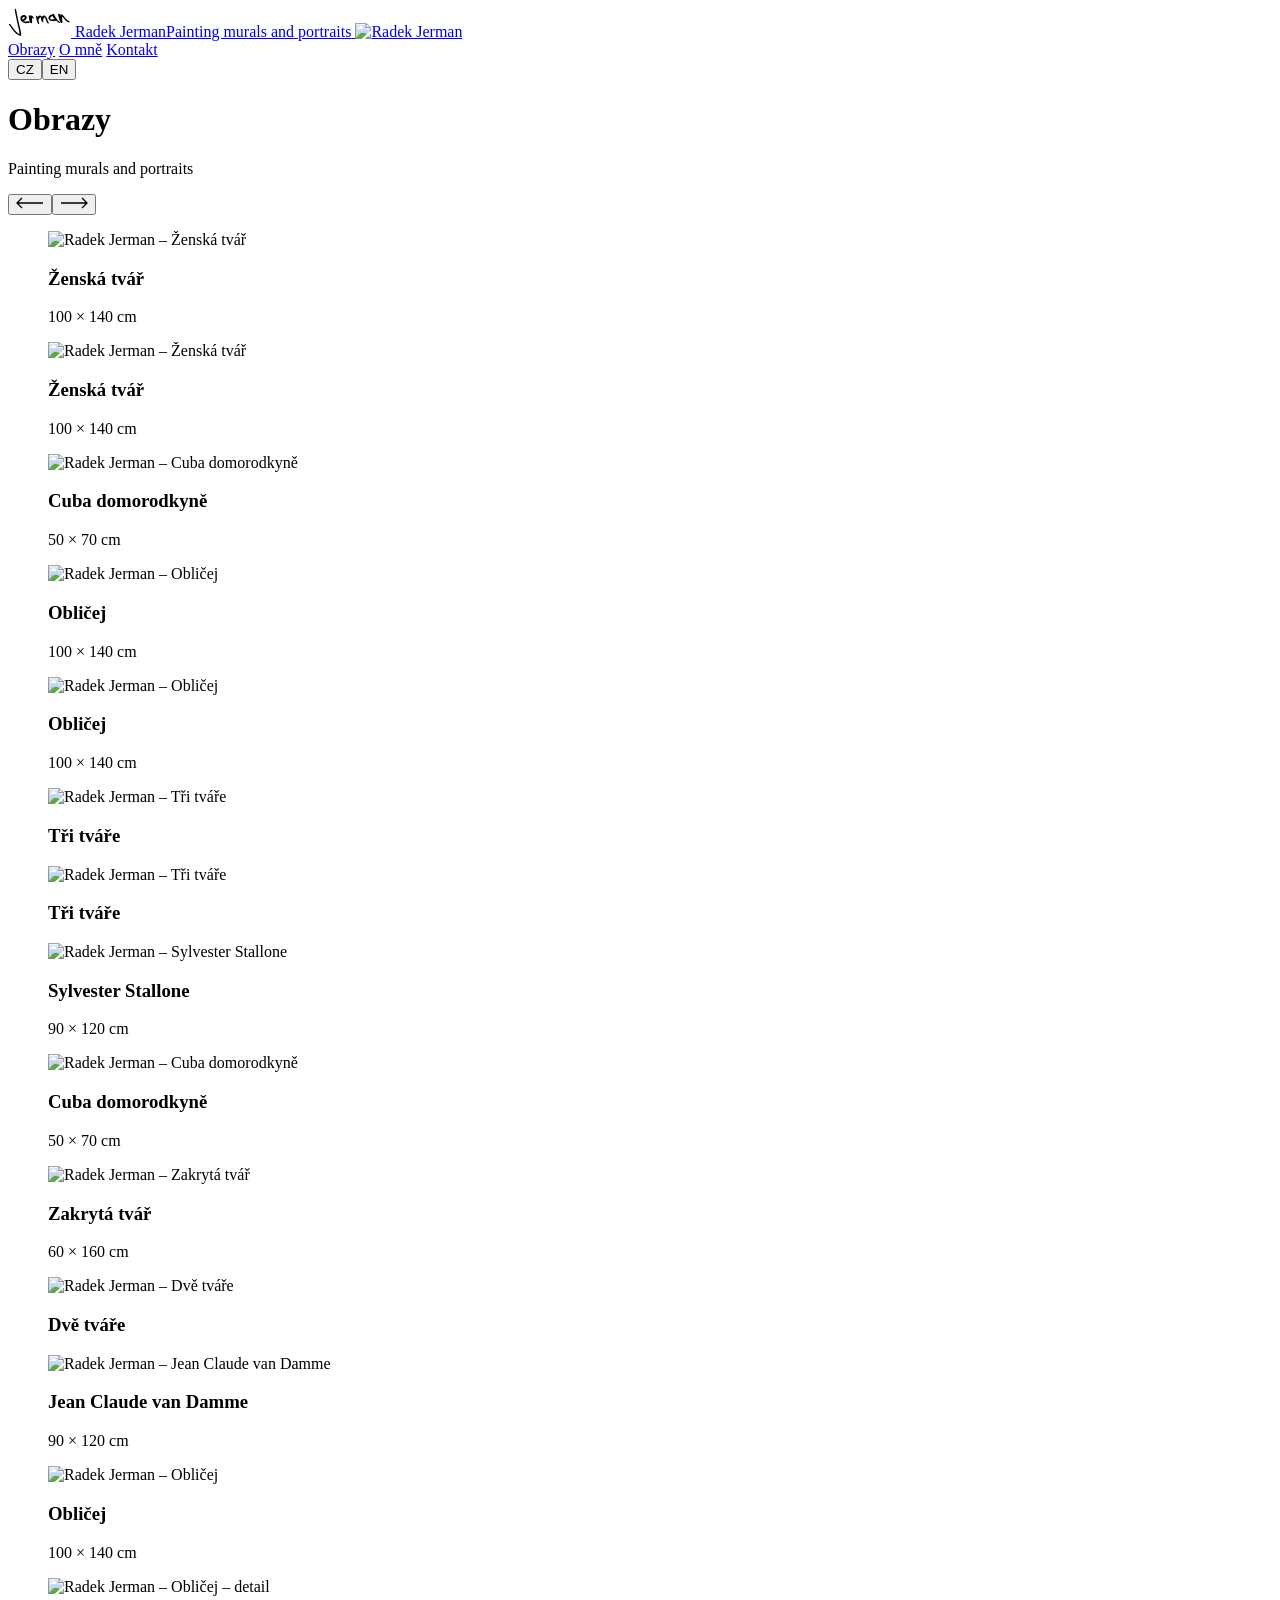
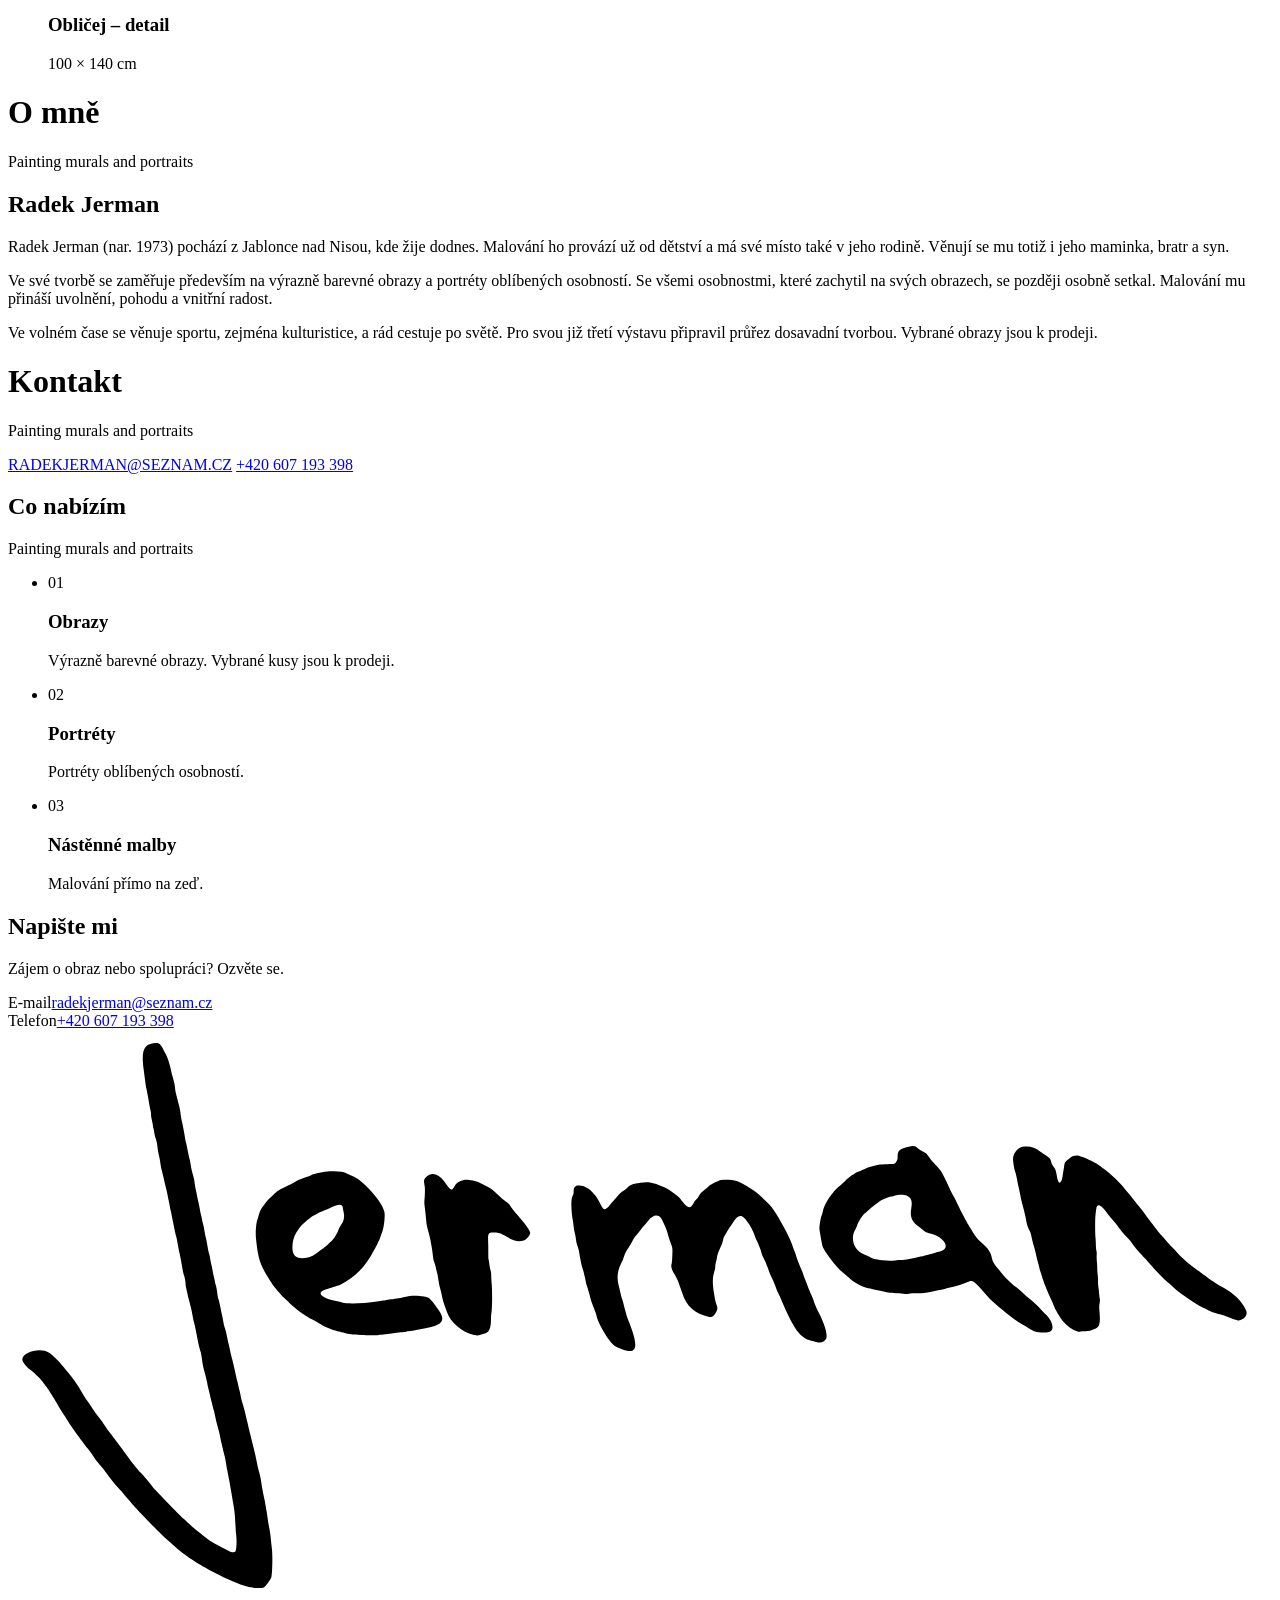
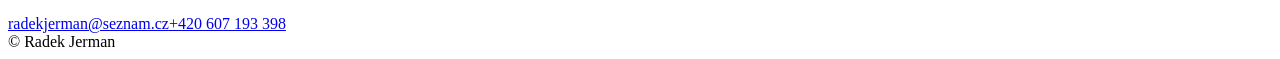
==== index.html @ e4e7495c "Tata web" ====
<!DOCTYPE html>
<html lang="cs">
<head>
<meta charset="utf-8">
<meta name="viewport" content="width=device-width, initial-scale=1">
<title>Radek Jerman – Obrazy</title>
<meta name="description" content="Radek Jerman – malíř z Jablonce nad Nisou. Painting murals and portraits.">
<link rel="icon" type="image/png" href="images/favicon.png">
<link rel="apple-touch-icon" href="images/apple-touch-icon.png">
<meta name="theme-color" content="#ffffff">
<meta property="og:type" content="website">
<meta property="og:title" content="Radek Jerman – Obrazy">
<meta property="og:description" content="Radek Jerman – malíř z Jablonce nad Nisou. Painting murals and portraits.">
<link rel="preconnect" href="https://fonts.googleapis.com">
<link rel="preconnect" href="https://fonts.gstatic.com" crossorigin>
<link href="https://fonts.googleapis.com/css2?family=Montserrat:wght@400;500;600;700&display=swap" rel="stylesheet">
<link rel="stylesheet" href="css/style.css">
</head>
<body>
<header>
 <a class="logo" href="#obrazy" aria-label="Radek Jerman"><span class="sig"><svg role="img" aria-label="Radek Jerman" width="63" height="29" viewBox="0 0 63 29" fill="none" xmlns="http://www.w3.org/2000/svg">
<g clip-path="url(#clipRJ)">
<path d="M12.2835 27.8062C12.0563 27.7852 11.6171 27.6621 11.372 27.5511C11.2731 27.5066 11.1026 27.4339 10.9922 27.3879C10.7599 27.2944 10.028 26.9249 9.86203 26.8175C9.79908 26.7777 9.65166 26.6908 9.53283 26.6244C9.11051 26.3869 8.63164 26.0401 8.27493 25.7118C8.19502 25.6386 8.03092 25.4891 7.90961 25.3806C7.60706 25.108 6.42812 23.909 6.24458 23.6839C6.16205 23.5831 6.05244 23.4544 5.99972 23.3988C5.94699 23.3432 5.85446 23.235 5.79329 23.159C5.7321 23.0844 5.59112 22.925 5.47996 22.8079C5.36882 22.6894 5.20373 22.4921 5.11278 22.3679C4.82573 21.9779 4.70914 21.826 4.60803 21.7119C4.46421 21.5481 4.40025 21.4634 4.23701 21.2211C4.15468 21.0999 4.03674 20.9393 3.97269 20.8633C3.90864 20.7872 3.78354 20.6222 3.6926 20.498C3.60165 20.3739 3.4411 20.1533 3.33595 20.0088C3.23081 19.8642 3.07184 19.6277 2.98253 19.4833C2.89466 19.3389 2.77267 19.1492 2.71162 19.0601C2.60511 18.9083 2.55832 18.8324 2.38985 18.5349C2.3488 18.462 2.26233 18.322 2.19851 18.2213C2.13613 18.1206 2.0624 18.0025 2.03547 17.9587C2.00853 17.9149 1.94463 17.8229 1.89345 17.7557C1.84227 17.6885 1.77122 17.5921 1.73428 17.541C1.61068 17.3702 1.25406 17.0318 1.04246 16.8833C0.890911 16.776 0.710465 16.5277 0.711417 16.4262C0.71494 16.0506 1.60948 15.8095 2.02725 16.073C2.21896 16.1938 2.56977 16.5379 2.7802 16.8111C2.79868 16.8359 2.91821 16.9807 3.04342 17.1341C3.34365 17.4996 3.46149 17.6718 3.74326 18.1647C3.78291 18.2333 3.87088 18.3675 3.93906 18.4639C4.00725 18.5588 4.10661 18.7062 4.16194 18.7909C4.29954 19.0039 4.47715 19.2478 4.5754 19.3604C4.62096 19.4131 4.73317 19.5708 4.82252 19.7109C4.91188 19.8509 5.03546 20.0247 5.09522 20.0978C5.15641 20.1709 5.26447 20.3111 5.33693 20.4119C5.41082 20.5127 5.51456 20.6529 5.57002 20.7245C5.62547 20.7961 5.71928 20.9217 5.77752 21.0035C6.09998 21.4547 6.42282 21.8653 6.61662 22.0702C6.7976 22.2619 7.08087 22.5952 7.19312 22.7486C7.27269 22.8581 8.56406 24.1916 8.75388 24.3616C8.82097 24.4203 8.94938 24.539 9.03926 24.6225C9.26325 24.832 9.40035 24.945 9.86757 25.3062C10.0819 25.4735 10.1963 25.5442 10.5329 25.72C10.7062 25.8101 10.9081 25.9164 10.9826 25.9563C11.1444 26.0433 11.2709 26.0576 11.3319 25.9972C11.3871 25.9426 11.412 25.4338 11.3714 25.1607C11.3607 25.0808 11.3466 24.895 11.3408 24.747C11.3267 24.406 11.2971 24.033 11.2711 23.8834C11.2588 23.8194 11.2343 23.6655 11.2153 23.542C11.1949 23.4185 11.1677 23.2514 11.1526 23.1715C11.1375 23.0916 11.1034 22.8984 11.0775 22.7429C11.0516 22.5875 11.0242 22.4364 11.0173 22.4073C11.0089 22.3782 10.9884 22.2678 10.9692 22.1603C10.9501 22.0528 10.9281 21.9452 10.9211 21.922C10.9127 21.8972 10.8923 21.7665 10.8735 21.6314C10.8532 21.4906 10.8175 21.3089 10.7882 21.21C10.7617 21.114 10.7243 20.9614 10.7065 20.8713C10.6886 20.7812 10.6581 20.6533 10.64 20.5878C10.6205 20.5224 10.5957 20.4032 10.5835 20.3233C10.5727 20.2434 10.5256 20.0472 10.4811 19.8872C10.4018 19.6007 10.3436 19.3609 10.3121 19.1894C10.3039 19.1415 10.2734 19.0179 10.2441 18.9132C10.2149 18.8085 10.1871 18.7009 10.1816 18.6733C10.1761 18.6457 10.1539 18.557 10.1317 18.477C10.1094 18.397 10.0762 18.256 10.0583 18.1645C10.039 18.0729 10.0086 17.9435 9.98905 17.8766C9.96951 17.8112 9.94196 17.6804 9.92557 17.5859C9.91061 17.493 9.86633 17.304 9.82874 17.1688C9.72575 16.795 9.6927 16.6366 9.66205 16.3752C9.64079 16.1865 9.62287 16.1022 9.57806 15.9698C9.54726 15.8781 9.50565 15.7109 9.48367 15.599C9.37125 15.0033 9.31479 14.7315 9.27856 14.605C9.25482 14.5279 9.22031 14.3709 9.20125 14.2547C9.15352 13.9729 9.12177 13.829 9.04102 13.5396C9.00341 13.4058 8.96042 13.2328 8.94676 13.1543C8.93167 13.0759 8.90403 12.9538 8.88455 12.8825C8.86227 12.8025 8.84867 12.7183 8.84924 12.6574C8.85028 12.5471 8.8078 12.319 8.76706 12.2128C8.7516 12.1734 8.7198 12.0354 8.69797 11.9075C8.5913 11.3118 8.57072 11.2043 8.54709 11.1156C8.53175 11.0632 8.4988 10.8932 8.47148 10.7378C8.41414 10.4065 8.40584 10.3702 8.36817 10.2437C8.35283 10.1913 8.30316 9.96311 8.25781 9.73496C8.14654 9.16969 8.12451 9.0636 8.09267 8.92841C8.07888 8.86446 8.05271 8.73948 8.0377 8.65231C8.02124 8.56513 8.00339 8.47358 7.9964 8.45176C7.98941 8.42994 7.97016 8.33403 7.9552 8.24106C7.94024 8.14809 7.90572 7.99257 7.88072 7.8966C7.85427 7.80062 7.81965 7.6567 7.80313 7.57677C7.7866 7.49685 7.76171 7.38928 7.74781 7.33693C7.73391 7.28458 7.71869 7.21917 7.71319 7.19156C7.70769 7.16395 7.68549 7.07672 7.66463 6.9982C7.64233 6.92111 7.61753 6.80339 7.60952 6.7366C7.58805 6.57105 7.5443 6.32551 7.52057 6.24696C7.49826 6.16988 7.46832 5.98684 7.4389 5.74724C7.42418 5.62962 7.40206 5.53223 7.37118 5.44926C7.34449 5.37939 7.31125 5.24129 7.29353 5.13524C7.27723 5.0321 7.25802 4.93184 7.251 4.91292C7.24397 4.89545 7.22615 4.801 7.21124 4.70223C7.19488 4.6049 7.17015 4.47993 7.15485 4.42322C7.14099 4.36652 7.12888 4.27648 7.12943 4.21846C7.12996 4.1619 7.11792 4.06461 7.10125 4.00063C7.07494 3.89015 7.04889 3.75211 6.96564 3.26833C6.94521 3.14485 6.91499 2.99082 6.89832 2.92684C6.88309 2.86288 6.85449 2.69001 6.83573 2.54189C6.81697 2.39377 6.7834 2.13672 6.76052 1.96825C6.6328 1.00831 6.76666 0.699166 7.33557 0.652285C7.51993 0.636608 7.61568 0.708578 7.73427 0.953366C7.77241 1.0306 7.82471 1.13117 7.84877 1.17491C7.94507 1.34116 8.06677 1.71507 8.13556 2.05367C8.14935 2.11762 8.17152 2.20921 8.18402 2.25719C8.2927 2.63823 8.31203 2.72543 8.32354 2.87929C8.33115 2.98815 8.35029 3.09566 8.38233 3.20909C8.40882 3.30072 8.43656 3.41122 8.44479 3.45481C8.45303 3.49695 8.485 3.61763 8.51422 3.72379C8.5449 3.82851 8.57518 3.97674 8.58454 4.05225C8.60311 4.22068 8.64531 4.4778 8.66626 4.54617C8.6844 4.60726 8.75311 4.95311 8.78307 5.1347C8.82936 5.41652 8.8623 5.58653 8.8735 5.62C8.88196 5.63893 8.91233 5.77701 8.94116 5.92523C9.02091 6.32195 9.02369 6.33213 9.05151 6.43537C9.06685 6.48773 9.08743 6.59526 9.09963 6.67515C9.13354 6.89593 9.15421 6.99331 9.22251 7.23037C9.26292 7.37145 9.29182 7.51241 9.30507 7.63437C9.31704 7.73892 9.33747 7.8624 9.34997 7.91038C9.36248 7.95836 9.38315 8.05574 9.39542 8.12837C9.41732 8.24897 9.4504 8.40448 9.50016 8.62251C9.51123 8.67048 9.536 8.7911 9.55521 8.89136C9.57298 8.99161 9.60326 9.13839 9.62266 9.21834C9.64062 9.29829 9.66267 9.40293 9.67085 9.45087C9.67904 9.49881 9.70121 9.5904 9.71932 9.65439C9.74856 9.75909 9.78014 9.92039 9.80315 10.0758C9.80717 10.1078 9.83473 10.2385 9.86375 10.3665C9.89421 10.4944 9.93126 10.6876 9.94608 10.7951C9.96234 10.9026 9.99678 11.0668 10.0218 11.1584C10.0483 11.2501 10.0786 11.3939 10.0922 11.4782C10.1044 11.5624 10.1306 11.6831 10.1487 11.7471C10.1668 11.8111 10.1902 11.9288 10.2024 12.0086C10.2131 12.0885 10.2337 12.1961 10.2491 12.2484C10.263 12.3008 10.2879 12.4083 10.3029 12.4882C10.318 12.5696 10.3429 12.6772 10.3583 12.7281C10.3959 12.859 10.4137 12.9549 10.4363 13.1523C10.4469 13.2554 10.4703 13.3615 10.4914 13.4212C10.5124 13.4765 10.5581 13.6713 10.5938 13.8544C10.6295 14.0375 10.6667 14.209 10.6737 14.2323C10.6821 14.2555 10.7027 14.3616 10.719 14.4648C10.7503 14.6652 10.7641 14.7219 10.8201 14.8907C10.8397 14.9489 10.8647 15.0434 10.8771 15.1015C10.9557 15.4721 10.9722 15.5506 10.9945 15.635C11.0084 15.6873 11.0305 15.7818 11.0429 15.8457C11.0882 16.0724 11.1186 16.2119 11.1673 16.3908C11.2229 16.6016 11.3294 17.0595 11.3609 17.2252C11.3733 17.2877 11.401 17.4054 11.4218 17.4868C11.4441 17.5668 11.469 17.6729 11.4786 17.7209C11.4882 17.7688 11.5131 17.8764 11.5354 17.9607C11.5576 18.0451 11.5852 18.1686 11.5961 18.2369C11.6084 18.3052 11.6556 18.4884 11.7002 18.644C11.7783 18.916 11.8504 19.1995 11.8877 19.3724C11.8973 19.4175 11.9181 19.5018 11.9348 19.5614C11.9501 19.6211 11.9764 19.7344 11.9915 19.8144C12.008 19.8943 12.0384 20.0222 12.0608 20.0978C12.0816 20.1735 12.1039 20.2592 12.1094 20.2869C12.1149 20.3145 12.1398 20.4191 12.1647 20.5194C12.1911 20.6198 12.2244 20.7535 12.2397 20.8175C12.2549 20.8815 12.2812 20.989 12.2979 21.0574C12.3311 21.194 12.3766 21.4106 12.4274 21.6692C12.4452 21.7622 12.4854 21.9265 12.5161 22.0327C12.5718 22.229 12.6131 22.4324 12.6413 22.6488C12.6574 22.7708 12.7273 23.1399 12.7839 23.3971C12.8019 23.4814 12.8238 23.5991 12.8333 23.6587C12.8414 23.7182 12.8659 23.865 12.8878 23.9856C12.9083 24.1061 12.9327 24.2645 12.9406 24.34C12.95 24.4155 12.9771 24.5883 13.0032 24.7249C13.0731 25.1012 13.0893 25.2131 13.1113 25.4744C13.123 25.6065 13.1416 25.7763 13.1524 25.8519C13.1942 26.154 13.1765 27.114 13.1261 27.276C13.089 27.3916 12.8222 27.7547 12.7471 27.7902C12.6849 27.8201 12.492 27.827 12.2835 27.8062ZM30.9019 15.9942C30.7036 15.9663 30.3651 15.8369 30.2293 15.737C29.9406 15.5254 29.4121 14.6401 29.3296 14.2303C29.3214 14.1881 29.2695 14.0368 29.2147 13.8956C29.1599 13.7529 29.1052 13.6074 29.0911 13.571C29.0771 13.5346 29.0492 13.4429 29.0297 13.3673C28.9645 13.11 28.9115 12.9238 28.8611 12.774C28.8346 12.691 28.8039 12.5834 28.7958 12.534C28.7876 12.4846 28.7683 12.3945 28.7544 12.3349C28.7406 12.2753 28.7157 12.1707 28.6991 12.1023C28.6839 12.034 28.6518 11.9235 28.628 11.8551C28.5859 11.7358 28.5158 11.3913 28.4711 11.0936C28.4589 11.0137 28.4242 10.877 28.3948 10.7883C28.3289 10.6005 28.3192 10.5555 28.2979 10.3725C28.29 10.297 28.2653 10.1706 28.243 10.0906C28.2222 10.0121 28.2003 9.89006 28.1966 9.82186C28.1915 9.75364 28.1726 9.61567 28.1549 9.51542C28.0632 9.00545 28.0526 8.44838 28.1318 8.28957C28.1846 8.18419 28.1905 8.16393 28.1915 8.05806C28.1954 7.79992 28.2853 7.72969 28.5656 7.76278C28.9236 7.80529 29.2958 8.1656 29.5525 8.72208C29.695 9.02946 29.7916 9.00571 30.1107 8.59097C30.1573 8.53194 30.2432 8.43121 30.3042 8.36796C30.3638 8.30325 30.4409 8.2184 30.4744 8.1781C30.5093 8.13636 30.5949 8.06754 30.6774 8.0132C30.757 7.96173 30.8469 7.8886 30.8804 7.8483C30.9692 7.7447 31.1094 7.6793 31.3039 7.65211C31.34 7.6481 31.4351 7.63158 31.5173 7.6164C31.8964 7.54888 32.1866 7.60092 32.681 7.82748C32.9332 7.94298 32.9575 7.95916 33.3819 8.28804C33.4219 8.32033 33.4832 8.38327 33.5173 8.42855C33.8711 8.91342 34.0061 8.9466 34.1892 8.59731C34.2039 8.56698 34.2549 8.50219 34.3028 8.45333C34.3494 8.403 34.4018 8.33387 34.4209 8.29778C34.481 8.18086 34.5508 8.10029 34.6915 7.98847C34.7683 7.92682 34.8742 7.83789 34.9279 7.79053C35.0411 7.68861 35.4041 7.5049 35.5367 7.48149C35.776 7.43877 36.1212 7.46086 36.3177 7.53088C36.6289 7.64403 37.2228 8.00786 37.4538 8.22904C37.5294 8.29938 37.6521 8.41366 37.7278 8.47964C38.0604 8.7743 38.2606 9.05902 38.6594 9.80974C38.9097 10.2791 39.0297 10.5326 39.0869 10.7203C39.1107 10.7959 39.1584 10.924 39.1922 11.0041C39.226 11.0842 39.2681 11.1992 39.2848 11.2588C39.3141 11.3592 39.3871 11.5499 39.5461 11.943C39.5813 12.0274 39.6262 12.1482 39.6486 12.2123C39.671 12.2763 39.7187 12.4073 39.7553 12.5034C39.7932 12.5994 39.8452 12.7363 39.8733 12.8091C39.9014 12.8818 39.9718 13.0508 40.0309 13.1876C40.0915 13.3246 40.1506 13.4716 40.1646 13.5153C40.2065 13.6491 40.3234 13.92 40.4181 14.1051C40.7304 14.7186 40.8723 15.2378 40.77 15.4022C40.6736 15.5594 40.5177 15.6058 40.2823 15.5455C40.2148 15.529 40.1028 15.5018 40.0324 15.4866C39.4939 15.3626 39.1656 14.9172 38.5517 13.4726C38.4855 13.3182 38.4093 13.1507 38.3839 13.1011C38.357 13.053 38.3189 12.9671 38.2993 12.9103C38.2095 12.6629 38.1589 12.5377 38.0685 12.3526C38.0149 12.2419 37.9487 12.0846 37.9193 12.0002C37.8899 11.9158 37.852 11.8125 37.8337 11.7688C37.8154 11.7266 37.7999 11.6829 37.8 11.6728C37.8001 11.6626 37.7494 11.5519 37.6858 11.4251C37.6095 11.2736 37.5659 11.1644 37.5535 11.1004C37.5288 10.9813 37.4642 10.8109 37.3288 10.5152C37.2709 10.3914 37.2175 10.2604 37.2092 10.2255C37.1828 10.1179 37.0543 9.86286 36.9223 9.65856C36.5932 9.14781 36.412 9.13741 36.1182 9.61621C36.0875 9.66523 36.0233 9.76036 35.9752 9.82663C35.9285 9.89291 35.873 9.98232 35.8539 10.0242C35.8348 10.0675 35.7851 10.1527 35.7442 10.2146C35.6931 10.2925 35.6652 10.3517 35.6531 10.4096C35.6214 10.5717 35.5932 10.6571 35.511 10.8332C35.4023 11.0672 35.3624 11.1843 35.3334 11.3508C35.3212 11.4261 35.3077 11.4927 35.3047 11.4971C35.2872 11.5245 35.2522 11.733 35.2514 11.8099C35.2509 11.8679 35.2343 11.9489 35.2061 12.0415C35.1082 12.3495 35.1066 12.673 35.1983 13.1786C35.2133 13.2629 35.2338 13.382 35.2448 13.443C35.2557 13.5055 35.2835 13.6058 35.3088 13.6684C35.3805 13.8519 35.374 13.9374 35.276 14.096C35.1489 14.3008 35.0954 14.3278 34.903 14.2869C34.215 14.1368 33.8126 13.7733 33.6058 13.1129C33.5862 13.0503 33.5428 12.9252 33.5091 12.8364C33.4753 12.7491 33.4445 12.6574 33.439 12.6341C33.4224 12.5644 33.2996 12.3065 33.2287 12.1927C33.0685 11.9373 33.0309 11.7963 33.0799 11.6358C33.0888 11.6083 33.1002 11.4677 33.1073 11.3242C33.1259 10.879 33.1258 10.8848 33.0472 10.6709C32.963 10.4424 32.9029 10.2518 32.8572 10.0672C32.8212 9.91744 32.6054 9.44402 32.5343 9.35778C32.3792 9.16776 32.1123 9.23633 31.9024 9.52155C31.882 9.54892 31.8136 9.6266 31.7511 9.69419C31.6871 9.76176 31.591 9.87835 31.5371 9.95326C31.4831 10.0282 31.3827 10.1549 31.3143 10.234C31.2386 10.3218 31.17 10.4198 31.1363 10.4862C31.0776 10.6046 30.9358 10.8455 30.8672 10.9449C30.803 11.0371 30.7163 11.2278 30.6806 11.3551C30.6642 11.4158 30.6068 11.5487 30.5541 11.6512C30.3723 12.0005 30.3358 12.3701 30.4416 12.7496C30.4597 12.8136 30.4888 12.9314 30.5053 13.0113C30.5494 13.222 30.5869 13.3616 30.6179 13.4373C30.6334 13.4752 30.6543 13.5479 30.6653 13.6002C30.6763 13.6525 30.7069 13.7703 30.7334 13.8634C30.7613 13.9565 30.7918 14.0786 30.8042 14.1324C30.8152 14.1876 30.8881 14.3972 30.9668 14.5966C31.3828 15.6593 31.3647 16.0595 30.9019 15.9942ZM17.6115 15.201C17.1338 15.1834 17.0462 15.1724 16.7002 15.0778C16.6112 15.0538 16.4848 15.0236 16.4202 15.0114C16.153 14.961 15.7789 14.7994 15.4584 14.5962C15.3483 14.5256 15.218 14.4504 15.1693 14.4267C14.844 14.2743 14.3423 13.9142 14.0385 13.6169C13.9772 13.5569 13.8631 13.4485 13.7832 13.3737C13.622 13.2228 13.2433 12.7798 13.1596 12.6456C13.1299 12.5974 13.059 12.4851 13.0037 12.3975C12.564 11.7073 12.4647 11.4018 12.3603 10.4102C12.3272 10.1024 12.3635 9.61246 12.4327 9.44341C12.4489 9.4015 12.4741 9.31906 12.4862 9.25825C12.5253 9.08166 12.6163 8.89396 12.7225 8.76876C12.7749 8.70979 12.839 8.62191 12.8668 8.57576C12.9034 8.51518 12.976 8.43754 13.1241 8.30548C13.484 7.98251 13.4623 7.99826 13.8599 7.80473C14.0623 7.70654 14.259 7.60395 14.2966 7.57675C14.3865 7.51232 14.5758 7.42852 14.7981 7.35373C14.8977 7.31985 15.0263 7.27174 15.0812 7.24615C15.2821 7.15666 15.7579 7.05524 16.0257 7.04469C16.4533 7.02695 16.7121 7.05983 16.9141 7.16036C17.0143 7.20916 17.1404 7.26691 17.1949 7.28773C17.6868 7.47655 18.6267 8.53404 18.7558 9.04436C18.8085 9.25082 18.7378 9.88255 18.6379 10.1093C18.6114 10.1686 18.5745 10.2697 18.5566 10.3334C18.5387 10.3956 18.4799 10.5285 18.4272 10.6281C18.3744 10.7277 18.288 10.8937 18.2338 10.9961C17.8014 11.8261 17.2987 12.3363 16.5628 12.6934C16.5267 12.7105 16.4271 12.7444 16.3405 12.7697C16.2539 12.7935 16.15 12.8274 16.1095 12.8429C16.0691 12.8585 15.9753 12.8866 15.9017 12.9048C15.3608 13.0361 15.5223 13.3103 16.2388 13.4794C16.3853 13.5127 16.572 13.5594 16.6552 13.5805C16.961 13.6603 17.6564 13.6363 18.4692 13.5149C18.6162 13.4945 18.7689 13.4727 18.8078 13.4673C18.8467 13.4633 18.9707 13.4441 19.0817 13.4263C19.1927 13.4085 19.3671 13.3811 19.4708 13.3647C19.5746 13.3483 19.7462 13.3151 19.8529 13.2929C20.0706 13.2456 20.229 13.2413 20.6231 13.2682C20.9193 13.2898 21.0167 13.3444 21.19 13.5868C21.2326 13.6452 21.3051 13.7431 21.352 13.803C21.8967 14.4942 21.7159 14.7448 20.5428 14.9209C20.4678 14.9333 20.354 14.9511 20.2906 14.9621C20.2271 14.9746 20.1104 14.9923 20.0311 15.0017C19.9519 15.0126 19.8654 15.0277 19.8394 15.0347C19.8134 15.0432 19.6924 15.058 19.5728 15.0699C19.4518 15.0819 19.2862 15.1021 19.2025 15.1172C19.1189 15.1324 18.9446 15.154 18.8135 15.1644C18.6824 15.1762 18.5283 15.1936 18.4692 15.2046C18.3553 15.2268 18.2992 15.2263 17.6115 15.201ZM23.2314 15.2C22.6697 15.0946 22.0457 14.5666 21.8764 14.053C21.854 13.9861 21.8246 13.9046 21.8119 13.8726C21.7415 13.708 21.6592 13.4302 21.6305 13.2689C21.6141 13.1687 21.574 12.9986 21.5433 12.891C21.5085 12.7717 21.4727 12.5973 21.4525 12.4478C21.4322 12.3112 21.4049 12.1587 21.3895 12.1063C21.3742 12.0539 21.352 11.9667 21.3395 11.91C21.3148 11.7865 21.2743 11.6498 21.2308 11.5319C21.2084 11.4737 21.1891 11.3748 21.1761 11.234C21.1642 11.1179 21.1385 10.9378 21.1208 10.8346C21.1031 10.7315 21.0784 10.5964 21.0689 10.5368C21.0429 10.3901 20.9986 10.2098 20.9262 9.95239C20.89 9.82151 20.8611 9.68054 20.8518 9.58908C20.844 9.50633 20.8282 9.34518 20.8178 9.22905C20.8074 9.11291 20.7847 8.92414 20.7699 8.80797C20.7472 8.62355 20.7448 8.57711 20.7606 8.42786C20.7827 8.2134 20.7859 7.87838 20.7667 7.77667C20.7146 7.49479 20.7222 7.4499 20.8414 7.32918C21.1073 7.06044 21.4605 7.14933 21.7459 7.55523C22.074 8.02535 22.1127 8.04312 22.2488 7.79492C22.3469 7.61453 22.4831 7.52153 22.7225 7.47156C22.8811 7.43823 23.2978 7.51176 23.5084 7.60947C24.0357 7.85519 24.143 7.92872 24.5136 8.30061C24.5921 8.37822 24.7092 8.47795 24.7764 8.52209C24.9337 8.62655 24.9651 8.6573 25.0473 8.79006C25.1239 8.91117 25.259 9.07779 25.5396 9.39227C25.8316 9.72135 26.0275 10.0089 26.0279 10.1105C26.0269 10.2236 25.8535 10.4468 25.7424 10.4777C25.3932 10.5745 25.2396 10.5382 24.7315 10.2361C24.5426 10.1255 24.468 10.1031 24.2507 10.0924C23.94 10.0778 23.9167 10.1095 23.9312 10.5564C23.937 10.7088 23.9404 10.9626 23.9389 11.1221C23.9385 11.3122 23.9432 11.4268 23.9545 11.453C23.9643 11.4763 23.9807 11.5736 23.9927 11.6709C24.0033 11.7682 24.0294 11.9033 24.0489 11.9717C24.0782 12.072 24.0848 12.1316 24.0862 12.2911C24.0881 12.3985 24.0954 12.5393 24.1034 12.6032C24.1394 12.911 24.1359 13.9016 24.0982 14.0826C24.0832 14.1462 24.0748 14.2709 24.0734 14.4232C24.0693 14.8568 23.9897 15.0606 23.8094 15.1111C23.7646 15.1238 23.6621 15.1562 23.5813 15.1815C23.4153 15.2351 23.4167 15.2351 23.2314 15.2ZM51.3539 15.0648C51.167 15.0413 51.1441 15.031 50.8551 14.8542C50.7592 14.7938 50.6361 14.723 50.5831 14.695C50.5301 14.6669 50.4643 14.6286 50.4371 14.6095C49.9268 14.245 49.6453 14.0233 49.0743 13.5292C49.0115 13.4749 48.9217 13.3856 48.8747 13.3286C48.8263 13.273 48.7266 13.1604 48.6525 13.0799C48.5784 12.998 48.4488 12.8561 48.3648 12.7625C48.1454 12.5197 48.0437 12.4694 47.8992 12.5304C47.6102 12.6553 47.2854 12.7596 46.8989 12.8532C46.8311 12.87 46.7344 12.8952 46.6839 12.9106C46.6334 12.9247 46.5238 12.9497 46.4387 12.9649C46.3551 12.9786 46.1662 13.016 46.0192 13.0465C45.7019 13.1117 45.4527 13.1355 45.2341 13.1204C45.0975 13.1104 45.0601 13.113 44.9547 13.1395C44.8465 13.1675 44.8221 13.1688 44.7028 13.1531C44.6309 13.1438 44.4425 13.1318 44.2842 13.1246C43.9418 13.1112 43.8111 13.0911 43.4737 13.0024C43.1851 12.9271 42.9812 12.8803 42.8763 12.8662C42.6506 12.8351 42.1708 12.5855 41.9668 12.3936C41.8969 12.3276 41.7827 12.2279 41.7142 12.1722C41.3885 11.9124 41.1478 11.6389 40.7872 11.1162C40.6353 10.8958 40.5958 10.8084 40.5643 10.6326C40.5534 10.573 40.5233 10.4059 40.4987 10.2621C40.4727 10.1183 40.4482 9.97011 40.4443 9.93236C40.4323 9.82491 40.5028 9.36723 40.55 9.24729C40.5721 9.19093 40.6019 9.08822 40.6184 9.01586C40.6665 8.79874 40.8686 8.42352 41.0666 8.18025C41.2602 7.94564 41.3009 7.90106 41.4329 7.79351C41.5011 7.73613 41.639 7.60979 41.7392 7.5121C41.8394 7.4144 41.9729 7.29962 42.0366 7.2567C42.1003 7.21379 42.1727 7.16515 42.1988 7.14654C42.2249 7.12793 42.29 7.09518 42.3434 7.07392C42.3969 7.05122 42.5457 6.98879 42.6729 6.93487C42.8939 6.83976 43.0686 6.78773 43.3945 6.71972C43.4752 6.70307 43.6091 6.69417 43.8366 6.6905C44.2166 6.68391 44.2137 6.68534 44.2928 6.53378C44.3382 6.44573 44.3398 6.43559 44.3413 6.27315C44.3437 6.01355 44.4728 5.90597 44.8809 5.82132C45.1621 5.76304 45.2066 5.77216 45.3765 5.9159C45.4422 5.97018 45.5238 6.02171 45.5969 6.05286C45.7474 6.11954 45.7973 6.16497 45.925 6.35618C45.9974 6.46564 46.0942 6.57968 46.2367 6.72606C46.3508 6.84317 46.4647 6.97478 46.4902 7.01853C46.6106 7.22417 46.7576 7.50549 46.8125 7.63364C46.8998 7.83753 47.082 8.20765 47.1387 8.29956C47.1657 8.34188 47.2589 8.52841 47.3464 8.71489C47.4324 8.8999 47.5313 9.09954 47.5653 9.15788C47.5993 9.21766 47.6672 9.34594 47.7181 9.44215C47.769 9.5398 47.8511 9.68562 47.9036 9.76589C47.9546 9.84614 48.0368 9.9818 48.0835 10.0678C48.1854 10.2515 48.3434 10.443 48.5161 10.5926C48.8701 10.902 48.9808 11.0669 49.0412 11.3822C49.0714 11.5348 49.1549 11.6835 49.2931 11.8342C49.3629 11.9088 49.4469 12.0097 49.4781 12.0579C49.5732 12.2009 50.0651 12.69 50.2224 12.7973C50.2968 12.8488 50.431 12.9603 50.5223 13.0453C50.7377 13.2474 50.8605 13.3559 51.009 13.4748C51.1619 13.5952 51.3915 13.8192 51.4982 13.9493C51.5423 14.0049 51.635 14.1 51.702 14.1601C52.0189 14.4445 52.1575 14.8534 51.9849 14.9968C51.8906 15.0757 51.65 15.1024 51.3539 15.0648ZM53.3044 15.0251C53.0605 14.9445 52.7974 14.7607 52.6052 14.5385C52.4571 14.3645 52.1737 13.8962 52.129 13.7507C52.1192 13.7187 52.0657 13.5906 52.0079 13.4668C51.7794 12.9657 51.6107 12.5435 51.5396 12.2977C51.509 12.19 51.4712 12.0737 51.4557 12.0372C51.4416 12.0023 51.4193 11.9252 51.4069 11.8656C51.3946 11.806 51.3598 11.6708 51.3291 11.5676C51.2999 11.4643 51.2639 11.3117 51.2474 11.2303C51.2323 11.1489 51.1824 10.9526 51.1364 10.7941C51.0904 10.6356 51.0376 10.4248 51.0184 10.3245C50.9911 10.1734 50.9715 10.1152 50.9065 9.98261C50.8147 9.79754 50.784 9.69717 50.7444 9.46618C50.7186 9.30638 50.6867 9.177 50.5644 8.71025C50.5338 8.59393 50.4964 8.43693 50.4813 8.36137C50.4428 8.16809 50.3795 7.86291 50.3532 7.75097C50.3407 7.69864 50.3147 7.56205 50.2942 7.44583C50.2737 7.3296 50.2335 7.16532 50.2041 7.07947C50.1495 6.91795 50.0935 6.59833 50.0922 6.42281C50.0875 6.16024 50.3292 5.86081 50.5727 5.82538C50.9157 5.77493 51.1569 5.84101 51.4599 6.06722C51.5228 6.11423 51.6572 6.20542 51.8102 6.30693C51.9275 6.38491 51.9744 6.45062 51.9934 6.56973C52.0085 6.654 52.0381 6.71085 52.1504 6.85984C52.2116 6.94164 52.2437 7.04493 52.2734 7.25697C52.3449 7.76095 52.5194 7.71907 52.5792 7.18296C52.5885 7.10473 52.6023 7.01783 52.6098 6.98889C52.6172 6.95995 52.631 6.87305 52.6404 6.79482C52.6608 6.61515 52.6828 6.56894 52.7929 6.4873C52.8408 6.45004 52.9104 6.39557 52.9452 6.36544C53.0206 6.30088 53.1592 6.25431 53.2729 6.25538C53.4744 6.25727 54.2697 6.62444 54.4823 6.81354C54.518 6.84579 54.5694 6.88688 54.5966 6.90599C54.9369 7.14561 55.4818 7.66273 55.6707 7.92558C55.7048 7.97231 55.7888 8.07463 55.8557 8.15068C55.9241 8.22675 56.0407 8.37144 56.116 8.47222C56.1914 8.57301 56.2966 8.70454 56.3479 8.76449C56.4646 8.90048 56.5315 8.98668 56.6408 9.13855C56.8241 9.39555 57.0359 9.67602 57.1142 9.76959C57.1597 9.82368 57.2379 9.92449 57.2877 9.99168C57.3374 10.0603 57.4342 10.1744 57.5011 10.2475C57.5681 10.3207 57.6607 10.426 57.7062 10.4844C57.7502 10.5428 57.8656 10.6672 57.9612 10.7624C58.0567 10.8576 58.1964 11.0039 58.2704 11.0873C58.3445 11.1707 58.4899 11.3156 58.5955 11.4094C58.6997 11.5032 58.8282 11.6176 58.881 11.6645C58.9338 11.7114 59.0309 11.7863 59.0981 11.8319C59.1654 11.8775 59.2711 11.9553 59.334 12.0052C59.4511 12.0992 59.7027 12.2843 59.9343 12.4475C60.1016 12.5636 60.3176 12.6976 60.5467 12.8245C61.1151 13.1388 61.5172 13.5371 61.7102 13.9784C61.792 14.1634 61.6879 14.3611 61.4655 14.4475C61.3254 14.5013 61.2837 14.4936 60.9066 14.3436C60.66 14.2456 60.5452 14.2082 60.3758 14.1704C60.1517 14.1219 59.9438 14.0401 59.6832 13.8999C59.6245 13.8689 59.517 13.8171 59.4468 13.786C59.3278 13.7341 59.1119 13.5929 58.497 13.1636C58.4241 13.1121 58.2499 12.9683 58.1115 12.8452C57.973 12.7206 57.8017 12.5711 57.7318 12.5124C57.569 12.3774 57.0872 11.8739 56.9194 11.6635C56.8497 11.5744 56.7329 11.4442 56.6616 11.371C56.472 11.1792 56.247 10.9305 56.1731 10.8283C56.1376 10.7801 56.0623 10.6779 56.0068 10.6019C55.9514 10.526 55.8361 10.3958 55.752 10.3109C55.6008 10.1586 55.4685 9.99783 55.3137 9.78026C55.2682 9.71891 55.1857 9.61371 55.1288 9.5479C54.9423 9.33294 54.8896 9.26717 54.7603 9.09481C54.4547 8.68437 54.2725 8.62319 54.2409 8.91878C54.2347 8.97094 54.2191 9.09844 54.2052 9.20129C54.1788 9.407 54.1791 10.1395 54.2057 10.3747C54.2138 10.4372 54.2196 10.5808 54.2214 10.694C54.2231 10.8245 54.2336 10.9348 54.2488 11.0003C54.2668 11.0773 54.2705 11.1339 54.2624 11.2339C54.2574 11.3122 54.2619 11.4428 54.2724 11.5531C54.2829 11.6562 54.2917 11.7984 54.291 11.8709C54.2903 11.9434 54.2991 12.0741 54.3098 12.1612C54.3205 12.2483 54.3292 12.4007 54.3283 12.4964C54.3274 12.5936 54.3362 12.7271 54.3456 12.7939C54.3565 12.8607 54.3726 12.9914 54.3789 13.0829C54.3867 13.1743 54.4014 13.2992 54.4123 13.3588C54.4315 13.4576 54.4313 13.4822 54.4084 13.6242C54.3855 13.7646 54.3837 13.8038 54.4005 14.0085C54.4325 14.4308 54.4284 14.5584 54.378 14.7161C54.332 14.8592 53.9837 15.0155 53.7089 15.0144C53.5966 15.0148 53.48 15.021 53.4482 15.0308C53.3775 15.049 53.3761 15.049 53.3044 15.0251ZM14.893 11.355C15.0775 11.3248 15.2944 11.2108 15.4946 11.0386C15.544 10.997 15.6353 10.9282 15.7004 10.8882C15.8539 10.7881 16.2024 10.4535 16.2712 10.3395C16.2989 10.2919 16.3472 10.2155 16.3749 10.1679C16.4042 10.1217 16.4394 10.0496 16.4527 10.0091C16.4853 9.91219 16.5512 9.78372 16.611 9.70016C16.7423 9.51718 16.7817 9.30433 16.7278 9.06741C16.7126 9.00344 16.6961 8.91916 16.6921 8.88141C16.6654 8.66214 16.5114 8.6607 16.0517 8.87541C15.9607 8.91807 15.8176 8.97765 15.7339 9.00732C15.5981 9.05681 15.4695 9.11943 15.2105 9.26349C15.0369 9.36195 14.6073 9.74374 14.5124 9.88499C14.4861 9.92681 14.4263 10.0162 14.3796 10.0854C14.1417 10.4385 14.1009 11.1024 14.3095 11.2639C14.4467 11.3725 14.6191 11.3988 14.893 11.355ZM44.2204 11.4864C44.304 11.4756 44.425 11.4666 44.4912 11.4672C44.7142 11.4693 45.0415 11.4129 45.4887 11.2952C45.6272 11.2588 45.8003 11.2155 45.871 11.1973C45.9417 11.1791 46.0788 11.1427 46.174 11.116C46.2692 11.0893 46.3933 11.0571 46.4495 11.0446C47.0149 10.9121 46.6939 10.313 45.9658 10.1422C45.7763 10.0969 45.719 10.0689 45.6062 9.96771C45.5605 9.92667 45.4691 9.85474 45.4019 9.8077C45.0487 9.56216 44.9474 9.31608 45.0206 8.88018C45.0816 8.51234 45.0269 8.36098 44.7862 8.24559C44.6773 8.1938 44.3535 8.19512 44.2192 8.24752C44.1657 8.26878 44.0791 8.29263 44.0244 8.30081C43.8601 8.32683 43.5176 8.47302 43.416 8.56199C43.387 8.58783 43.303 8.64651 43.232 8.69226C43.1567 8.74087 43.0277 8.84699 42.9275 8.94323C42.8316 9.03516 42.7329 9.12416 42.7083 9.13989C42.617 9.2043 42.3688 9.5878 42.3213 9.7411C42.3035 9.7975 42.2535 9.91307 42.2066 9.99965C41.9707 10.4471 42.1928 11.0134 42.6776 11.1905C42.7478 11.2159 42.851 11.2632 42.9054 11.2942C43.1058 11.4078 43.2192 11.4378 43.5801 11.4789C43.8302 11.5074 44.0375 11.5093 44.2204 11.4864Z" fill-rule="evenodd" clip-rule="evenodd" fill="#000"/>
</g>
<defs>
<clipPath id="clipRJ">
<rect width="62.1897" height="28.2681" fill="white" transform="translate(0.265076) rotate(0.537283)"/>
</clipPath>
</defs>
</svg>
<span class="name">Radek Jerman</span><span class="tag">Painting murals and portraits</span></span>
 <img class="photo" src="images/radek-jerman.jpg" alt="Radek Jerman" width="316" height="316"></a>
 <nav>
  <a href="#obrazy" data-cs="Obrazy" data-en="Works">Obrazy</a>
  <a href="#o-mne" data-cs="O mně" data-en="About">O mně</a>
  <a href="#kontakt" data-cs="Kontakt" data-en="Contact">Kontakt</a>
  <div class="lang"><button data-l="cs" aria-pressed="true">CZ</button><button data-l="en" aria-pressed="false">EN</button></div>
 </nav>
</header>
<main>
<!-- Obrazy: fotky do složky images/ (obraz-1.jpg ... obraz-6.jpg). Další obraz = zkopíruj celý <figure>. -->
 <div class="view" id="v-obrazy">
 <div class="title"><h1 data-cs="Obrazy" data-en="Works">Obrazy</h1><p>Painting murals and portraits</p>
  <div class="arrows"><button type="button" id="gprev" aria-label="Předchozí obrazy / Previous"><svg viewBox="0 0 28 12" width="28" height="12" fill="none" stroke="currentColor" stroke-width="1.3" aria-hidden="true"><path d="M27 6H1M6 1L1 6l5 5"/></svg></button><button type="button" id="gnext" aria-label="Další obrazy / Next"><svg viewBox="0 0 28 12" width="28" height="12" fill="none" stroke="currentColor" stroke-width="1.3" aria-hidden="true"><path d="M1 6h26M22 1l5 5-5 5"/></svg></button></div></div>
 <div class="gallery" tabindex="0" aria-label="Gallery">
  <figure class="work"><div class="frame"><img src="images/obraz-01-zenska-tvar.jpg" width="900" height="1200" alt="Radek Jerman – Ženská tvář"></div><h3 data-cs="Ženská tvář" data-en="Woman’s Face">Ženská tvář</h3><span>100 × 140 cm</span></figure>
  <figure class="work"><div class="frame"><img src="images/obraz-02-zenska-tvar.jpg" width="1002" height="1400" alt="Radek Jerman – Ženská tvář"></div><h3 data-cs="Ženská tvář" data-en="Woman’s Face">Ženská tvář</h3><span>100 × 140 cm</span></figure>
  <figure class="work"><div class="frame"><img src="images/obraz-03-cuba-domorodkyne.jpg" width="992" height="1400" alt="Radek Jerman – Cuba domorodkyně"></div><h3 data-cs="Cuba domorodkyně" data-en="Cuba – Native Woman">Cuba domorodkyně</h3><span>50 × 70 cm</span></figure>
  <figure class="work"><div class="frame"><img src="images/obraz-04-oblicej.jpg" loading="lazy" decoding="async" width="779" height="1200" alt="Radek Jerman – Obličej"></div><h3 data-cs="Obličej" data-en="Face">Obličej</h3><span>100 × 140 cm</span></figure>
  <figure class="work"><div class="frame"><img src="images/obraz-05-oblicej.jpg" loading="lazy" decoding="async" width="836" height="1200" alt="Radek Jerman – Obličej"></div><h3 data-cs="Obličej" data-en="Face">Obličej</h3><span>100 × 140 cm</span></figure>
  <figure class="work"><div class="frame"><img src="images/obraz-06-tri-tvare.jpg" loading="lazy" decoding="async" width="1200" height="675" alt="Radek Jerman – Tři tváře"></div><h3 data-cs="Tři tváře" data-en="Three Faces">Tři tváře</h3><span></span></figure>
  <figure class="work"><div class="frame"><img src="images/obraz-07-tri-tvare.jpg" loading="lazy" decoding="async" width="1200" height="675" alt="Radek Jerman – Tři tváře"></div><h3 data-cs="Tři tváře" data-en="Three Faces">Tři tváře</h3><span></span></figure>
  <figure class="work"><div class="frame"><img src="images/obraz-08-sylvester-stallone.jpg" loading="lazy" decoding="async" width="1035" height="1400" alt="Radek Jerman – Sylvester Stallone"></div><h3 data-cs="Sylvester Stallone" data-en="Sylvester Stallone">Sylvester Stallone</h3><span>90 × 120 cm</span></figure>
  <figure class="work"><div class="frame"><img src="images/obraz-09-cuba-domorodkyne.jpg" loading="lazy" decoding="async" width="720" height="1009" alt="Radek Jerman – Cuba domorodkyně"></div><h3 data-cs="Cuba domorodkyně" data-en="Cuba – Native Woman">Cuba domorodkyně</h3><span>50 × 70 cm</span></figure>
  <figure class="work"><div class="frame"><img src="images/obraz-10-zakryta-tvar.jpg" loading="lazy" decoding="async" width="495" height="1400" alt="Radek Jerman – Zakrytá tvář"></div><h3 data-cs="Zakrytá tvář" data-en="Covered Face">Zakrytá tvář</h3><span>60 × 160 cm</span></figure>
  <figure class="work"><div class="frame"><img src="images/obraz-11-dve-tvare.jpg" loading="lazy" decoding="async" width="676" height="1200" alt="Radek Jerman – Dvě tváře"></div><h3 data-cs="Dvě tváře" data-en="Two Faces">Dvě tváře</h3><span></span></figure>
  <figure class="work"><div class="frame"><img src="images/obraz-12-jean-claude-van-damme.jpg" loading="lazy" decoding="async" width="1025" height="1400" alt="Radek Jerman – Jean Claude van Damme"></div><h3 data-cs="Jean Claude van Damme" data-en="Jean Claude van Damme">Jean Claude van Damme</h3><span>90 × 120 cm</span></figure>
  <figure class="work"><div class="frame"><img src="images/obraz-13-oblicej.jpg" loading="lazy" decoding="async" width="652" height="907" alt="Radek Jerman – Obličej"></div><h3 data-cs="Obličej" data-en="Face">Obličej</h3><span>100 × 140 cm</span></figure>
  <figure class="work"><div class="frame"><img src="images/obraz-14-oblicej-detail.jpg" loading="lazy" decoding="async" width="788" height="1400" alt="Radek Jerman – Obličej – detail"></div><h3 data-cs="Obličej – detail" data-en="Face – detail">Obličej – detail</h3><span>100 × 140 cm</span></figure>
 </div>
 </div>
 <div class="view" id="v-o-mne">
 <div class="title"><h1 data-cs="O mně" data-en="About">O mně</h1><p>Painting murals and portraits</p></div>
 <div class="text">
  <h2>Radek Jerman</h2>
  <p data-cs="Radek Jerman (nar. 1973) pochází z Jablonce nad Nisou, kde žije dodnes. Malování ho provází už od dětství a má své místo také v jeho rodině. Věnují se mu totiž i jeho maminka, bratr a syn." data-en="Radek Jerman (b. 1973) comes from Jablonec nad Nisou, where he still lives today. Painting has been with him since childhood and has its place in his family too, as his mother, brother and son paint as well.">Radek Jerman (nar. 1973) pochází z Jablonce nad Nisou, kde žije dodnes. Malování ho provází už od dětství a má své místo také v jeho rodině. Věnují se mu totiž i jeho maminka, bratr a syn.</p>
  <p data-cs="Ve své tvorbě se zaměřuje především na výrazně barevné obrazy a portréty oblíbených osobností. Se všemi osobnostmi, které zachytil na svých obrazech, se později osobně setkal. Malování mu přináší uvolnění, pohodu a vnitřní radost." data-en="In his work he focuses mainly on vividly colourful paintings and portraits of favourite personalities. He later met every one of the personalities he has portrayed in person. Painting brings him relaxation, calm and inner joy.">Ve své tvorbě se zaměřuje především na výrazně barevné obrazy a portréty oblíbených osobností. Se všemi osobnostmi, které zachytil na svých obrazech, se později osobně setkal. Malování mu přináší uvolnění, pohodu a vnitřní radost.</p>
  <p data-cs="Ve volném čase se věnuje sportu, zejména kulturistice, a rád cestuje po světě. Pro svou již třetí výstavu připravil průřez dosavadní tvorbou. Vybrané obrazy jsou k prodeji." data-en="In his free time he enjoys sport, especially bodybuilding, and loves travelling the world. For his third exhibition he has prepared a cross-section of his work to date. Selected paintings are for sale.">Ve volném čase se věnuje sportu, zejména kulturistice, a rád cestuje po světě. Pro svou již třetí výstavu připravil průřez dosavadní tvorbou. Vybrané obrazy jsou k prodeji.</p>
 </div>
 </div>
 <div class="view" id="v-kontakt">
 <div class="title"><h1 data-cs="Kontakt" data-en="Contact">Kontakt</h1><p>Painting murals and portraits</p></div>
 <div class="contact">
  <a href="mailto:radekjerman@seznam.cz">RADEKJERMAN@SEZNAM.CZ</a>
  <a href="tel:+420607193398">+420 607 193 398</a>
 </div>
 </div>
</main>
<section class="home offer" id="nabidka">
 <div><h2 data-cs="Co nabízím" data-en="What I offer">Co nabízím</h2><p class="lead">Painting murals and portraits</p></div>
 <ul>
  <li><span class="n">01</span><h3 data-cs="Obrazy" data-en="Paintings">Obrazy</h3><p data-cs="Výrazně barevné obrazy. Vybrané kusy jsou k prodeji." data-en="Vividly colourful paintings. Selected pieces are for sale.">Výrazně barevné obrazy. Vybrané kusy jsou k prodeji.</p></li>
  <li><span class="n">02</span><h3 data-cs="Portréty" data-en="Portraits">Portréty</h3><p data-cs="Portréty oblíbených osobností." data-en="Portraits of favourite personalities.">Portréty oblíbených osobností.</p></li>
  <li><span class="n">03</span><h3 data-cs="Nástěnné malby" data-en="Murals">Nástěnné malby</h3><p data-cs="Malování přímo na zeď." data-en="Painting directly on the wall.">Malování přímo na zeď.</p></li>
 </ul>
</section>
<section class="home cform" id="formular">
 <div><h2 data-cs="Napište mi" data-en="Get in touch">Napište mi</h2><p class="lead" data-cs="Zájem o obraz nebo spolupráci? Ozvěte se." data-en="Interested in a painting or a collaboration? Get in touch.">Zájem o obraz nebo spolupráci? Ozvěte se.</p>
  <div class="ci"><div><span data-cs="E-mail" data-en="Email">E-mail</span><a href="mailto:radekjerman@seznam.cz">radekjerman@seznam.cz</a></div><div><span data-cs="Telefon" data-en="Phone">Telefon</span><a href="tel:+420607193398">+420 607 193 398</a></div></div></div>
</section>
<section class="home home-logo" id="podpis" aria-label="Radek Jerman">
 <div class="sigdraw" id="sigdraw"><svg role="img" aria-label="Radek Jerman" viewBox="0 0 63 29" fill="none" xmlns="http://www.w3.org/2000/svg">
<g clip-path="url(#clipRJ2)">
<path d="M12.2835 27.8062C12.0563 27.7852 11.6171 27.6621 11.372 27.5511C11.2731 27.5066 11.1026 27.4339 10.9922 27.3879C10.7599 27.2944 10.028 26.9249 9.86203 26.8175C9.79908 26.7777 9.65166 26.6908 9.53283 26.6244C9.11051 26.3869 8.63164 26.0401 8.27493 25.7118C8.19502 25.6386 8.03092 25.4891 7.90961 25.3806C7.60706 25.108 6.42812 23.909 6.24458 23.6839C6.16205 23.5831 6.05244 23.4544 5.99972 23.3988C5.94699 23.3432 5.85446 23.235 5.79329 23.159C5.7321 23.0844 5.59112 22.925 5.47996 22.8079C5.36882 22.6894 5.20373 22.4921 5.11278 22.3679C4.82573 21.9779 4.70914 21.826 4.60803 21.7119C4.46421 21.5481 4.40025 21.4634 4.23701 21.2211C4.15468 21.0999 4.03674 20.9393 3.97269 20.8633C3.90864 20.7872 3.78354 20.6222 3.6926 20.498C3.60165 20.3739 3.4411 20.1533 3.33595 20.0088C3.23081 19.8642 3.07184 19.6277 2.98253 19.4833C2.89466 19.3389 2.77267 19.1492 2.71162 19.0601C2.60511 18.9083 2.55832 18.8324 2.38985 18.5349C2.3488 18.462 2.26233 18.322 2.19851 18.2213C2.13613 18.1206 2.0624 18.0025 2.03547 17.9587C2.00853 17.9149 1.94463 17.8229 1.89345 17.7557C1.84227 17.6885 1.77122 17.5921 1.73428 17.541C1.61068 17.3702 1.25406 17.0318 1.04246 16.8833C0.890911 16.776 0.710465 16.5277 0.711417 16.4262C0.71494 16.0506 1.60948 15.8095 2.02725 16.073C2.21896 16.1938 2.56977 16.5379 2.7802 16.8111C2.79868 16.8359 2.91821 16.9807 3.04342 17.1341C3.34365 17.4996 3.46149 17.6718 3.74326 18.1647C3.78291 18.2333 3.87088 18.3675 3.93906 18.4639C4.00725 18.5588 4.10661 18.7062 4.16194 18.7909C4.29954 19.0039 4.47715 19.2478 4.5754 19.3604C4.62096 19.4131 4.73317 19.5708 4.82252 19.7109C4.91188 19.8509 5.03546 20.0247 5.09522 20.0978C5.15641 20.1709 5.26447 20.3111 5.33693 20.4119C5.41082 20.5127 5.51456 20.6529 5.57002 20.7245C5.62547 20.7961 5.71928 20.9217 5.77752 21.0035C6.09998 21.4547 6.42282 21.8653 6.61662 22.0702C6.7976 22.2619 7.08087 22.5952 7.19312 22.7486C7.27269 22.8581 8.56406 24.1916 8.75388 24.3616C8.82097 24.4203 8.94938 24.539 9.03926 24.6225C9.26325 24.832 9.40035 24.945 9.86757 25.3062C10.0819 25.4735 10.1963 25.5442 10.5329 25.72C10.7062 25.8101 10.9081 25.9164 10.9826 25.9563C11.1444 26.0433 11.2709 26.0576 11.3319 25.9972C11.3871 25.9426 11.412 25.4338 11.3714 25.1607C11.3607 25.0808 11.3466 24.895 11.3408 24.747C11.3267 24.406 11.2971 24.033 11.2711 23.8834C11.2588 23.8194 11.2343 23.6655 11.2153 23.542C11.1949 23.4185 11.1677 23.2514 11.1526 23.1715C11.1375 23.0916 11.1034 22.8984 11.0775 22.7429C11.0516 22.5875 11.0242 22.4364 11.0173 22.4073C11.0089 22.3782 10.9884 22.2678 10.9692 22.1603C10.9501 22.0528 10.9281 21.9452 10.9211 21.922C10.9127 21.8972 10.8923 21.7665 10.8735 21.6314C10.8532 21.4906 10.8175 21.3089 10.7882 21.21C10.7617 21.114 10.7243 20.9614 10.7065 20.8713C10.6886 20.7812 10.6581 20.6533 10.64 20.5878C10.6205 20.5224 10.5957 20.4032 10.5835 20.3233C10.5727 20.2434 10.5256 20.0472 10.4811 19.8872C10.4018 19.6007 10.3436 19.3609 10.3121 19.1894C10.3039 19.1415 10.2734 19.0179 10.2441 18.9132C10.2149 18.8085 10.1871 18.7009 10.1816 18.6733C10.1761 18.6457 10.1539 18.557 10.1317 18.477C10.1094 18.397 10.0762 18.256 10.0583 18.1645C10.039 18.0729 10.0086 17.9435 9.98905 17.8766C9.96951 17.8112 9.94196 17.6804 9.92557 17.5859C9.91061 17.493 9.86633 17.304 9.82874 17.1688C9.72575 16.795 9.6927 16.6366 9.66205 16.3752C9.64079 16.1865 9.62287 16.1022 9.57806 15.9698C9.54726 15.8781 9.50565 15.7109 9.48367 15.599C9.37125 15.0033 9.31479 14.7315 9.27856 14.605C9.25482 14.5279 9.22031 14.3709 9.20125 14.2547C9.15352 13.9729 9.12177 13.829 9.04102 13.5396C9.00341 13.4058 8.96042 13.2328 8.94676 13.1543C8.93167 13.0759 8.90403 12.9538 8.88455 12.8825C8.86227 12.8025 8.84867 12.7183 8.84924 12.6574C8.85028 12.5471 8.8078 12.319 8.76706 12.2128C8.7516 12.1734 8.7198 12.0354 8.69797 11.9075C8.5913 11.3118 8.57072 11.2043 8.54709 11.1156C8.53175 11.0632 8.4988 10.8932 8.47148 10.7378C8.41414 10.4065 8.40584 10.3702 8.36817 10.2437C8.35283 10.1913 8.30316 9.96311 8.25781 9.73496C8.14654 9.16969 8.12451 9.0636 8.09267 8.92841C8.07888 8.86446 8.05271 8.73948 8.0377 8.65231C8.02124 8.56513 8.00339 8.47358 7.9964 8.45176C7.98941 8.42994 7.97016 8.33403 7.9552 8.24106C7.94024 8.14809 7.90572 7.99257 7.88072 7.8966C7.85427 7.80062 7.81965 7.6567 7.80313 7.57677C7.7866 7.49685 7.76171 7.38928 7.74781 7.33693C7.73391 7.28458 7.71869 7.21917 7.71319 7.19156C7.70769 7.16395 7.68549 7.07672 7.66463 6.9982C7.64233 6.92111 7.61753 6.80339 7.60952 6.7366C7.58805 6.57105 7.5443 6.32551 7.52057 6.24696C7.49826 6.16988 7.46832 5.98684 7.4389 5.74724C7.42418 5.62962 7.40206 5.53223 7.37118 5.44926C7.34449 5.37939 7.31125 5.24129 7.29353 5.13524C7.27723 5.0321 7.25802 4.93184 7.251 4.91292C7.24397 4.89545 7.22615 4.801 7.21124 4.70223C7.19488 4.6049 7.17015 4.47993 7.15485 4.42322C7.14099 4.36652 7.12888 4.27648 7.12943 4.21846C7.12996 4.1619 7.11792 4.06461 7.10125 4.00063C7.07494 3.89015 7.04889 3.75211 6.96564 3.26833C6.94521 3.14485 6.91499 2.99082 6.89832 2.92684C6.88309 2.86288 6.85449 2.69001 6.83573 2.54189C6.81697 2.39377 6.7834 2.13672 6.76052 1.96825C6.6328 1.00831 6.76666 0.699166 7.33557 0.652285C7.51993 0.636608 7.61568 0.708578 7.73427 0.953366C7.77241 1.0306 7.82471 1.13117 7.84877 1.17491C7.94507 1.34116 8.06677 1.71507 8.13556 2.05367C8.14935 2.11762 8.17152 2.20921 8.18402 2.25719C8.2927 2.63823 8.31203 2.72543 8.32354 2.87929C8.33115 2.98815 8.35029 3.09566 8.38233 3.20909C8.40882 3.30072 8.43656 3.41122 8.44479 3.45481C8.45303 3.49695 8.485 3.61763 8.51422 3.72379C8.5449 3.82851 8.57518 3.97674 8.58454 4.05225C8.60311 4.22068 8.64531 4.4778 8.66626 4.54617C8.6844 4.60726 8.75311 4.95311 8.78307 5.1347C8.82936 5.41652 8.8623 5.58653 8.8735 5.62C8.88196 5.63893 8.91233 5.77701 8.94116 5.92523C9.02091 6.32195 9.02369 6.33213 9.05151 6.43537C9.06685 6.48773 9.08743 6.59526 9.09963 6.67515C9.13354 6.89593 9.15421 6.99331 9.22251 7.23037C9.26292 7.37145 9.29182 7.51241 9.30507 7.63437C9.31704 7.73892 9.33747 7.8624 9.34997 7.91038C9.36248 7.95836 9.38315 8.05574 9.39542 8.12837C9.41732 8.24897 9.4504 8.40448 9.50016 8.62251C9.51123 8.67048 9.536 8.7911 9.55521 8.89136C9.57298 8.99161 9.60326 9.13839 9.62266 9.21834C9.64062 9.29829 9.66267 9.40293 9.67085 9.45087C9.67904 9.49881 9.70121 9.5904 9.71932 9.65439C9.74856 9.75909 9.78014 9.92039 9.80315 10.0758C9.80717 10.1078 9.83473 10.2385 9.86375 10.3665C9.89421 10.4944 9.93126 10.6876 9.94608 10.7951C9.96234 10.9026 9.99678 11.0668 10.0218 11.1584C10.0483 11.2501 10.0786 11.3939 10.0922 11.4782C10.1044 11.5624 10.1306 11.6831 10.1487 11.7471C10.1668 11.8111 10.1902 11.9288 10.2024 12.0086C10.2131 12.0885 10.2337 12.1961 10.2491 12.2484C10.263 12.3008 10.2879 12.4083 10.3029 12.4882C10.318 12.5696 10.3429 12.6772 10.3583 12.7281C10.3959 12.859 10.4137 12.9549 10.4363 13.1523C10.4469 13.2554 10.4703 13.3615 10.4914 13.4212C10.5124 13.4765 10.5581 13.6713 10.5938 13.8544C10.6295 14.0375 10.6667 14.209 10.6737 14.2323C10.6821 14.2555 10.7027 14.3616 10.719 14.4648C10.7503 14.6652 10.7641 14.7219 10.8201 14.8907C10.8397 14.9489 10.8647 15.0434 10.8771 15.1015C10.9557 15.4721 10.9722 15.5506 10.9945 15.635C11.0084 15.6873 11.0305 15.7818 11.0429 15.8457C11.0882 16.0724 11.1186 16.2119 11.1673 16.3908C11.2229 16.6016 11.3294 17.0595 11.3609 17.2252C11.3733 17.2877 11.401 17.4054 11.4218 17.4868C11.4441 17.5668 11.469 17.6729 11.4786 17.7209C11.4882 17.7688 11.5131 17.8764 11.5354 17.9607C11.5576 18.0451 11.5852 18.1686 11.5961 18.2369C11.6084 18.3052 11.6556 18.4884 11.7002 18.644C11.7783 18.916 11.8504 19.1995 11.8877 19.3724C11.8973 19.4175 11.9181 19.5018 11.9348 19.5614C11.9501 19.6211 11.9764 19.7344 11.9915 19.8144C12.008 19.8943 12.0384 20.0222 12.0608 20.0978C12.0816 20.1735 12.1039 20.2592 12.1094 20.2869C12.1149 20.3145 12.1398 20.4191 12.1647 20.5194C12.1911 20.6198 12.2244 20.7535 12.2397 20.8175C12.2549 20.8815 12.2812 20.989 12.2979 21.0574C12.3311 21.194 12.3766 21.4106 12.4274 21.6692C12.4452 21.7622 12.4854 21.9265 12.5161 22.0327C12.5718 22.229 12.6131 22.4324 12.6413 22.6488C12.6574 22.7708 12.7273 23.1399 12.7839 23.3971C12.8019 23.4814 12.8238 23.5991 12.8333 23.6587C12.8414 23.7182 12.8659 23.865 12.8878 23.9856C12.9083 24.1061 12.9327 24.2645 12.9406 24.34C12.95 24.4155 12.9771 24.5883 13.0032 24.7249C13.0731 25.1012 13.0893 25.2131 13.1113 25.4744C13.123 25.6065 13.1416 25.7763 13.1524 25.8519C13.1942 26.154 13.1765 27.114 13.1261 27.276C13.089 27.3916 12.8222 27.7547 12.7471 27.7902C12.6849 27.8201 12.492 27.827 12.2835 27.8062ZM30.9019 15.9942C30.7036 15.9663 30.3651 15.8369 30.2293 15.737C29.9406 15.5254 29.4121 14.6401 29.3296 14.2303C29.3214 14.1881 29.2695 14.0368 29.2147 13.8956C29.1599 13.7529 29.1052 13.6074 29.0911 13.571C29.0771 13.5346 29.0492 13.4429 29.0297 13.3673C28.9645 13.11 28.9115 12.9238 28.8611 12.774C28.8346 12.691 28.8039 12.5834 28.7958 12.534C28.7876 12.4846 28.7683 12.3945 28.7544 12.3349C28.7406 12.2753 28.7157 12.1707 28.6991 12.1023C28.6839 12.034 28.6518 11.9235 28.628 11.8551C28.5859 11.7358 28.5158 11.3913 28.4711 11.0936C28.4589 11.0137 28.4242 10.877 28.3948 10.7883C28.3289 10.6005 28.3192 10.5555 28.2979 10.3725C28.29 10.297 28.2653 10.1706 28.243 10.0906C28.2222 10.0121 28.2003 9.89006 28.1966 9.82186C28.1915 9.75364 28.1726 9.61567 28.1549 9.51542C28.0632 9.00545 28.0526 8.44838 28.1318 8.28957C28.1846 8.18419 28.1905 8.16393 28.1915 8.05806C28.1954 7.79992 28.2853 7.72969 28.5656 7.76278C28.9236 7.80529 29.2958 8.1656 29.5525 8.72208C29.695 9.02946 29.7916 9.00571 30.1107 8.59097C30.1573 8.53194 30.2432 8.43121 30.3042 8.36796C30.3638 8.30325 30.4409 8.2184 30.4744 8.1781C30.5093 8.13636 30.5949 8.06754 30.6774 8.0132C30.757 7.96173 30.8469 7.8886 30.8804 7.8483C30.9692 7.7447 31.1094 7.6793 31.3039 7.65211C31.34 7.6481 31.4351 7.63158 31.5173 7.6164C31.8964 7.54888 32.1866 7.60092 32.681 7.82748C32.9332 7.94298 32.9575 7.95916 33.3819 8.28804C33.4219 8.32033 33.4832 8.38327 33.5173 8.42855C33.8711 8.91342 34.0061 8.9466 34.1892 8.59731C34.2039 8.56698 34.2549 8.50219 34.3028 8.45333C34.3494 8.403 34.4018 8.33387 34.4209 8.29778C34.481 8.18086 34.5508 8.10029 34.6915 7.98847C34.7683 7.92682 34.8742 7.83789 34.9279 7.79053C35.0411 7.68861 35.4041 7.5049 35.5367 7.48149C35.776 7.43877 36.1212 7.46086 36.3177 7.53088C36.6289 7.64403 37.2228 8.00786 37.4538 8.22904C37.5294 8.29938 37.6521 8.41366 37.7278 8.47964C38.0604 8.7743 38.2606 9.05902 38.6594 9.80974C38.9097 10.2791 39.0297 10.5326 39.0869 10.7203C39.1107 10.7959 39.1584 10.924 39.1922 11.0041C39.226 11.0842 39.2681 11.1992 39.2848 11.2588C39.3141 11.3592 39.3871 11.5499 39.5461 11.943C39.5813 12.0274 39.6262 12.1482 39.6486 12.2123C39.671 12.2763 39.7187 12.4073 39.7553 12.5034C39.7932 12.5994 39.8452 12.7363 39.8733 12.8091C39.9014 12.8818 39.9718 13.0508 40.0309 13.1876C40.0915 13.3246 40.1506 13.4716 40.1646 13.5153C40.2065 13.6491 40.3234 13.92 40.4181 14.1051C40.7304 14.7186 40.8723 15.2378 40.77 15.4022C40.6736 15.5594 40.5177 15.6058 40.2823 15.5455C40.2148 15.529 40.1028 15.5018 40.0324 15.4866C39.4939 15.3626 39.1656 14.9172 38.5517 13.4726C38.4855 13.3182 38.4093 13.1507 38.3839 13.1011C38.357 13.053 38.3189 12.9671 38.2993 12.9103C38.2095 12.6629 38.1589 12.5377 38.0685 12.3526C38.0149 12.2419 37.9487 12.0846 37.9193 12.0002C37.8899 11.9158 37.852 11.8125 37.8337 11.7688C37.8154 11.7266 37.7999 11.6829 37.8 11.6728C37.8001 11.6626 37.7494 11.5519 37.6858 11.4251C37.6095 11.2736 37.5659 11.1644 37.5535 11.1004C37.5288 10.9813 37.4642 10.8109 37.3288 10.5152C37.2709 10.3914 37.2175 10.2604 37.2092 10.2255C37.1828 10.1179 37.0543 9.86286 36.9223 9.65856C36.5932 9.14781 36.412 9.13741 36.1182 9.61621C36.0875 9.66523 36.0233 9.76036 35.9752 9.82663C35.9285 9.89291 35.873 9.98232 35.8539 10.0242C35.8348 10.0675 35.7851 10.1527 35.7442 10.2146C35.6931 10.2925 35.6652 10.3517 35.6531 10.4096C35.6214 10.5717 35.5932 10.6571 35.511 10.8332C35.4023 11.0672 35.3624 11.1843 35.3334 11.3508C35.3212 11.4261 35.3077 11.4927 35.3047 11.4971C35.2872 11.5245 35.2522 11.733 35.2514 11.8099C35.2509 11.8679 35.2343 11.9489 35.2061 12.0415C35.1082 12.3495 35.1066 12.673 35.1983 13.1786C35.2133 13.2629 35.2338 13.382 35.2448 13.443C35.2557 13.5055 35.2835 13.6058 35.3088 13.6684C35.3805 13.8519 35.374 13.9374 35.276 14.096C35.1489 14.3008 35.0954 14.3278 34.903 14.2869C34.215 14.1368 33.8126 13.7733 33.6058 13.1129C33.5862 13.0503 33.5428 12.9252 33.5091 12.8364C33.4753 12.7491 33.4445 12.6574 33.439 12.6341C33.4224 12.5644 33.2996 12.3065 33.2287 12.1927C33.0685 11.9373 33.0309 11.7963 33.0799 11.6358C33.0888 11.6083 33.1002 11.4677 33.1073 11.3242C33.1259 10.879 33.1258 10.8848 33.0472 10.6709C32.963 10.4424 32.9029 10.2518 32.8572 10.0672C32.8212 9.91744 32.6054 9.44402 32.5343 9.35778C32.3792 9.16776 32.1123 9.23633 31.9024 9.52155C31.882 9.54892 31.8136 9.6266 31.7511 9.69419C31.6871 9.76176 31.591 9.87835 31.5371 9.95326C31.4831 10.0282 31.3827 10.1549 31.3143 10.234C31.2386 10.3218 31.17 10.4198 31.1363 10.4862C31.0776 10.6046 30.9358 10.8455 30.8672 10.9449C30.803 11.0371 30.7163 11.2278 30.6806 11.3551C30.6642 11.4158 30.6068 11.5487 30.5541 11.6512C30.3723 12.0005 30.3358 12.3701 30.4416 12.7496C30.4597 12.8136 30.4888 12.9314 30.5053 13.0113C30.5494 13.222 30.5869 13.3616 30.6179 13.4373C30.6334 13.4752 30.6543 13.5479 30.6653 13.6002C30.6763 13.6525 30.7069 13.7703 30.7334 13.8634C30.7613 13.9565 30.7918 14.0786 30.8042 14.1324C30.8152 14.1876 30.8881 14.3972 30.9668 14.5966C31.3828 15.6593 31.3647 16.0595 30.9019 15.9942ZM17.6115 15.201C17.1338 15.1834 17.0462 15.1724 16.7002 15.0778C16.6112 15.0538 16.4848 15.0236 16.4202 15.0114C16.153 14.961 15.7789 14.7994 15.4584 14.5962C15.3483 14.5256 15.218 14.4504 15.1693 14.4267C14.844 14.2743 14.3423 13.9142 14.0385 13.6169C13.9772 13.5569 13.8631 13.4485 13.7832 13.3737C13.622 13.2228 13.2433 12.7798 13.1596 12.6456C13.1299 12.5974 13.059 12.4851 13.0037 12.3975C12.564 11.7073 12.4647 11.4018 12.3603 10.4102C12.3272 10.1024 12.3635 9.61246 12.4327 9.44341C12.4489 9.4015 12.4741 9.31906 12.4862 9.25825C12.5253 9.08166 12.6163 8.89396 12.7225 8.76876C12.7749 8.70979 12.839 8.62191 12.8668 8.57576C12.9034 8.51518 12.976 8.43754 13.1241 8.30548C13.484 7.98251 13.4623 7.99826 13.8599 7.80473C14.0623 7.70654 14.259 7.60395 14.2966 7.57675C14.3865 7.51232 14.5758 7.42852 14.7981 7.35373C14.8977 7.31985 15.0263 7.27174 15.0812 7.24615C15.2821 7.15666 15.7579 7.05524 16.0257 7.04469C16.4533 7.02695 16.7121 7.05983 16.9141 7.16036C17.0143 7.20916 17.1404 7.26691 17.1949 7.28773C17.6868 7.47655 18.6267 8.53404 18.7558 9.04436C18.8085 9.25082 18.7378 9.88255 18.6379 10.1093C18.6114 10.1686 18.5745 10.2697 18.5566 10.3334C18.5387 10.3956 18.4799 10.5285 18.4272 10.6281C18.3744 10.7277 18.288 10.8937 18.2338 10.9961C17.8014 11.8261 17.2987 12.3363 16.5628 12.6934C16.5267 12.7105 16.4271 12.7444 16.3405 12.7697C16.2539 12.7935 16.15 12.8274 16.1095 12.8429C16.0691 12.8585 15.9753 12.8866 15.9017 12.9048C15.3608 13.0361 15.5223 13.3103 16.2388 13.4794C16.3853 13.5127 16.572 13.5594 16.6552 13.5805C16.961 13.6603 17.6564 13.6363 18.4692 13.5149C18.6162 13.4945 18.7689 13.4727 18.8078 13.4673C18.8467 13.4633 18.9707 13.4441 19.0817 13.4263C19.1927 13.4085 19.3671 13.3811 19.4708 13.3647C19.5746 13.3483 19.7462 13.3151 19.8529 13.2929C20.0706 13.2456 20.229 13.2413 20.6231 13.2682C20.9193 13.2898 21.0167 13.3444 21.19 13.5868C21.2326 13.6452 21.3051 13.7431 21.352 13.803C21.8967 14.4942 21.7159 14.7448 20.5428 14.9209C20.4678 14.9333 20.354 14.9511 20.2906 14.9621C20.2271 14.9746 20.1104 14.9923 20.0311 15.0017C19.9519 15.0126 19.8654 15.0277 19.8394 15.0347C19.8134 15.0432 19.6924 15.058 19.5728 15.0699C19.4518 15.0819 19.2862 15.1021 19.2025 15.1172C19.1189 15.1324 18.9446 15.154 18.8135 15.1644C18.6824 15.1762 18.5283 15.1936 18.4692 15.2046C18.3553 15.2268 18.2992 15.2263 17.6115 15.201ZM23.2314 15.2C22.6697 15.0946 22.0457 14.5666 21.8764 14.053C21.854 13.9861 21.8246 13.9046 21.8119 13.8726C21.7415 13.708 21.6592 13.4302 21.6305 13.2689C21.6141 13.1687 21.574 12.9986 21.5433 12.891C21.5085 12.7717 21.4727 12.5973 21.4525 12.4478C21.4322 12.3112 21.4049 12.1587 21.3895 12.1063C21.3742 12.0539 21.352 11.9667 21.3395 11.91C21.3148 11.7865 21.2743 11.6498 21.2308 11.5319C21.2084 11.4737 21.1891 11.3748 21.1761 11.234C21.1642 11.1179 21.1385 10.9378 21.1208 10.8346C21.1031 10.7315 21.0784 10.5964 21.0689 10.5368C21.0429 10.3901 20.9986 10.2098 20.9262 9.95239C20.89 9.82151 20.8611 9.68054 20.8518 9.58908C20.844 9.50633 20.8282 9.34518 20.8178 9.22905C20.8074 9.11291 20.7847 8.92414 20.7699 8.80797C20.7472 8.62355 20.7448 8.57711 20.7606 8.42786C20.7827 8.2134 20.7859 7.87838 20.7667 7.77667C20.7146 7.49479 20.7222 7.4499 20.8414 7.32918C21.1073 7.06044 21.4605 7.14933 21.7459 7.55523C22.074 8.02535 22.1127 8.04312 22.2488 7.79492C22.3469 7.61453 22.4831 7.52153 22.7225 7.47156C22.8811 7.43823 23.2978 7.51176 23.5084 7.60947C24.0357 7.85519 24.143 7.92872 24.5136 8.30061C24.5921 8.37822 24.7092 8.47795 24.7764 8.52209C24.9337 8.62655 24.9651 8.6573 25.0473 8.79006C25.1239 8.91117 25.259 9.07779 25.5396 9.39227C25.8316 9.72135 26.0275 10.0089 26.0279 10.1105C26.0269 10.2236 25.8535 10.4468 25.7424 10.4777C25.3932 10.5745 25.2396 10.5382 24.7315 10.2361C24.5426 10.1255 24.468 10.1031 24.2507 10.0924C23.94 10.0778 23.9167 10.1095 23.9312 10.5564C23.937 10.7088 23.9404 10.9626 23.9389 11.1221C23.9385 11.3122 23.9432 11.4268 23.9545 11.453C23.9643 11.4763 23.9807 11.5736 23.9927 11.6709C24.0033 11.7682 24.0294 11.9033 24.0489 11.9717C24.0782 12.072 24.0848 12.1316 24.0862 12.2911C24.0881 12.3985 24.0954 12.5393 24.1034 12.6032C24.1394 12.911 24.1359 13.9016 24.0982 14.0826C24.0832 14.1462 24.0748 14.2709 24.0734 14.4232C24.0693 14.8568 23.9897 15.0606 23.8094 15.1111C23.7646 15.1238 23.6621 15.1562 23.5813 15.1815C23.4153 15.2351 23.4167 15.2351 23.2314 15.2ZM51.3539 15.0648C51.167 15.0413 51.1441 15.031 50.8551 14.8542C50.7592 14.7938 50.6361 14.723 50.5831 14.695C50.5301 14.6669 50.4643 14.6286 50.4371 14.6095C49.9268 14.245 49.6453 14.0233 49.0743 13.5292C49.0115 13.4749 48.9217 13.3856 48.8747 13.3286C48.8263 13.273 48.7266 13.1604 48.6525 13.0799C48.5784 12.998 48.4488 12.8561 48.3648 12.7625C48.1454 12.5197 48.0437 12.4694 47.8992 12.5304C47.6102 12.6553 47.2854 12.7596 46.8989 12.8532C46.8311 12.87 46.7344 12.8952 46.6839 12.9106C46.6334 12.9247 46.5238 12.9497 46.4387 12.9649C46.3551 12.9786 46.1662 13.016 46.0192 13.0465C45.7019 13.1117 45.4527 13.1355 45.2341 13.1204C45.0975 13.1104 45.0601 13.113 44.9547 13.1395C44.8465 13.1675 44.8221 13.1688 44.7028 13.1531C44.6309 13.1438 44.4425 13.1318 44.2842 13.1246C43.9418 13.1112 43.8111 13.0911 43.4737 13.0024C43.1851 12.9271 42.9812 12.8803 42.8763 12.8662C42.6506 12.8351 42.1708 12.5855 41.9668 12.3936C41.8969 12.3276 41.7827 12.2279 41.7142 12.1722C41.3885 11.9124 41.1478 11.6389 40.7872 11.1162C40.6353 10.8958 40.5958 10.8084 40.5643 10.6326C40.5534 10.573 40.5233 10.4059 40.4987 10.2621C40.4727 10.1183 40.4482 9.97011 40.4443 9.93236C40.4323 9.82491 40.5028 9.36723 40.55 9.24729C40.5721 9.19093 40.6019 9.08822 40.6184 9.01586C40.6665 8.79874 40.8686 8.42352 41.0666 8.18025C41.2602 7.94564 41.3009 7.90106 41.4329 7.79351C41.5011 7.73613 41.639 7.60979 41.7392 7.5121C41.8394 7.4144 41.9729 7.29962 42.0366 7.2567C42.1003 7.21379 42.1727 7.16515 42.1988 7.14654C42.2249 7.12793 42.29 7.09518 42.3434 7.07392C42.3969 7.05122 42.5457 6.98879 42.6729 6.93487C42.8939 6.83976 43.0686 6.78773 43.3945 6.71972C43.4752 6.70307 43.6091 6.69417 43.8366 6.6905C44.2166 6.68391 44.2137 6.68534 44.2928 6.53378C44.3382 6.44573 44.3398 6.43559 44.3413 6.27315C44.3437 6.01355 44.4728 5.90597 44.8809 5.82132C45.1621 5.76304 45.2066 5.77216 45.3765 5.9159C45.4422 5.97018 45.5238 6.02171 45.5969 6.05286C45.7474 6.11954 45.7973 6.16497 45.925 6.35618C45.9974 6.46564 46.0942 6.57968 46.2367 6.72606C46.3508 6.84317 46.4647 6.97478 46.4902 7.01853C46.6106 7.22417 46.7576 7.50549 46.8125 7.63364C46.8998 7.83753 47.082 8.20765 47.1387 8.29956C47.1657 8.34188 47.2589 8.52841 47.3464 8.71489C47.4324 8.8999 47.5313 9.09954 47.5653 9.15788C47.5993 9.21766 47.6672 9.34594 47.7181 9.44215C47.769 9.5398 47.8511 9.68562 47.9036 9.76589C47.9546 9.84614 48.0368 9.9818 48.0835 10.0678C48.1854 10.2515 48.3434 10.443 48.5161 10.5926C48.8701 10.902 48.9808 11.0669 49.0412 11.3822C49.0714 11.5348 49.1549 11.6835 49.2931 11.8342C49.3629 11.9088 49.4469 12.0097 49.4781 12.0579C49.5732 12.2009 50.0651 12.69 50.2224 12.7973C50.2968 12.8488 50.431 12.9603 50.5223 13.0453C50.7377 13.2474 50.8605 13.3559 51.009 13.4748C51.1619 13.5952 51.3915 13.8192 51.4982 13.9493C51.5423 14.0049 51.635 14.1 51.702 14.1601C52.0189 14.4445 52.1575 14.8534 51.9849 14.9968C51.8906 15.0757 51.65 15.1024 51.3539 15.0648ZM53.3044 15.0251C53.0605 14.9445 52.7974 14.7607 52.6052 14.5385C52.4571 14.3645 52.1737 13.8962 52.129 13.7507C52.1192 13.7187 52.0657 13.5906 52.0079 13.4668C51.7794 12.9657 51.6107 12.5435 51.5396 12.2977C51.509 12.19 51.4712 12.0737 51.4557 12.0372C51.4416 12.0023 51.4193 11.9252 51.4069 11.8656C51.3946 11.806 51.3598 11.6708 51.3291 11.5676C51.2999 11.4643 51.2639 11.3117 51.2474 11.2303C51.2323 11.1489 51.1824 10.9526 51.1364 10.7941C51.0904 10.6356 51.0376 10.4248 51.0184 10.3245C50.9911 10.1734 50.9715 10.1152 50.9065 9.98261C50.8147 9.79754 50.784 9.69717 50.7444 9.46618C50.7186 9.30638 50.6867 9.177 50.5644 8.71025C50.5338 8.59393 50.4964 8.43693 50.4813 8.36137C50.4428 8.16809 50.3795 7.86291 50.3532 7.75097C50.3407 7.69864 50.3147 7.56205 50.2942 7.44583C50.2737 7.3296 50.2335 7.16532 50.2041 7.07947C50.1495 6.91795 50.0935 6.59833 50.0922 6.42281C50.0875 6.16024 50.3292 5.86081 50.5727 5.82538C50.9157 5.77493 51.1569 5.84101 51.4599 6.06722C51.5228 6.11423 51.6572 6.20542 51.8102 6.30693C51.9275 6.38491 51.9744 6.45062 51.9934 6.56973C52.0085 6.654 52.0381 6.71085 52.1504 6.85984C52.2116 6.94164 52.2437 7.04493 52.2734 7.25697C52.3449 7.76095 52.5194 7.71907 52.5792 7.18296C52.5885 7.10473 52.6023 7.01783 52.6098 6.98889C52.6172 6.95995 52.631 6.87305 52.6404 6.79482C52.6608 6.61515 52.6828 6.56894 52.7929 6.4873C52.8408 6.45004 52.9104 6.39557 52.9452 6.36544C53.0206 6.30088 53.1592 6.25431 53.2729 6.25538C53.4744 6.25727 54.2697 6.62444 54.4823 6.81354C54.518 6.84579 54.5694 6.88688 54.5966 6.90599C54.9369 7.14561 55.4818 7.66273 55.6707 7.92558C55.7048 7.97231 55.7888 8.07463 55.8557 8.15068C55.9241 8.22675 56.0407 8.37144 56.116 8.47222C56.1914 8.57301 56.2966 8.70454 56.3479 8.76449C56.4646 8.90048 56.5315 8.98668 56.6408 9.13855C56.8241 9.39555 57.0359 9.67602 57.1142 9.76959C57.1597 9.82368 57.2379 9.92449 57.2877 9.99168C57.3374 10.0603 57.4342 10.1744 57.5011 10.2475C57.5681 10.3207 57.6607 10.426 57.7062 10.4844C57.7502 10.5428 57.8656 10.6672 57.9612 10.7624C58.0567 10.8576 58.1964 11.0039 58.2704 11.0873C58.3445 11.1707 58.4899 11.3156 58.5955 11.4094C58.6997 11.5032 58.8282 11.6176 58.881 11.6645C58.9338 11.7114 59.0309 11.7863 59.0981 11.8319C59.1654 11.8775 59.2711 11.9553 59.334 12.0052C59.4511 12.0992 59.7027 12.2843 59.9343 12.4475C60.1016 12.5636 60.3176 12.6976 60.5467 12.8245C61.1151 13.1388 61.5172 13.5371 61.7102 13.9784C61.792 14.1634 61.6879 14.3611 61.4655 14.4475C61.3254 14.5013 61.2837 14.4936 60.9066 14.3436C60.66 14.2456 60.5452 14.2082 60.3758 14.1704C60.1517 14.1219 59.9438 14.0401 59.6832 13.8999C59.6245 13.8689 59.517 13.8171 59.4468 13.786C59.3278 13.7341 59.1119 13.5929 58.497 13.1636C58.4241 13.1121 58.2499 12.9683 58.1115 12.8452C57.973 12.7206 57.8017 12.5711 57.7318 12.5124C57.569 12.3774 57.0872 11.8739 56.9194 11.6635C56.8497 11.5744 56.7329 11.4442 56.6616 11.371C56.472 11.1792 56.247 10.9305 56.1731 10.8283C56.1376 10.7801 56.0623 10.6779 56.0068 10.6019C55.9514 10.526 55.8361 10.3958 55.752 10.3109C55.6008 10.1586 55.4685 9.99783 55.3137 9.78026C55.2682 9.71891 55.1857 9.61371 55.1288 9.5479C54.9423 9.33294 54.8896 9.26717 54.7603 9.09481C54.4547 8.68437 54.2725 8.62319 54.2409 8.91878C54.2347 8.97094 54.2191 9.09844 54.2052 9.20129C54.1788 9.407 54.1791 10.1395 54.2057 10.3747C54.2138 10.4372 54.2196 10.5808 54.2214 10.694C54.2231 10.8245 54.2336 10.9348 54.2488 11.0003C54.2668 11.0773 54.2705 11.1339 54.2624 11.2339C54.2574 11.3122 54.2619 11.4428 54.2724 11.5531C54.2829 11.6562 54.2917 11.7984 54.291 11.8709C54.2903 11.9434 54.2991 12.0741 54.3098 12.1612C54.3205 12.2483 54.3292 12.4007 54.3283 12.4964C54.3274 12.5936 54.3362 12.7271 54.3456 12.7939C54.3565 12.8607 54.3726 12.9914 54.3789 13.0829C54.3867 13.1743 54.4014 13.2992 54.4123 13.3588C54.4315 13.4576 54.4313 13.4822 54.4084 13.6242C54.3855 13.7646 54.3837 13.8038 54.4005 14.0085C54.4325 14.4308 54.4284 14.5584 54.378 14.7161C54.332 14.8592 53.9837 15.0155 53.7089 15.0144C53.5966 15.0148 53.48 15.021 53.4482 15.0308C53.3775 15.049 53.3761 15.049 53.3044 15.0251ZM14.893 11.355C15.0775 11.3248 15.2944 11.2108 15.4946 11.0386C15.544 10.997 15.6353 10.9282 15.7004 10.8882C15.8539 10.7881 16.2024 10.4535 16.2712 10.3395C16.2989 10.2919 16.3472 10.2155 16.3749 10.1679C16.4042 10.1217 16.4394 10.0496 16.4527 10.0091C16.4853 9.91219 16.5512 9.78372 16.611 9.70016C16.7423 9.51718 16.7817 9.30433 16.7278 9.06741C16.7126 9.00344 16.6961 8.91916 16.6921 8.88141C16.6654 8.66214 16.5114 8.6607 16.0517 8.87541C15.9607 8.91807 15.8176 8.97765 15.7339 9.00732C15.5981 9.05681 15.4695 9.11943 15.2105 9.26349C15.0369 9.36195 14.6073 9.74374 14.5124 9.88499C14.4861 9.92681 14.4263 10.0162 14.3796 10.0854C14.1417 10.4385 14.1009 11.1024 14.3095 11.2639C14.4467 11.3725 14.6191 11.3988 14.893 11.355ZM44.2204 11.4864C44.304 11.4756 44.425 11.4666 44.4912 11.4672C44.7142 11.4693 45.0415 11.4129 45.4887 11.2952C45.6272 11.2588 45.8003 11.2155 45.871 11.1973C45.9417 11.1791 46.0788 11.1427 46.174 11.116C46.2692 11.0893 46.3933 11.0571 46.4495 11.0446C47.0149 10.9121 46.6939 10.313 45.9658 10.1422C45.7763 10.0969 45.719 10.0689 45.6062 9.96771C45.5605 9.92667 45.4691 9.85474 45.4019 9.8077C45.0487 9.56216 44.9474 9.31608 45.0206 8.88018C45.0816 8.51234 45.0269 8.36098 44.7862 8.24559C44.6773 8.1938 44.3535 8.19512 44.2192 8.24752C44.1657 8.26878 44.0791 8.29263 44.0244 8.30081C43.8601 8.32683 43.5176 8.47302 43.416 8.56199C43.387 8.58783 43.303 8.64651 43.232 8.69226C43.1567 8.74087 43.0277 8.84699 42.9275 8.94323C42.8316 9.03516 42.7329 9.12416 42.7083 9.13989C42.617 9.2043 42.3688 9.5878 42.3213 9.7411C42.3035 9.7975 42.2535 9.91307 42.2066 9.99965C41.9707 10.4471 42.1928 11.0134 42.6776 11.1905C42.7478 11.2159 42.851 11.2632 42.9054 11.2942C43.1058 11.4078 43.2192 11.4378 43.5801 11.4789C43.8302 11.5074 44.0375 11.5093 44.2204 11.4864Z" fill-rule="evenodd" clip-rule="evenodd" fill="#000"/>
</g>
<defs>
<clipPath id="clipRJ2">
<rect width="62.1897" height="28.2681" fill="white" transform="translate(0.265076) rotate(0.537283)"/>
</clipPath>
</defs>
</svg></div>
</section>
<footer>
 <div class="m"><a href="mailto:radekjerman@seznam.cz">radekjerman@seznam.cz</a><a href="tel:+420607193398">+420 607 193 398</a></div>
 <span class="m">© <span id="y"></span> Radek Jerman</span>
</footer>
<script src="js/main.js" defer></script>

</body>
</html>
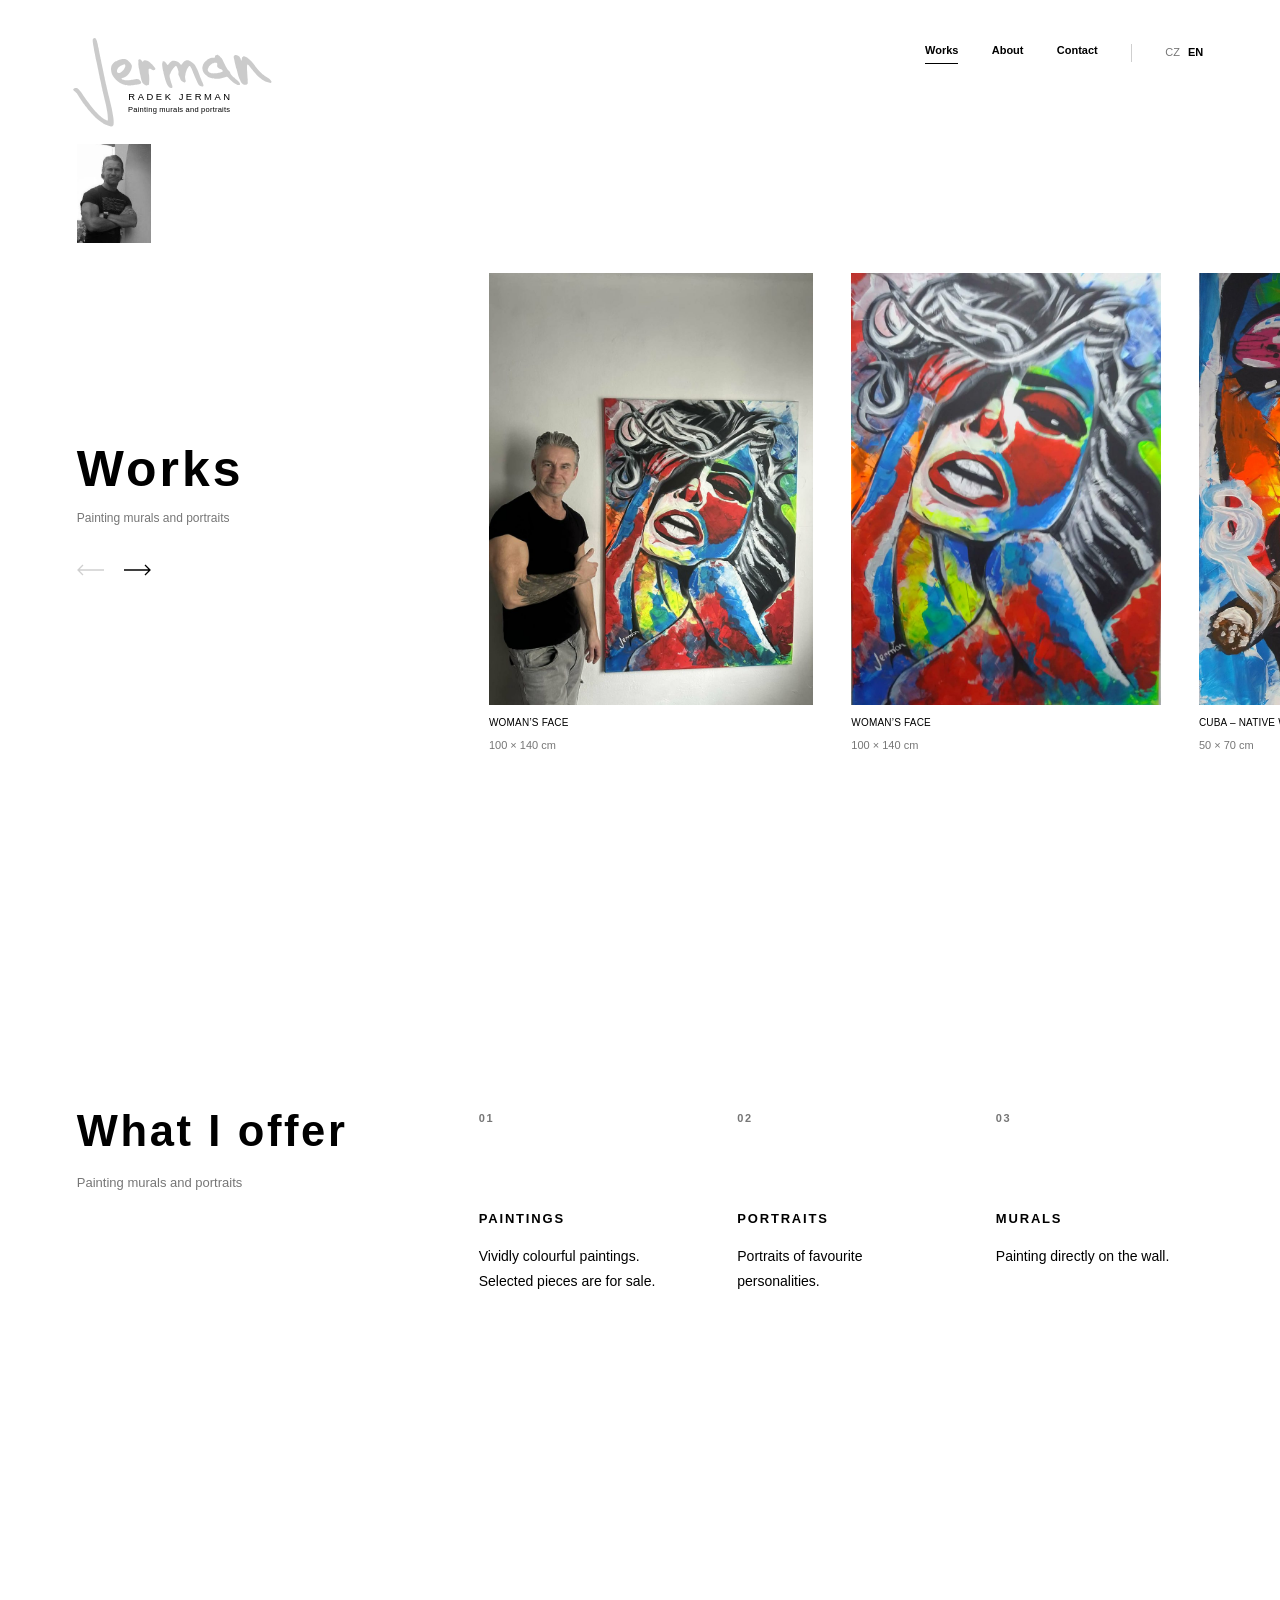
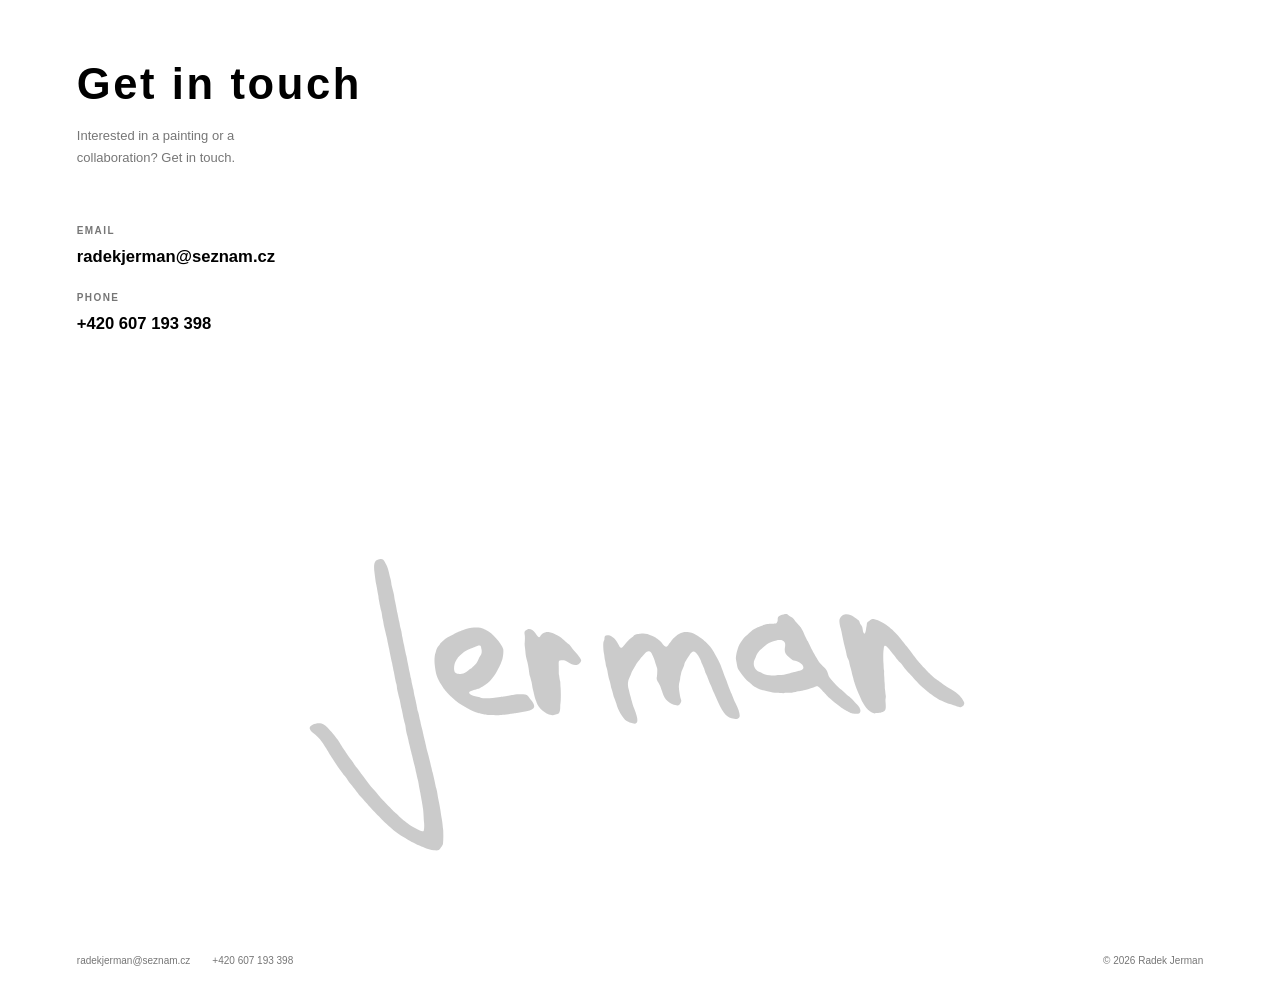
==== commit f606b5e5: "Add files via upload" ====
--- a/index.html
+++ b/index.html
@@ -5,8 +5,8 @@
 <meta name="viewport" content="width=device-width, initial-scale=1">
 <title>Radek Jerman – Obrazy</title>
 <meta name="description" content="Radek Jerman – malíř z Jablonce nad Nisou. Painting murals and portraits.">
-<link rel="icon" type="image/png" href="images/favicon.png">
-<link rel="apple-touch-icon" href="images/apple-touch-icon.png">
+<link rel="icon" type="image/png" href="favicon.png">
+<link rel="apple-touch-icon" href="apple-touch-icon.png">
 <meta name="theme-color" content="#ffffff">
 <meta property="og:type" content="website">
 <meta property="og:title" content="Radek Jerman – Obrazy">
@@ -14,7 +14,7 @@
 <link rel="preconnect" href="https://fonts.googleapis.com">
 <link rel="preconnect" href="https://fonts.gstatic.com" crossorigin>
 <link href="https://fonts.googleapis.com/css2?family=Montserrat:wght@400;500;600;700&display=swap" rel="stylesheet">
-<link rel="stylesheet" href="css/style.css">
+<link rel="stylesheet" href="style.css">
 </head>
 <body>
 <header>
@@ -29,7 +29,7 @@
 </defs>
 </svg>
 <span class="name">Radek Jerman</span><span class="tag">Painting murals and portraits</span></span>
- <img class="photo" src="images/radek-jerman.jpg" alt="Radek Jerman" width="316" height="316"></a>
+ <img class="photo" src="radek-jerman.jpg" alt="Radek Jerman" width="316" height="316"></a>
  <nav>
   <a href="#obrazy" data-cs="Obrazy" data-en="Works">Obrazy</a>
   <a href="#o-mne" data-cs="O mně" data-en="About">O mně</a>
@@ -38,25 +38,25 @@
  </nav>
 </header>
 <main>
-<!-- Obrazy: fotky do složky images/ (obraz-1.jpg ... obraz-6.jpg). Další obraz = zkopíruj celý <figure>. -->
+<!-- Obrazy: fotky do složky  (obraz-1.jpg ... obraz-6.jpg). Další obraz = zkopíruj celý <figure>. -->
  <div class="view" id="v-obrazy">
  <div class="title"><h1 data-cs="Obrazy" data-en="Works">Obrazy</h1><p>Painting murals and portraits</p>
   <div class="arrows"><button type="button" id="gprev" aria-label="Předchozí obrazy / Previous"><svg viewBox="0 0 28 12" width="28" height="12" fill="none" stroke="currentColor" stroke-width="1.3" aria-hidden="true"><path d="M27 6H1M6 1L1 6l5 5"/></svg></button><button type="button" id="gnext" aria-label="Další obrazy / Next"><svg viewBox="0 0 28 12" width="28" height="12" fill="none" stroke="currentColor" stroke-width="1.3" aria-hidden="true"><path d="M1 6h26M22 1l5 5-5 5"/></svg></button></div></div>
  <div class="gallery" tabindex="0" aria-label="Gallery">
-  <figure class="work"><div class="frame"><img src="images/obraz-01-zenska-tvar.jpg" width="900" height="1200" alt="Radek Jerman – Ženská tvář"></div><h3 data-cs="Ženská tvář" data-en="Woman’s Face">Ženská tvář</h3><span>100 × 140 cm</span></figure>
-  <figure class="work"><div class="frame"><img src="images/obraz-02-zenska-tvar.jpg" width="1002" height="1400" alt="Radek Jerman – Ženská tvář"></div><h3 data-cs="Ženská tvář" data-en="Woman’s Face">Ženská tvář</h3><span>100 × 140 cm</span></figure>
-  <figure class="work"><div class="frame"><img src="images/obraz-03-cuba-domorodkyne.jpg" width="992" height="1400" alt="Radek Jerman – Cuba domorodkyně"></div><h3 data-cs="Cuba domorodkyně" data-en="Cuba – Native Woman">Cuba domorodkyně</h3><span>50 × 70 cm</span></figure>
-  <figure class="work"><div class="frame"><img src="images/obraz-04-oblicej.jpg" loading="lazy" decoding="async" width="779" height="1200" alt="Radek Jerman – Obličej"></div><h3 data-cs="Obličej" data-en="Face">Obličej</h3><span>100 × 140 cm</span></figure>
-  <figure class="work"><div class="frame"><img src="images/obraz-05-oblicej.jpg" loading="lazy" decoding="async" width="836" height="1200" alt="Radek Jerman – Obličej"></div><h3 data-cs="Obličej" data-en="Face">Obličej</h3><span>100 × 140 cm</span></figure>
-  <figure class="work"><div class="frame"><img src="images/obraz-06-tri-tvare.jpg" loading="lazy" decoding="async" width="1200" height="675" alt="Radek Jerman – Tři tváře"></div><h3 data-cs="Tři tváře" data-en="Three Faces">Tři tváře</h3><span></span></figure>
-  <figure class="work"><div class="frame"><img src="images/obraz-07-tri-tvare.jpg" loading="lazy" decoding="async" width="1200" height="675" alt="Radek Jerman – Tři tváře"></div><h3 data-cs="Tři tváře" data-en="Three Faces">Tři tváře</h3><span></span></figure>
-  <figure class="work"><div class="frame"><img src="images/obraz-08-sylvester-stallone.jpg" loading="lazy" decoding="async" width="1035" height="1400" alt="Radek Jerman – Sylvester Stallone"></div><h3 data-cs="Sylvester Stallone" data-en="Sylvester Stallone">Sylvester Stallone</h3><span>90 × 120 cm</span></figure>
-  <figure class="work"><div class="frame"><img src="images/obraz-09-cuba-domorodkyne.jpg" loading="lazy" decoding="async" width="720" height="1009" alt="Radek Jerman – Cuba domorodkyně"></div><h3 data-cs="Cuba domorodkyně" data-en="Cuba – Native Woman">Cuba domorodkyně</h3><span>50 × 70 cm</span></figure>
-  <figure class="work"><div class="frame"><img src="images/obraz-10-zakryta-tvar.jpg" loading="lazy" decoding="async" width="495" height="1400" alt="Radek Jerman – Zakrytá tvář"></div><h3 data-cs="Zakrytá tvář" data-en="Covered Face">Zakrytá tvář</h3><span>60 × 160 cm</span></figure>
-  <figure class="work"><div class="frame"><img src="images/obraz-11-dve-tvare.jpg" loading="lazy" decoding="async" width="676" height="1200" alt="Radek Jerman – Dvě tváře"></div><h3 data-cs="Dvě tváře" data-en="Two Faces">Dvě tváře</h3><span></span></figure>
-  <figure class="work"><div class="frame"><img src="images/obraz-12-jean-claude-van-damme.jpg" loading="lazy" decoding="async" width="1025" height="1400" alt="Radek Jerman – Jean Claude van Damme"></div><h3 data-cs="Jean Claude van Damme" data-en="Jean Claude van Damme">Jean Claude van Damme</h3><span>90 × 120 cm</span></figure>
-  <figure class="work"><div class="frame"><img src="images/obraz-13-oblicej.jpg" loading="lazy" decoding="async" width="652" height="907" alt="Radek Jerman – Obličej"></div><h3 data-cs="Obličej" data-en="Face">Obličej</h3><span>100 × 140 cm</span></figure>
-  <figure class="work"><div class="frame"><img src="images/obraz-14-oblicej-detail.jpg" loading="lazy" decoding="async" width="788" height="1400" alt="Radek Jerman – Obličej – detail"></div><h3 data-cs="Obličej – detail" data-en="Face – detail">Obličej – detail</h3><span>100 × 140 cm</span></figure>
+  <figure class="work"><div class="frame"><img src="obraz-01-zenska-tvar.jpg" width="900" height="1200" alt="Radek Jerman – Ženská tvář"></div><h3 data-cs="Ženská tvář" data-en="Woman’s Face">Ženská tvář</h3><span>100 × 140 cm</span></figure>
+  <figure class="work"><div class="frame"><img src="obraz-02-zenska-tvar.jpg" width="1002" height="1400" alt="Radek Jerman – Ženská tvář"></div><h3 data-cs="Ženská tvář" data-en="Woman’s Face">Ženská tvář</h3><span>100 × 140 cm</span></figure>
+  <figure class="work"><div class="frame"><img src="obraz-03-cuba-domorodkyne.jpg" width="992" height="1400" alt="Radek Jerman – Cuba domorodkyně"></div><h3 data-cs="Cuba domorodkyně" data-en="Cuba – Native Woman">Cuba domorodkyně</h3><span>50 × 70 cm</span></figure>
+  <figure class="work"><div class="frame"><img src="obraz-04-oblicej.jpg" loading="lazy" decoding="async" width="779" height="1200" alt="Radek Jerman – Obličej"></div><h3 data-cs="Obličej" data-en="Face">Obličej</h3><span>100 × 140 cm</span></figure>
+  <figure class="work"><div class="frame"><img src="obraz-05-oblicej.jpg" loading="lazy" decoding="async" width="836" height="1200" alt="Radek Jerman – Obličej"></div><h3 data-cs="Obličej" data-en="Face">Obličej</h3><span>100 × 140 cm</span></figure>
+  <figure class="work"><div class="frame"><img src="obraz-06-tri-tvare.jpg" loading="lazy" decoding="async" width="1200" height="675" alt="Radek Jerman – Tři tváře"></div><h3 data-cs="Tři tváře" data-en="Three Faces">Tři tváře</h3><span></span></figure>
+  <figure class="work"><div class="frame"><img src="obraz-07-tri-tvare.jpg" loading="lazy" decoding="async" width="1200" height="675" alt="Radek Jerman – Tři tváře"></div><h3 data-cs="Tři tváře" data-en="Three Faces">Tři tváře</h3><span></span></figure>
+  <figure class="work"><div class="frame"><img src="obraz-08-sylvester-stallone.jpg" loading="lazy" decoding="async" width="1035" height="1400" alt="Radek Jerman – Sylvester Stallone"></div><h3 data-cs="Sylvester Stallone" data-en="Sylvester Stallone">Sylvester Stallone</h3><span>90 × 120 cm</span></figure>
+  <figure class="work"><div class="frame"><img src="obraz-09-cuba-domorodkyne.jpg" loading="lazy" decoding="async" width="720" height="1009" alt="Radek Jerman – Cuba domorodkyně"></div><h3 data-cs="Cuba domorodkyně" data-en="Cuba – Native Woman">Cuba domorodkyně</h3><span>50 × 70 cm</span></figure>
+  <figure class="work"><div class="frame"><img src="obraz-10-zakryta-tvar.jpg" loading="lazy" decoding="async" width="495" height="1400" alt="Radek Jerman – Zakrytá tvář"></div><h3 data-cs="Zakrytá tvář" data-en="Covered Face">Zakrytá tvář</h3><span>60 × 160 cm</span></figure>
+  <figure class="work"><div class="frame"><img src="obraz-11-dve-tvare.jpg" loading="lazy" decoding="async" width="676" height="1200" alt="Radek Jerman – Dvě tváře"></div><h3 data-cs="Dvě tváře" data-en="Two Faces">Dvě tváře</h3><span></span></figure>
+  <figure class="work"><div class="frame"><img src="obraz-12-jean-claude-van-damme.jpg" loading="lazy" decoding="async" width="1025" height="1400" alt="Radek Jerman – Jean Claude van Damme"></div><h3 data-cs="Jean Claude van Damme" data-en="Jean Claude van Damme">Jean Claude van Damme</h3><span>90 × 120 cm</span></figure>
+  <figure class="work"><div class="frame"><img src="obraz-13-oblicej.jpg" loading="lazy" decoding="async" width="652" height="907" alt="Radek Jerman – Obličej"></div><h3 data-cs="Obličej" data-en="Face">Obličej</h3><span>100 × 140 cm</span></figure>
+  <figure class="work"><div class="frame"><img src="obraz-14-oblicej-detail.jpg" loading="lazy" decoding="async" width="788" height="1400" alt="Radek Jerman – Obličej – detail"></div><h3 data-cs="Obličej – detail" data-en="Face – detail">Obličej – detail</h3><span>100 × 140 cm</span></figure>
  </div>
  </div>
  <div class="view" id="v-o-mne">
@@ -104,7 +104,7 @@
  <div class="m"><a href="mailto:radekjerman@seznam.cz">radekjerman@seznam.cz</a><a href="tel:+420607193398">+420 607 193 398</a></div>
  <span class="m">© <span id="y"></span> Radek Jerman</span>
 </footer>
-<script src="js/main.js" defer></script>
+<script src="main.js" defer></script>
 
 </body>
 </html>
--- a/style.css
+++ b/style.css
@@ -0,0 +1,73 @@
+:root{--bg:#fff;--ink:#000;--mute:#767676;--line:#cfcfcf;--ph:#ececec;--pad:clamp(20px,6vw,96px)}
+*{box-sizing:border-box;margin:0;padding:0;box-shadow:none!important;text-shadow:none!important;filter:none!important;transition:none!important}
+body{background:var(--bg);color:var(--ink);font-family:"Montserrat","Helvetica Neue",Helvetica,Arial,sans-serif;line-height:1.6;-webkit-font-smoothing:antialiased;min-height:100vh;display:flex;flex-direction:column}
+a{color:inherit;text-decoration:none}
+a:focus-visible,button:focus-visible{outline:2px solid var(--ink);outline-offset:4px}
+header{display:flex;justify-content:space-between;align-items:flex-start;padding:36px var(--pad) 0}
+.logo{--w:clamp(190px,16vw,250px);display:block;width:var(--w);line-height:0;font-size:calc(var(--w)*.046)}
+.sig{display:block;position:relative}
+.name{position:absolute;left:0;right:0;top:65%;transform:translateY(-50%);text-align:center;font-size:1em;line-height:1.2;font-weight:500;letter-spacing:.27em;text-indent:.27em;text-transform:uppercase;white-space:nowrap}
+.tag{position:absolute;left:0;right:0;top:78%;transform:translateY(-50%);text-align:center;font-size:.8em;line-height:1.2;font-weight:400;letter-spacing:.03em;white-space:nowrap}
+.logo svg{width:100%;height:auto;display:block;opacity:.2;transform:translateX(-3%)}
+.logo .photo{display:block;width:36%;aspect-ratio:3/4;height:auto;object-fit:cover;object-position:45% 50%;margin:14px 0 0}
+nav{display:flex;gap:clamp(16px,2.6vw,36px);align-items:center;font-size:11px;font-weight:600;padding-top:6px}
+nav a{padding-bottom:3px;border-bottom:1px solid transparent}
+nav a[aria-current="page"]{border-color:var(--ink)}
+.lang{display:flex;gap:8px;padding-left:clamp(16px,2.6vw,36px);border-left:1px solid var(--line)}
+.lang button{background:none;border:0;font:inherit;font-weight:400;color:var(--mute);cursor:pointer}
+.lang button[aria-pressed="true"]{color:var(--ink);font-weight:700}
+main{flex:1;display:grid;grid-template-columns:minmax(260px,30%) minmax(0,1fr);gap:clamp(24px,4vw,60px);align-items:center;padding:30px 0 30px var(--pad)}
+.title h1{font-size:clamp(30px,3.9vw,58px);line-height:1;letter-spacing:.06em;font-weight:700}
+.title p{margin-top:14px;font-size:12px;color:var(--mute)}
+.gallery{display:flex;gap:clamp(26px,3vw,46px);overflow-x:auto;padding-right:var(--pad);scrollbar-width:none}
+.gallery::-webkit-scrollbar{display:none}
+.work{flex:0 0 auto;cursor:zoom-in}
+.frame{height:clamp(240px,48vh,470px);background:transparent}
+.frame img{height:100%;width:auto;display:block}
+.work h3{margin-top:10px;font-size:10px;font-weight:500;text-transform:uppercase;letter-spacing:.02em}
+.work span{font-size:11px;color:var(--mute)}
+.text{padding-right:var(--pad);max-width:calc(62ch + var(--pad))}
+.text h2{font-size:16px;letter-spacing:-.01em;font-weight:600;margin-bottom:14px}
+.text p{font-size:13px;line-height:1.75;margin-bottom:1.1em}
+.contact a{display:block;width:fit-content;font-size:clamp(17px,2.1vw,30px);letter-spacing:-.025em;font-weight:600;line-height:1.5;border-bottom:1px solid transparent}
+footer{display:flex;justify-content:space-between;gap:20px;flex-wrap:wrap;padding:0 var(--pad) 36px;font-size:10px}
+footer div{display:flex;gap:22px;flex-wrap:wrap}
+footer .m{color:var(--mute)}
+.lb{position:fixed;inset:0;background:#fff;display:none;flex-direction:column;align-items:center;justify-content:center;gap:14px;z-index:20;padding:24px;cursor:zoom-out}
+.lb.on{display:flex}
+.lb img{max-width:100%;max-height:82vh;object-fit:contain}
+.lb p{font-size:11px}
+@media(max-width:820px){
+ header{padding-top:22px}
+ nav{font-size:10px;gap:12px}.lang{padding-left:12px;gap:6px}
+ main{grid-template-columns:1fr;align-items:start;padding-right:0;gap:32px;padding-top:36px}
+ .text,.contact{padding-right:var(--pad)}
+ .frame{height:52vh}
+}
+
+.view{display:none}.view.on{display:contents}
+
+.arrows{display:flex;gap:18px;margin-top:28px}
+.arrows button{background:none;border:0;padding:8px 0;color:var(--ink);cursor:pointer;line-height:0}
+.arrows button:disabled{color:var(--line);cursor:default}
+.home{padding:clamp(130px,26vh,300px) var(--pad) clamp(80px,14vh,160px)}
+#nabidka{margin-top:clamp(40px,10vh,120px)}
+body:not([data-page="obrazy"]) .home{display:none}
+.home h2{font-size:clamp(28px,3.4vw,50px);line-height:1;letter-spacing:.06em;font-weight:700}
+.home .lead{margin-top:18px;font-size:13px;line-height:1.7;color:var(--mute);max-width:32ch}
+.offer,.cform{display:grid;grid-template-columns:minmax(260px,30%) minmax(0,1fr);gap:clamp(32px,5vw,80px);align-items:start}
+.offer ul{list-style:none;display:grid;grid-template-columns:repeat(3,minmax(0,1fr));gap:clamp(28px,4vw,64px)}
+.offer li{padding:0 0 8px}
+.offer .n{display:block;font-size:11px;font-weight:600;color:var(--mute);letter-spacing:.14em}
+.offer h3{margin-top:clamp(48px,9vh,96px);font-size:13px;font-weight:600;letter-spacing:.14em;text-transform:uppercase}
+.offer li p{margin-top:14px;font-size:14px;line-height:1.85;max-width:30ch}
+.cform .ci{margin-top:clamp(36px,6vh,64px);display:grid;gap:22px}
+.cform .ci span{display:block;font-size:10px;font-weight:600;letter-spacing:.14em;text-transform:uppercase;color:var(--mute)}
+.cform .ci a{display:block;width:fit-content;margin-top:6px;font-size:clamp(15px,1.3vw,18px);font-weight:600;line-height:1.4}
+.home-logo{display:block;background:#fff;padding:clamp(60px,10vh,120px) var(--pad)}
+.sigdraw{width:60%;margin:0 auto;line-height:0}
+.sigdraw svg{display:block;width:100%;height:auto;opacity:.2}
+.sigdraw.armed svg{-webkit-mask-image:linear-gradient(90deg,#000 45%,transparent 55%);mask-image:linear-gradient(90deg,#000 45%,transparent 55%);-webkit-mask-size:250% 100%;mask-size:250% 100%;-webkit-mask-repeat:no-repeat;mask-repeat:no-repeat;-webkit-mask-position:100% 0;mask-position:100% 0}
+.sigdraw.armed.go svg{animation:sigwrite 3s cubic-bezier(.45,0,.3,1) forwards}
+@keyframes sigwrite{from{-webkit-mask-position:100% 0;mask-position:100% 0}to{-webkit-mask-position:0 0;mask-position:0 0}}
+@media(max-width:820px){.sigdraw{width:90%}.offer,.cform{grid-template-columns:1fr}.offer ul{grid-template-columns:1fr}}
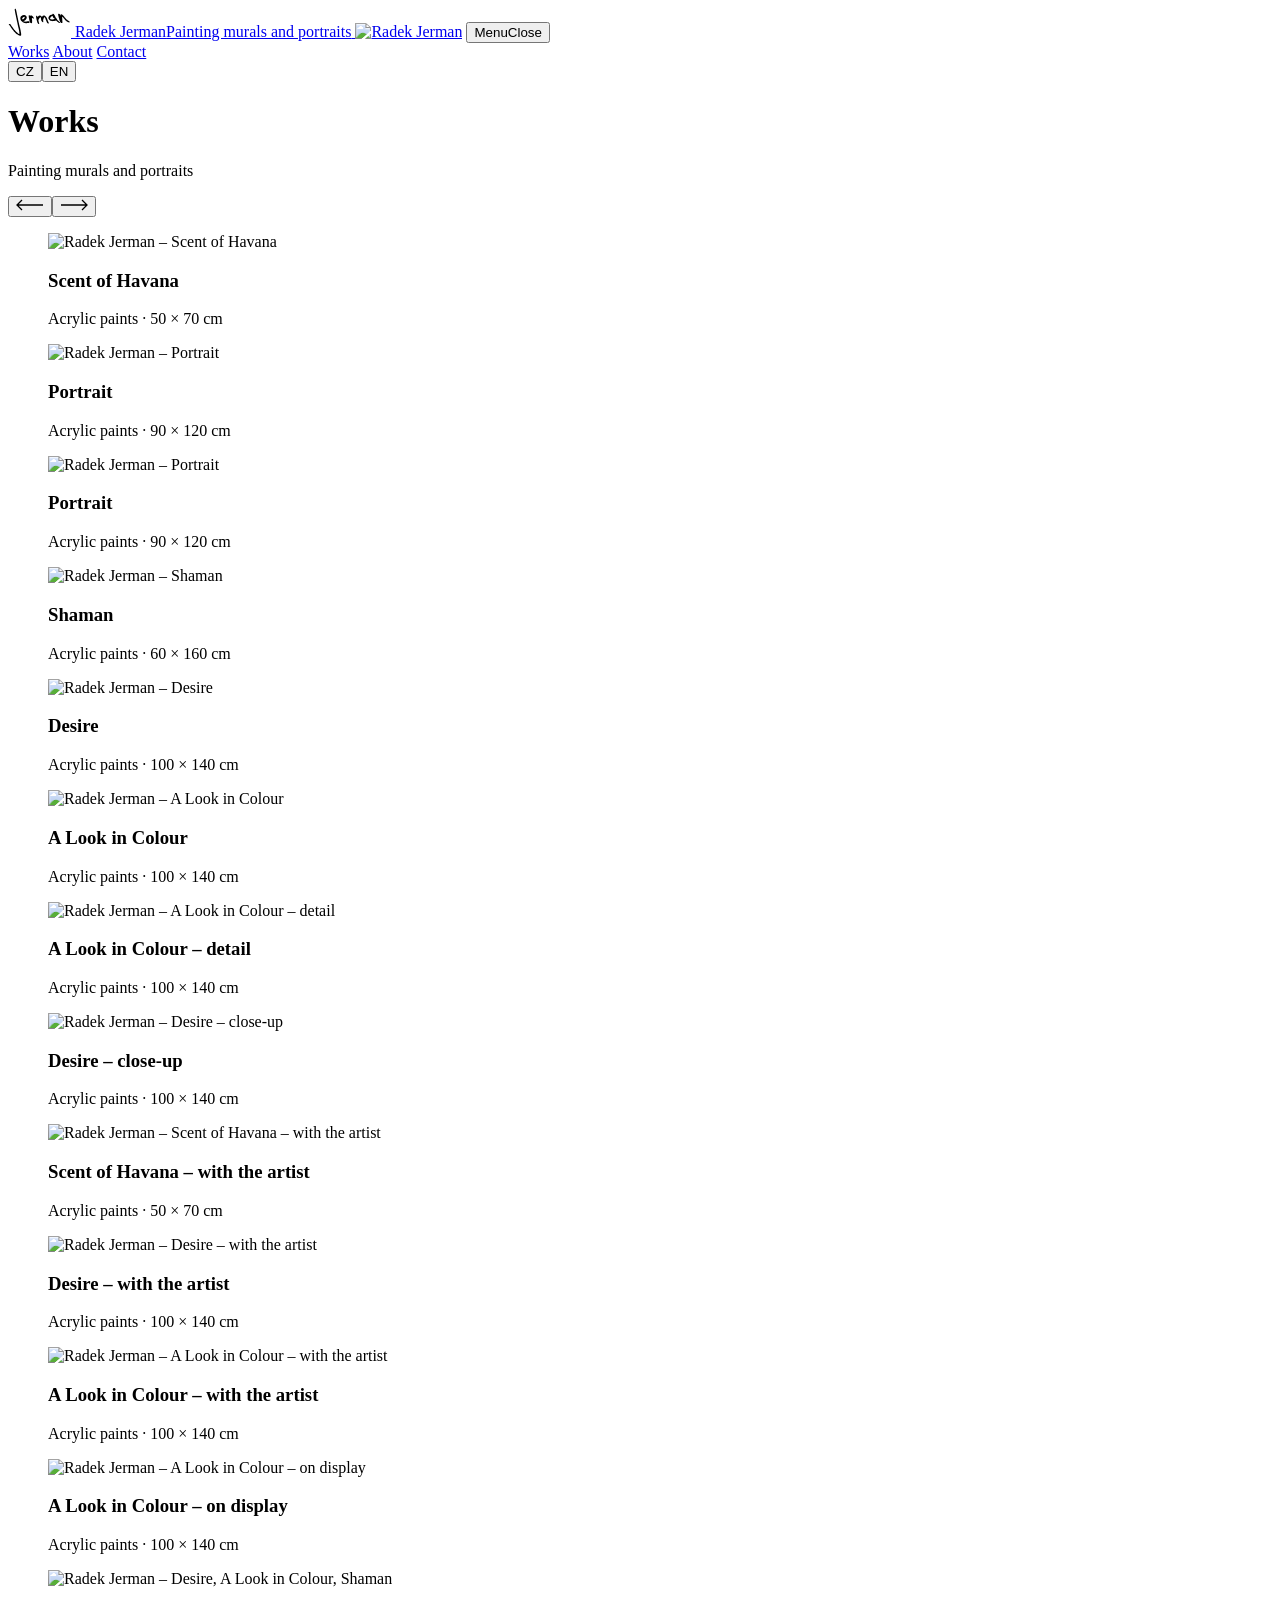
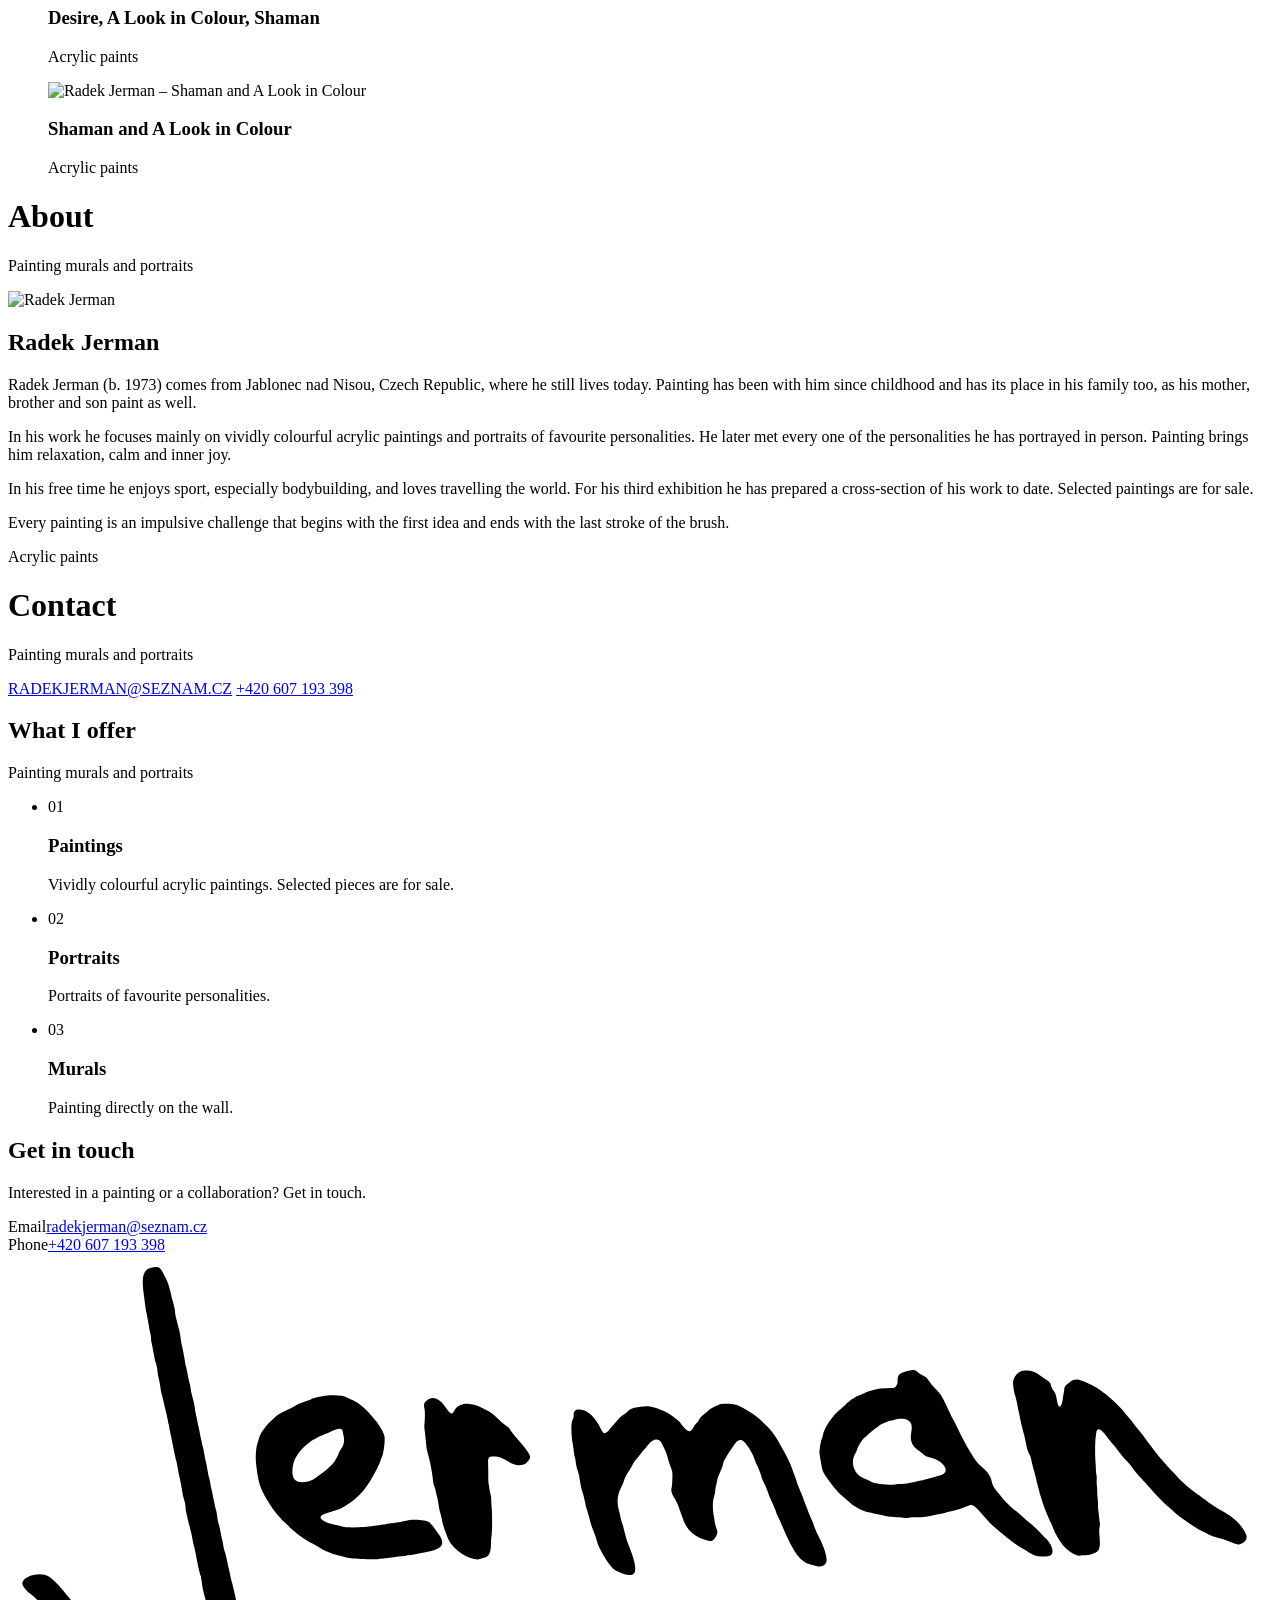
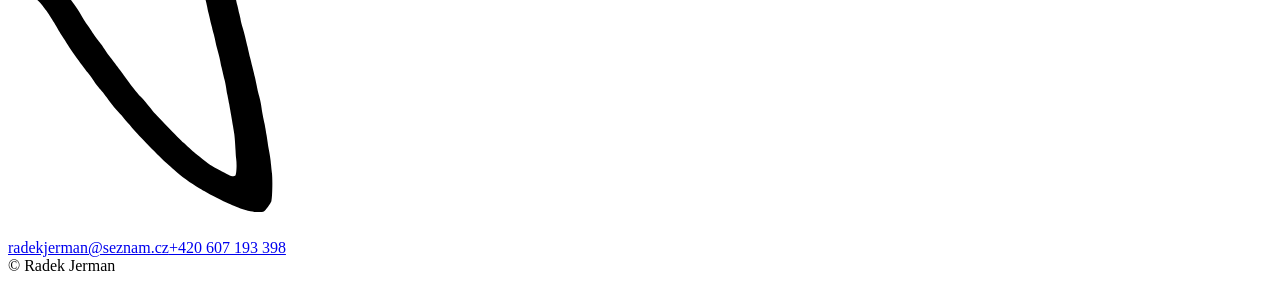
==== commit 9bad6cdc: "Add files via upload" ====
--- a/index.html
+++ b/index.html
@@ -1,20 +1,21 @@
 <!DOCTYPE html>
-<html lang="cs">
+<html lang="en">
 <head>
 <meta charset="utf-8">
-<meta name="viewport" content="width=device-width, initial-scale=1">
-<title>Radek Jerman – Obrazy</title>
-<meta name="description" content="Radek Jerman – malíř z Jablonce nad Nisou. Painting murals and portraits.">
-<link rel="icon" type="image/png" href="favicon.png">
-<link rel="apple-touch-icon" href="apple-touch-icon.png">
+<meta name="viewport" content="width=device-width, initial-scale=1, viewport-fit=cover">
+<title>Radek Jerman – Works</title>
+<meta name="description" content="Radek Jerman – painter from Jablonec nad Nisou, Czech Republic. Vividly colourful acrylic paintings and portraits.">
+<link rel="icon" type="image/png" href="images/favicon.png">
+<link rel="apple-touch-icon" href="images/apple-touch-icon.png">
 <meta name="theme-color" content="#ffffff">
+<meta name="format-detection" content="telephone=no">
 <meta property="og:type" content="website">
-<meta property="og:title" content="Radek Jerman – Obrazy">
-<meta property="og:description" content="Radek Jerman – malíř z Jablonce nad Nisou. Painting murals and portraits.">
+<meta property="og:title" content="Radek Jerman – Works">
+<meta property="og:description" content="Radek Jerman – painter from Jablonec nad Nisou, Czech Republic. Vividly colourful acrylic paintings and portraits.">
 <link rel="preconnect" href="https://fonts.googleapis.com">
 <link rel="preconnect" href="https://fonts.gstatic.com" crossorigin>
 <link href="https://fonts.googleapis.com/css2?family=Montserrat:wght@400;500;600;700&display=swap" rel="stylesheet">
-<link rel="stylesheet" href="style.css">
+<link rel="stylesheet" href="css/style.css">
 </head>
 <body>
 <header>
@@ -29,47 +30,51 @@
 </defs>
 </svg>
 <span class="name">Radek Jerman</span><span class="tag">Painting murals and portraits</span></span>
- <img class="photo" src="radek-jerman.jpg" alt="Radek Jerman" width="316" height="316"></a>
- <nav>
-  <a href="#obrazy" data-cs="Obrazy" data-en="Works">Obrazy</a>
-  <a href="#o-mne" data-cs="O mně" data-en="About">O mně</a>
-  <a href="#kontakt" data-cs="Kontakt" data-en="Contact">Kontakt</a>
+ <img class="photo" src="images/radek-jerman.jpg" alt="Radek Jerman" width="316" height="316"></a>
+ <button type="button" class="menu-btn" id="menubtn" aria-expanded="false" aria-controls="nav"><i aria-hidden="true"></i><span class="ml" data-cs="Menu" data-en="Menu">Menu</span><span class="mc" data-cs="Zavřít" data-en="Close">Close</span></button>
+ <nav id="nav">
+  <a href="#obrazy" data-cs="Obrazy" data-en="Works">Works</a>
+  <a href="#o-mne" data-cs="O mně" data-en="About">About</a>
+  <a href="#kontakt" data-cs="Kontakt" data-en="Contact">Contact</a>
   <div class="lang"><button data-l="cs" aria-pressed="true">CZ</button><button data-l="en" aria-pressed="false">EN</button></div>
  </nav>
 </header>
 <main>
-<!-- Obrazy: fotky do složky  (obraz-1.jpg ... obraz-6.jpg). Další obraz = zkopíruj celý <figure>. -->
+<!-- Works: add a photo to images/ and copy one whole <figure>. -->
  <div class="view" id="v-obrazy">
- <div class="title"><h1 data-cs="Obrazy" data-en="Works">Obrazy</h1><p>Painting murals and portraits</p>
-  <div class="arrows"><button type="button" id="gprev" aria-label="Předchozí obrazy / Previous"><svg viewBox="0 0 28 12" width="28" height="12" fill="none" stroke="currentColor" stroke-width="1.3" aria-hidden="true"><path d="M27 6H1M6 1L1 6l5 5"/></svg></button><button type="button" id="gnext" aria-label="Další obrazy / Next"><svg viewBox="0 0 28 12" width="28" height="12" fill="none" stroke="currentColor" stroke-width="1.3" aria-hidden="true"><path d="M1 6h26M22 1l5 5-5 5"/></svg></button></div></div>
+ <div class="title"><h1 data-cs="Obrazy" data-en="Works">Works</h1><p>Painting murals and portraits</p>
+  <div class="arrows"><span class="count" id="gcount"></span><button type="button" id="gprev" aria-label="Previous"><svg viewBox="0 0 28 12" width="28" height="12" fill="none" stroke="currentColor" stroke-width="1.3" aria-hidden="true"><path d="M27 6H1M6 1L1 6l5 5"/></svg></button><button type="button" id="gnext" aria-label="Next"><svg viewBox="0 0 28 12" width="28" height="12" fill="none" stroke="currentColor" stroke-width="1.3" aria-hidden="true"><path d="M1 6h26M22 1l5 5-5 5"/></svg></button></div></div>
  <div class="gallery" tabindex="0" aria-label="Gallery">
-  <figure class="work"><div class="frame"><img src="obraz-01-zenska-tvar.jpg" width="900" height="1200" alt="Radek Jerman – Ženská tvář"></div><h3 data-cs="Ženská tvář" data-en="Woman’s Face">Ženská tvář</h3><span>100 × 140 cm</span></figure>
-  <figure class="work"><div class="frame"><img src="obraz-02-zenska-tvar.jpg" width="1002" height="1400" alt="Radek Jerman – Ženská tvář"></div><h3 data-cs="Ženská tvář" data-en="Woman’s Face">Ženská tvář</h3><span>100 × 140 cm</span></figure>
-  <figure class="work"><div class="frame"><img src="obraz-03-cuba-domorodkyne.jpg" width="992" height="1400" alt="Radek Jerman – Cuba domorodkyně"></div><h3 data-cs="Cuba domorodkyně" data-en="Cuba – Native Woman">Cuba domorodkyně</h3><span>50 × 70 cm</span></figure>
-  <figure class="work"><div class="frame"><img src="obraz-04-oblicej.jpg" loading="lazy" decoding="async" width="779" height="1200" alt="Radek Jerman – Obličej"></div><h3 data-cs="Obličej" data-en="Face">Obličej</h3><span>100 × 140 cm</span></figure>
-  <figure class="work"><div class="frame"><img src="obraz-05-oblicej.jpg" loading="lazy" decoding="async" width="836" height="1200" alt="Radek Jerman – Obličej"></div><h3 data-cs="Obličej" data-en="Face">Obličej</h3><span>100 × 140 cm</span></figure>
-  <figure class="work"><div class="frame"><img src="obraz-06-tri-tvare.jpg" loading="lazy" decoding="async" width="1200" height="675" alt="Radek Jerman – Tři tváře"></div><h3 data-cs="Tři tváře" data-en="Three Faces">Tři tváře</h3><span></span></figure>
-  <figure class="work"><div class="frame"><img src="obraz-07-tri-tvare.jpg" loading="lazy" decoding="async" width="1200" height="675" alt="Radek Jerman – Tři tváře"></div><h3 data-cs="Tři tváře" data-en="Three Faces">Tři tváře</h3><span></span></figure>
-  <figure class="work"><div class="frame"><img src="obraz-08-sylvester-stallone.jpg" loading="lazy" decoding="async" width="1035" height="1400" alt="Radek Jerman – Sylvester Stallone"></div><h3 data-cs="Sylvester Stallone" data-en="Sylvester Stallone">Sylvester Stallone</h3><span>90 × 120 cm</span></figure>
-  <figure class="work"><div class="frame"><img src="obraz-09-cuba-domorodkyne.jpg" loading="lazy" decoding="async" width="720" height="1009" alt="Radek Jerman – Cuba domorodkyně"></div><h3 data-cs="Cuba domorodkyně" data-en="Cuba – Native Woman">Cuba domorodkyně</h3><span>50 × 70 cm</span></figure>
-  <figure class="work"><div class="frame"><img src="obraz-10-zakryta-tvar.jpg" loading="lazy" decoding="async" width="495" height="1400" alt="Radek Jerman – Zakrytá tvář"></div><h3 data-cs="Zakrytá tvář" data-en="Covered Face">Zakrytá tvář</h3><span>60 × 160 cm</span></figure>
-  <figure class="work"><div class="frame"><img src="obraz-11-dve-tvare.jpg" loading="lazy" decoding="async" width="676" height="1200" alt="Radek Jerman – Dvě tváře"></div><h3 data-cs="Dvě tváře" data-en="Two Faces">Dvě tváře</h3><span></span></figure>
-  <figure class="work"><div class="frame"><img src="obraz-12-jean-claude-van-damme.jpg" loading="lazy" decoding="async" width="1025" height="1400" alt="Radek Jerman – Jean Claude van Damme"></div><h3 data-cs="Jean Claude van Damme" data-en="Jean Claude van Damme">Jean Claude van Damme</h3><span>90 × 120 cm</span></figure>
-  <figure class="work"><div class="frame"><img src="obraz-13-oblicej.jpg" loading="lazy" decoding="async" width="652" height="907" alt="Radek Jerman – Obličej"></div><h3 data-cs="Obličej" data-en="Face">Obličej</h3><span>100 × 140 cm</span></figure>
-  <figure class="work"><div class="frame"><img src="obraz-14-oblicej-detail.jpg" loading="lazy" decoding="async" width="788" height="1400" alt="Radek Jerman – Obličej – detail"></div><h3 data-cs="Obličej – detail" data-en="Face – detail">Obličej – detail</h3><span>100 × 140 cm</span></figure>
+  <figure class="work"><div class="frame"><img src="images/scent-of-havana.jpg" width="1133" height="1600" alt="Radek Jerman – Scent of Havana"></div><h3 data-cs="Vůně Havany" data-en="Scent of Havana">Scent of Havana</h3><span data-cs="Akrylové barvy · 50 × 70 cm" data-en="Acrylic paints · 50 × 70 cm">Acrylic paints · 50 × 70 cm</span></figure>
+  <figure class="work"><div class="frame"><img src="images/portrait-1.jpg" width="1080" height="1475" alt="Radek Jerman – Portrait"></div><h3 data-cs="Portrét" data-en="Portrait">Portrait</h3><span data-cs="Akrylové barvy · 90 × 120 cm" data-en="Acrylic paints · 90 × 120 cm">Acrylic paints · 90 × 120 cm</span></figure>
+  <figure class="work"><div class="frame"><img src="images/portrait-2.jpg" width="1183" height="1600" alt="Radek Jerman – Portrait"></div><h3 data-cs="Portrét" data-en="Portrait">Portrait</h3><span data-cs="Akrylové barvy · 90 × 120 cm" data-en="Acrylic paints · 90 × 120 cm">Acrylic paints · 90 × 120 cm</span></figure>
+  <figure class="work"><div class="frame"><img src="images/shaman.jpg" loading="lazy" decoding="async" width="566" height="1600" alt="Radek Jerman – Shaman"></div><h3 data-cs="Šamanka" data-en="Shaman">Shaman</h3><span data-cs="Akrylové barvy · 60 × 160 cm" data-en="Acrylic paints · 60 × 160 cm">Acrylic paints · 60 × 160 cm</span></figure>
+  <figure class="work"><div class="frame"><img src="images/desire.jpg" loading="lazy" decoding="async" width="1200" height="1600" alt="Radek Jerman – Desire"></div><h3 data-cs="Touha" data-en="Desire">Desire</h3><span data-cs="Akrylové barvy · 100 × 140 cm" data-en="Acrylic paints · 100 × 140 cm">Acrylic paints · 100 × 140 cm</span></figure>
+  <figure class="work"><div class="frame"><img src="images/a-look-in-colour.jpg" loading="lazy" decoding="async" width="779" height="1200" alt="Radek Jerman – A Look in Colour"></div><h3 data-cs="Pohled v barvách" data-en="A Look in Colour">A Look in Colour</h3><span data-cs="Akrylové barvy · 100 × 140 cm" data-en="Acrylic paints · 100 × 140 cm">Acrylic paints · 100 × 140 cm</span></figure>
+  <figure class="work"><div class="frame"><img src="images/a-look-in-colour-detail.jpg" loading="lazy" decoding="async" width="901" height="1600" alt="Radek Jerman – A Look in Colour – detail"></div><h3 data-cs="Pohled v barvách – detail" data-en="A Look in Colour – detail">A Look in Colour – detail</h3><span data-cs="Akrylové barvy · 100 × 140 cm" data-en="Acrylic paints · 100 × 140 cm">Acrylic paints · 100 × 140 cm</span></figure>
+  <figure class="work"><div class="frame"><img src="images/desire-close-up.jpg" loading="lazy" decoding="async" width="1002" height="1400" alt="Radek Jerman – Desire – close-up"></div><h3 data-cs="Touha – detail" data-en="Desire – close-up">Desire – close-up</h3><span data-cs="Akrylové barvy · 100 × 140 cm" data-en="Acrylic paints · 100 × 140 cm">Acrylic paints · 100 × 140 cm</span></figure>
+  <figure class="work"><div class="frame"><img src="images/scent-of-havana-with-the-artist.jpg" loading="lazy" decoding="async" width="720" height="1009" alt="Radek Jerman – Scent of Havana – with the artist"></div><h3 data-cs="Vůně Havany – s autorem" data-en="Scent of Havana – with the artist">Scent of Havana – with the artist</h3><span data-cs="Akrylové barvy · 50 × 70 cm" data-en="Acrylic paints · 50 × 70 cm">Acrylic paints · 50 × 70 cm</span></figure>
+  <figure class="work"><div class="frame"><img src="images/desire-with-the-artist.jpg" loading="lazy" decoding="async" width="900" height="1200" alt="Radek Jerman – Desire – with the artist"></div><h3 data-cs="Touha – s autorem" data-en="Desire – with the artist">Desire – with the artist</h3><span data-cs="Akrylové barvy · 100 × 140 cm" data-en="Acrylic paints · 100 × 140 cm">Acrylic paints · 100 × 140 cm</span></figure>
+  <figure class="work"><div class="frame"><img src="images/a-look-in-colour-with-the-artist.jpg" loading="lazy" decoding="async" width="836" height="1200" alt="Radek Jerman – A Look in Colour – with the artist"></div><h3 data-cs="Pohled v barvách – s autorem" data-en="A Look in Colour – with the artist">A Look in Colour – with the artist</h3><span data-cs="Akrylové barvy · 100 × 140 cm" data-en="Acrylic paints · 100 × 140 cm">Acrylic paints · 100 × 140 cm</span></figure>
+  <figure class="work"><div class="frame"><img src="images/a-look-in-colour-on-display.jpg" loading="lazy" decoding="async" width="652" height="907" alt="Radek Jerman – A Look in Colour – on display"></div><h3 data-cs="Pohled v barvách – na výstavě" data-en="A Look in Colour – on display">A Look in Colour – on display</h3><span data-cs="Akrylové barvy · 100 × 140 cm" data-en="Acrylic paints · 100 × 140 cm">Acrylic paints · 100 × 140 cm</span></figure>
+  <figure class="work"><div class="frame"><img src="images/three-works.jpg" loading="lazy" decoding="async" width="1200" height="675" alt="Radek Jerman – Desire, A Look in Colour, Shaman"></div><h3 data-cs="Touha, Pohled v barvách, Šamanka" data-en="Desire, A Look in Colour, Shaman">Desire, A Look in Colour, Shaman</h3><span data-cs="Akrylové barvy" data-en="Acrylic paints">Acrylic paints</span></figure>
+  <figure class="work"><div class="frame"><img src="images/shaman-and-a-look-in-colour.jpg" loading="lazy" decoding="async" width="676" height="1200" alt="Radek Jerman – Shaman and A Look in Colour"></div><h3 data-cs="Šamanka a Pohled v barvách" data-en="Shaman and A Look in Colour">Shaman and A Look in Colour</h3><span data-cs="Akrylové barvy" data-en="Acrylic paints">Acrylic paints</span></figure>
  </div>
  </div>
  <div class="view" id="v-o-mne">
- <div class="title"><h1 data-cs="O mně" data-en="About">O mně</h1><p>Painting murals and portraits</p></div>
+ <div class="title"><h1 data-cs="O mně" data-en="About">About</h1><p>Painting murals and portraits</p></div>
  <div class="text">
+  <img class="about-photo" src="images/radek-jerman.jpg" alt="Radek Jerman" width="316" height="316">
   <h2>Radek Jerman</h2>
-  <p data-cs="Radek Jerman (nar. 1973) pochází z Jablonce nad Nisou, kde žije dodnes. Malování ho provází už od dětství a má své místo také v jeho rodině. Věnují se mu totiž i jeho maminka, bratr a syn." data-en="Radek Jerman (b. 1973) comes from Jablonec nad Nisou, where he still lives today. Painting has been with him since childhood and has its place in his family too, as his mother, brother and son paint as well.">Radek Jerman (nar. 1973) pochází z Jablonce nad Nisou, kde žije dodnes. Malování ho provází už od dětství a má své místo také v jeho rodině. Věnují se mu totiž i jeho maminka, bratr a syn.</p>
-  <p data-cs="Ve své tvorbě se zaměřuje především na výrazně barevné obrazy a portréty oblíbených osobností. Se všemi osobnostmi, které zachytil na svých obrazech, se později osobně setkal. Malování mu přináší uvolnění, pohodu a vnitřní radost." data-en="In his work he focuses mainly on vividly colourful paintings and portraits of favourite personalities. He later met every one of the personalities he has portrayed in person. Painting brings him relaxation, calm and inner joy.">Ve své tvorbě se zaměřuje především na výrazně barevné obrazy a portréty oblíbených osobností. Se všemi osobnostmi, které zachytil na svých obrazech, se později osobně setkal. Malování mu přináší uvolnění, pohodu a vnitřní radost.</p>
-  <p data-cs="Ve volném čase se věnuje sportu, zejména kulturistice, a rád cestuje po světě. Pro svou již třetí výstavu připravil průřez dosavadní tvorbou. Vybrané obrazy jsou k prodeji." data-en="In his free time he enjoys sport, especially bodybuilding, and loves travelling the world. For his third exhibition he has prepared a cross-section of his work to date. Selected paintings are for sale.">Ve volném čase se věnuje sportu, zejména kulturistice, a rád cestuje po světě. Pro svou již třetí výstavu připravil průřez dosavadní tvorbou. Vybrané obrazy jsou k prodeji.</p>
+  <p data-cs="Radek Jerman (nar. 1973) pochází z Jablonce nad Nisou v České republice, kde žije dodnes. Malování ho provází už od dětství a má své místo také v jeho rodině. Věnují se mu totiž i jeho maminka, bratr a syn." data-en="Radek Jerman (b. 1973) comes from Jablonec nad Nisou, Czech Republic, where he still lives today. Painting has been with him since childhood and has its place in his family too, as his mother, brother and son paint as well.">Radek Jerman (b. 1973) comes from Jablonec nad Nisou, Czech Republic, where he still lives today. Painting has been with him since childhood and has its place in his family too, as his mother, brother and son paint as well.</p>
+  <p data-cs="Ve své tvorbě se zaměřuje především na výrazně barevné akrylové obrazy a portréty oblíbených osobností. Se všemi osobnostmi, které zachytil na svých obrazech, se později osobně setkal. Malování mu přináší uvolnění, pohodu a vnitřní radost." data-en="In his work he focuses mainly on vividly colourful acrylic paintings and portraits of favourite personalities. He later met every one of the personalities he has portrayed in person. Painting brings him relaxation, calm and inner joy.">In his work he focuses mainly on vividly colourful acrylic paintings and portraits of favourite personalities. He later met every one of the personalities he has portrayed in person. Painting brings him relaxation, calm and inner joy.</p>
+  <p data-cs="Ve volném čase se věnuje sportu, zejména kulturistice, a rád cestuje po světě. Pro svou již třetí výstavu připravil průřez dosavadní tvorbou. Vybrané obrazy jsou k prodeji." data-en="In his free time he enjoys sport, especially bodybuilding, and loves travelling the world. For his third exhibition he has prepared a cross-section of his work to date. Selected paintings are for sale.">In his free time he enjoys sport, especially bodybuilding, and loves travelling the world. For his third exhibition he has prepared a cross-section of his work to date. Selected paintings are for sale.</p>
+  <p class="closing" data-cs="Každý obraz je impulzivní výzvou, která začíná prvním nápadem a končí posledním tahem štětce." data-en="Every painting is an impulsive challenge that begins with the first idea and ends with the last stroke of the brush.">Every painting is an impulsive challenge that begins with the first idea and ends with the last stroke of the brush.</p>
+  <p class="medium" data-cs="Akrylové barvy" data-en="Acrylic paints">Acrylic paints</p>
  </div>
  </div>
  <div class="view" id="v-kontakt">
- <div class="title"><h1 data-cs="Kontakt" data-en="Contact">Kontakt</h1><p>Painting murals and portraits</p></div>
+ <div class="title"><h1 data-cs="Kontakt" data-en="Contact">Contact</h1><p>Painting murals and portraits</p></div>
  <div class="contact">
   <a href="mailto:radekjerman@seznam.cz">RADEKJERMAN@SEZNAM.CZ</a>
   <a href="tel:+420607193398">+420 607 193 398</a>
@@ -77,16 +82,16 @@
  </div>
 </main>
 <section class="home offer" id="nabidka">
- <div><h2 data-cs="Co nabízím" data-en="What I offer">Co nabízím</h2><p class="lead">Painting murals and portraits</p></div>
+ <div><h2 data-cs="Co nabízím" data-en="What I offer">What I offer</h2><p class="lead">Painting murals and portraits</p></div>
  <ul>
-  <li><span class="n">01</span><h3 data-cs="Obrazy" data-en="Paintings">Obrazy</h3><p data-cs="Výrazně barevné obrazy. Vybrané kusy jsou k prodeji." data-en="Vividly colourful paintings. Selected pieces are for sale.">Výrazně barevné obrazy. Vybrané kusy jsou k prodeji.</p></li>
-  <li><span class="n">02</span><h3 data-cs="Portréty" data-en="Portraits">Portréty</h3><p data-cs="Portréty oblíbených osobností." data-en="Portraits of favourite personalities.">Portréty oblíbených osobností.</p></li>
-  <li><span class="n">03</span><h3 data-cs="Nástěnné malby" data-en="Murals">Nástěnné malby</h3><p data-cs="Malování přímo na zeď." data-en="Painting directly on the wall.">Malování přímo na zeď.</p></li>
+  <li><span class="n">01</span><h3 data-cs="Obrazy" data-en="Paintings">Paintings</h3><p data-cs="Výrazně barevné akrylové obrazy. Vybrané kusy jsou k prodeji." data-en="Vividly colourful acrylic paintings. Selected pieces are for sale.">Vividly colourful acrylic paintings. Selected pieces are for sale.</p></li>
+  <li><span class="n">02</span><h3 data-cs="Portréty" data-en="Portraits">Portraits</h3><p data-cs="Portréty oblíbených osobností." data-en="Portraits of favourite personalities.">Portraits of favourite personalities.</p></li>
+  <li><span class="n">03</span><h3 data-cs="Nástěnné malby" data-en="Murals">Murals</h3><p data-cs="Malování přímo na zeď." data-en="Painting directly on the wall.">Painting directly on the wall.</p></li>
  </ul>
 </section>
 <section class="home cform" id="formular">
- <div><h2 data-cs="Napište mi" data-en="Get in touch">Napište mi</h2><p class="lead" data-cs="Zájem o obraz nebo spolupráci? Ozvěte se." data-en="Interested in a painting or a collaboration? Get in touch.">Zájem o obraz nebo spolupráci? Ozvěte se.</p>
-  <div class="ci"><div><span data-cs="E-mail" data-en="Email">E-mail</span><a href="mailto:radekjerman@seznam.cz">radekjerman@seznam.cz</a></div><div><span data-cs="Telefon" data-en="Phone">Telefon</span><a href="tel:+420607193398">+420 607 193 398</a></div></div></div>
+ <div><h2 data-cs="Napište mi" data-en="Get in touch">Get in touch</h2><p class="lead" data-cs="Zájem o obraz nebo spolupráci? Ozvěte se." data-en="Interested in a painting or a collaboration? Get in touch.">Interested in a painting or a collaboration? Get in touch.</p>
+  <div class="ci"><div><span data-cs="E-mail" data-en="Email">Email</span><a href="mailto:radekjerman@seznam.cz">radekjerman@seznam.cz</a></div><div><span data-cs="Telefon" data-en="Phone">Phone</span><a href="tel:+420607193398">+420 607 193 398</a></div></div></div>
 </section>
 <section class="home home-logo" id="podpis" aria-label="Radek Jerman">
  <div class="sigdraw" id="sigdraw"><svg role="img" aria-label="Radek Jerman" viewBox="0 0 63 29" fill="none" xmlns="http://www.w3.org/2000/svg">
@@ -104,7 +109,7 @@
  <div class="m"><a href="mailto:radekjerman@seznam.cz">radekjerman@seznam.cz</a><a href="tel:+420607193398">+420 607 193 398</a></div>
  <span class="m">© <span id="y"></span> Radek Jerman</span>
 </footer>
-<script src="main.js" defer></script>
+<script src="js/main.js" defer></script>
 
 </body>
 </html>
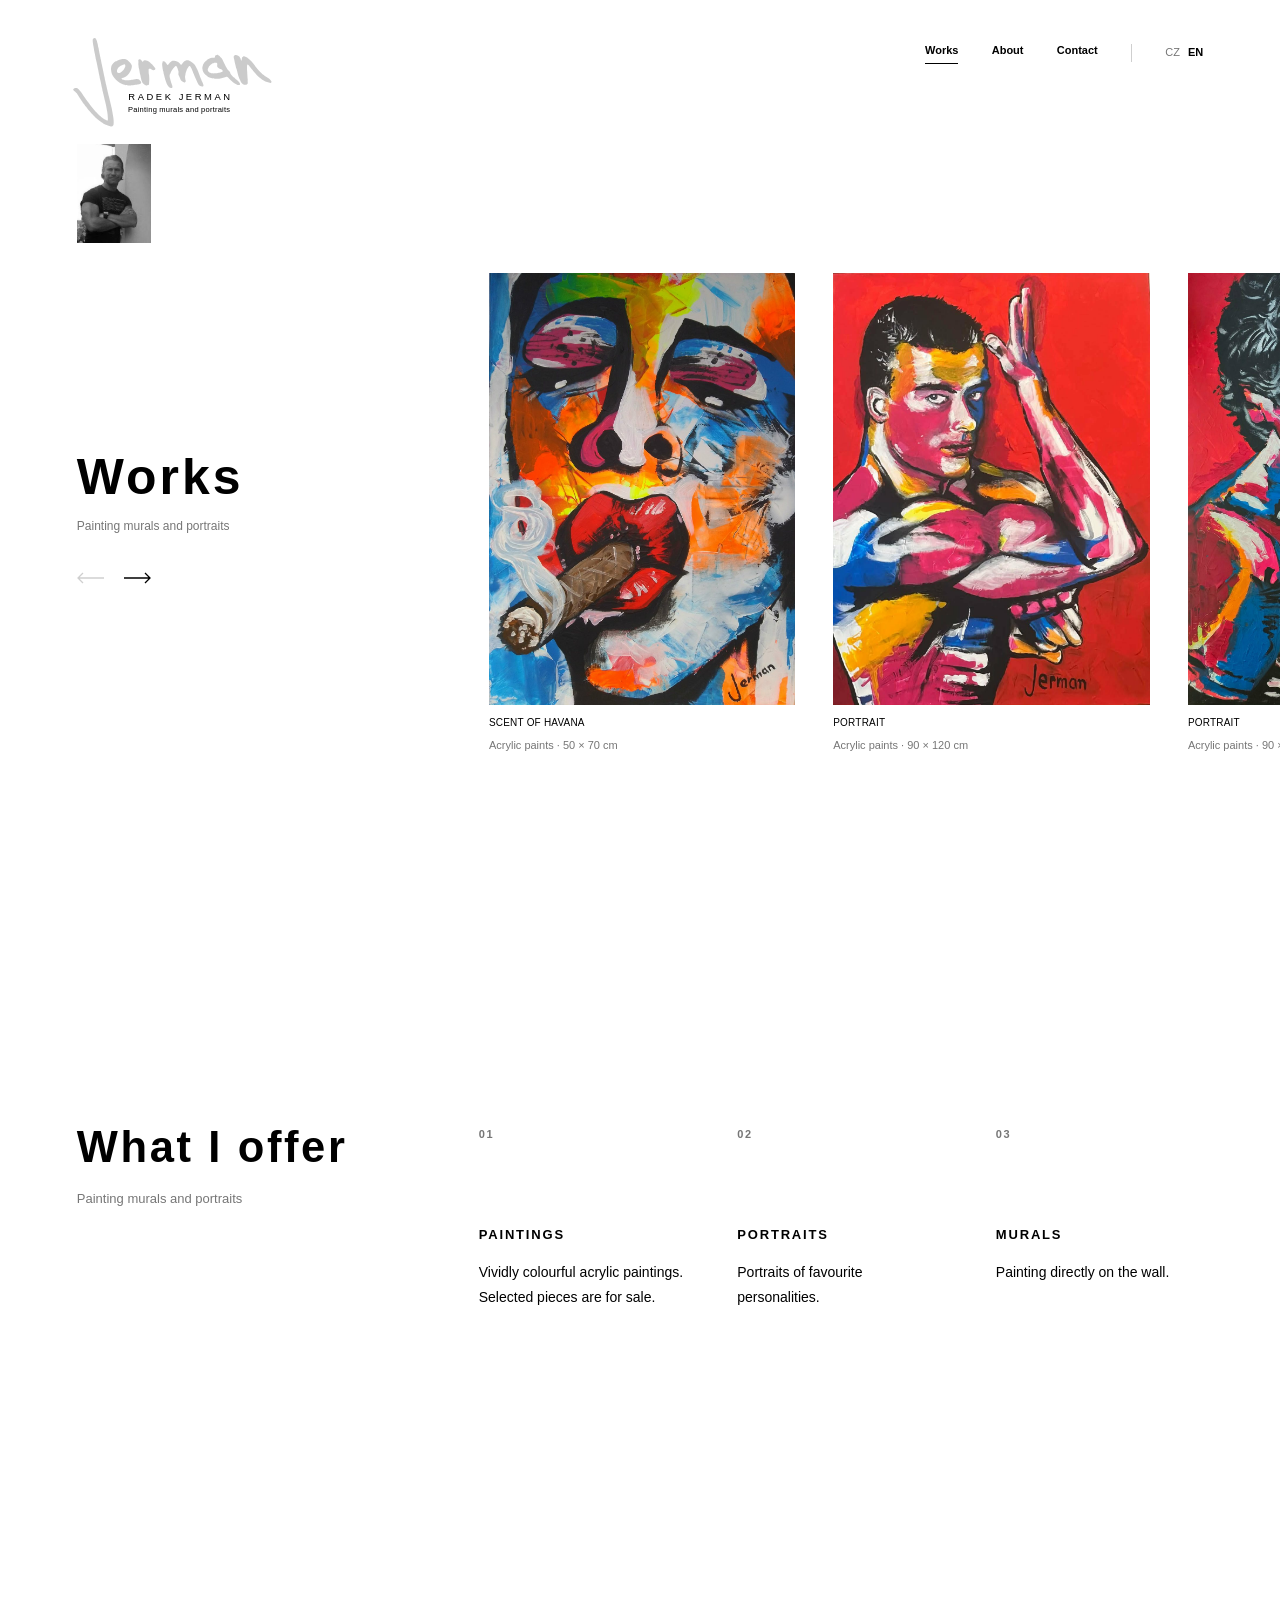
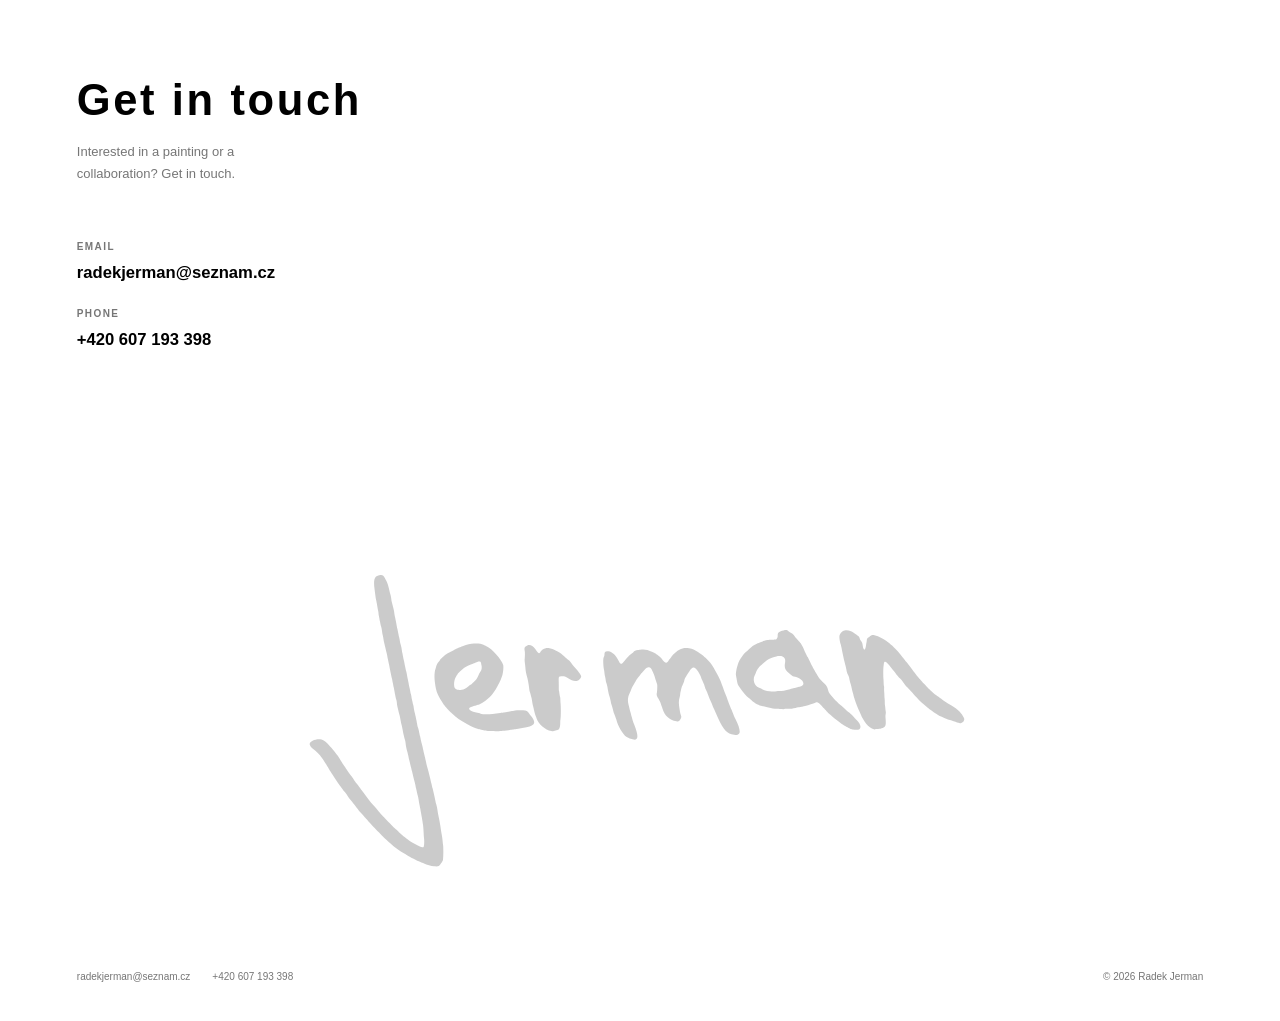
==== commit 5acf0173: "Add files via upload" ====
--- a/index.html
+++ b/index.html
@@ -5,8 +5,8 @@
 <meta name="viewport" content="width=device-width, initial-scale=1, viewport-fit=cover">
 <title>Radek Jerman – Works</title>
 <meta name="description" content="Radek Jerman – painter from Jablonec nad Nisou, Czech Republic. Vividly colourful acrylic paintings and portraits.">
-<link rel="icon" type="image/png" href="images/favicon.png">
-<link rel="apple-touch-icon" href="images/apple-touch-icon.png">
+<link rel="icon" type="image/png" href="favicon.png">
+<link rel="apple-touch-icon" href="apple-touch-icon.png">
 <meta name="theme-color" content="#ffffff">
 <meta name="format-detection" content="telephone=no">
 <meta property="og:type" content="website">
@@ -15,7 +15,7 @@
 <link rel="preconnect" href="https://fonts.googleapis.com">
 <link rel="preconnect" href="https://fonts.gstatic.com" crossorigin>
 <link href="https://fonts.googleapis.com/css2?family=Montserrat:wght@400;500;600;700&display=swap" rel="stylesheet">
-<link rel="stylesheet" href="css/style.css">
+<link rel="stylesheet" href="style.css">
 </head>
 <body>
 <header>
@@ -30,7 +30,7 @@
 </defs>
 </svg>
 <span class="name">Radek Jerman</span><span class="tag">Painting murals and portraits</span></span>
- <img class="photo" src="images/radek-jerman.jpg" alt="Radek Jerman" width="316" height="316"></a>
+ <img class="photo" src="radek-jerman.jpg" alt="Radek Jerman" width="316" height="316"></a>
  <button type="button" class="menu-btn" id="menubtn" aria-expanded="false" aria-controls="nav"><i aria-hidden="true"></i><span class="ml" data-cs="Menu" data-en="Menu">Menu</span><span class="mc" data-cs="Zavřít" data-en="Close">Close</span></button>
  <nav id="nav">
   <a href="#obrazy" data-cs="Obrazy" data-en="Works">Works</a>
@@ -45,26 +45,26 @@
  <div class="title"><h1 data-cs="Obrazy" data-en="Works">Works</h1><p>Painting murals and portraits</p>
   <div class="arrows"><span class="count" id="gcount"></span><button type="button" id="gprev" aria-label="Previous"><svg viewBox="0 0 28 12" width="28" height="12" fill="none" stroke="currentColor" stroke-width="1.3" aria-hidden="true"><path d="M27 6H1M6 1L1 6l5 5"/></svg></button><button type="button" id="gnext" aria-label="Next"><svg viewBox="0 0 28 12" width="28" height="12" fill="none" stroke="currentColor" stroke-width="1.3" aria-hidden="true"><path d="M1 6h26M22 1l5 5-5 5"/></svg></button></div></div>
  <div class="gallery" tabindex="0" aria-label="Gallery">
-  <figure class="work"><div class="frame"><img src="images/scent-of-havana.jpg" width="1133" height="1600" alt="Radek Jerman – Scent of Havana"></div><h3 data-cs="Vůně Havany" data-en="Scent of Havana">Scent of Havana</h3><span data-cs="Akrylové barvy · 50 × 70 cm" data-en="Acrylic paints · 50 × 70 cm">Acrylic paints · 50 × 70 cm</span></figure>
-  <figure class="work"><div class="frame"><img src="images/portrait-1.jpg" width="1080" height="1475" alt="Radek Jerman – Portrait"></div><h3 data-cs="Portrét" data-en="Portrait">Portrait</h3><span data-cs="Akrylové barvy · 90 × 120 cm" data-en="Acrylic paints · 90 × 120 cm">Acrylic paints · 90 × 120 cm</span></figure>
-  <figure class="work"><div class="frame"><img src="images/portrait-2.jpg" width="1183" height="1600" alt="Radek Jerman – Portrait"></div><h3 data-cs="Portrét" data-en="Portrait">Portrait</h3><span data-cs="Akrylové barvy · 90 × 120 cm" data-en="Acrylic paints · 90 × 120 cm">Acrylic paints · 90 × 120 cm</span></figure>
-  <figure class="work"><div class="frame"><img src="images/shaman.jpg" loading="lazy" decoding="async" width="566" height="1600" alt="Radek Jerman – Shaman"></div><h3 data-cs="Šamanka" data-en="Shaman">Shaman</h3><span data-cs="Akrylové barvy · 60 × 160 cm" data-en="Acrylic paints · 60 × 160 cm">Acrylic paints · 60 × 160 cm</span></figure>
-  <figure class="work"><div class="frame"><img src="images/desire.jpg" loading="lazy" decoding="async" width="1200" height="1600" alt="Radek Jerman – Desire"></div><h3 data-cs="Touha" data-en="Desire">Desire</h3><span data-cs="Akrylové barvy · 100 × 140 cm" data-en="Acrylic paints · 100 × 140 cm">Acrylic paints · 100 × 140 cm</span></figure>
-  <figure class="work"><div class="frame"><img src="images/a-look-in-colour.jpg" loading="lazy" decoding="async" width="779" height="1200" alt="Radek Jerman – A Look in Colour"></div><h3 data-cs="Pohled v barvách" data-en="A Look in Colour">A Look in Colour</h3><span data-cs="Akrylové barvy · 100 × 140 cm" data-en="Acrylic paints · 100 × 140 cm">Acrylic paints · 100 × 140 cm</span></figure>
-  <figure class="work"><div class="frame"><img src="images/a-look-in-colour-detail.jpg" loading="lazy" decoding="async" width="901" height="1600" alt="Radek Jerman – A Look in Colour – detail"></div><h3 data-cs="Pohled v barvách – detail" data-en="A Look in Colour – detail">A Look in Colour – detail</h3><span data-cs="Akrylové barvy · 100 × 140 cm" data-en="Acrylic paints · 100 × 140 cm">Acrylic paints · 100 × 140 cm</span></figure>
-  <figure class="work"><div class="frame"><img src="images/desire-close-up.jpg" loading="lazy" decoding="async" width="1002" height="1400" alt="Radek Jerman – Desire – close-up"></div><h3 data-cs="Touha – detail" data-en="Desire – close-up">Desire – close-up</h3><span data-cs="Akrylové barvy · 100 × 140 cm" data-en="Acrylic paints · 100 × 140 cm">Acrylic paints · 100 × 140 cm</span></figure>
-  <figure class="work"><div class="frame"><img src="images/scent-of-havana-with-the-artist.jpg" loading="lazy" decoding="async" width="720" height="1009" alt="Radek Jerman – Scent of Havana – with the artist"></div><h3 data-cs="Vůně Havany – s autorem" data-en="Scent of Havana – with the artist">Scent of Havana – with the artist</h3><span data-cs="Akrylové barvy · 50 × 70 cm" data-en="Acrylic paints · 50 × 70 cm">Acrylic paints · 50 × 70 cm</span></figure>
-  <figure class="work"><div class="frame"><img src="images/desire-with-the-artist.jpg" loading="lazy" decoding="async" width="900" height="1200" alt="Radek Jerman – Desire – with the artist"></div><h3 data-cs="Touha – s autorem" data-en="Desire – with the artist">Desire – with the artist</h3><span data-cs="Akrylové barvy · 100 × 140 cm" data-en="Acrylic paints · 100 × 140 cm">Acrylic paints · 100 × 140 cm</span></figure>
-  <figure class="work"><div class="frame"><img src="images/a-look-in-colour-with-the-artist.jpg" loading="lazy" decoding="async" width="836" height="1200" alt="Radek Jerman – A Look in Colour – with the artist"></div><h3 data-cs="Pohled v barvách – s autorem" data-en="A Look in Colour – with the artist">A Look in Colour – with the artist</h3><span data-cs="Akrylové barvy · 100 × 140 cm" data-en="Acrylic paints · 100 × 140 cm">Acrylic paints · 100 × 140 cm</span></figure>
-  <figure class="work"><div class="frame"><img src="images/a-look-in-colour-on-display.jpg" loading="lazy" decoding="async" width="652" height="907" alt="Radek Jerman – A Look in Colour – on display"></div><h3 data-cs="Pohled v barvách – na výstavě" data-en="A Look in Colour – on display">A Look in Colour – on display</h3><span data-cs="Akrylové barvy · 100 × 140 cm" data-en="Acrylic paints · 100 × 140 cm">Acrylic paints · 100 × 140 cm</span></figure>
-  <figure class="work"><div class="frame"><img src="images/three-works.jpg" loading="lazy" decoding="async" width="1200" height="675" alt="Radek Jerman – Desire, A Look in Colour, Shaman"></div><h3 data-cs="Touha, Pohled v barvách, Šamanka" data-en="Desire, A Look in Colour, Shaman">Desire, A Look in Colour, Shaman</h3><span data-cs="Akrylové barvy" data-en="Acrylic paints">Acrylic paints</span></figure>
-  <figure class="work"><div class="frame"><img src="images/shaman-and-a-look-in-colour.jpg" loading="lazy" decoding="async" width="676" height="1200" alt="Radek Jerman – Shaman and A Look in Colour"></div><h3 data-cs="Šamanka a Pohled v barvách" data-en="Shaman and A Look in Colour">Shaman and A Look in Colour</h3><span data-cs="Akrylové barvy" data-en="Acrylic paints">Acrylic paints</span></figure>
+  <figure class="work"><div class="frame"><img src="scent-of-havana.jpg" width="1133" height="1600" alt="Radek Jerman – Scent of Havana"></div><h3 data-cs="Vůně Havany" data-en="Scent of Havana">Scent of Havana</h3><span data-cs="Akrylové barvy · 50 × 70 cm" data-en="Acrylic paints · 50 × 70 cm">Acrylic paints · 50 × 70 cm</span></figure>
+  <figure class="work"><div class="frame"><img src="portrait-1.jpg" width="1080" height="1475" alt="Radek Jerman – Portrait"></div><h3 data-cs="Portrét" data-en="Portrait">Portrait</h3><span data-cs="Akrylové barvy · 90 × 120 cm" data-en="Acrylic paints · 90 × 120 cm">Acrylic paints · 90 × 120 cm</span></figure>
+  <figure class="work"><div class="frame"><img src="portrait-2.jpg" width="1183" height="1600" alt="Radek Jerman – Portrait"></div><h3 data-cs="Portrét" data-en="Portrait">Portrait</h3><span data-cs="Akrylové barvy · 90 × 120 cm" data-en="Acrylic paints · 90 × 120 cm">Acrylic paints · 90 × 120 cm</span></figure>
+  <figure class="work"><div class="frame"><img src="shaman.jpg" loading="lazy" decoding="async" width="566" height="1600" alt="Radek Jerman – Shaman"></div><h3 data-cs="Šamanka" data-en="Shaman">Shaman</h3><span data-cs="Akrylové barvy · 60 × 160 cm" data-en="Acrylic paints · 60 × 160 cm">Acrylic paints · 60 × 160 cm</span></figure>
+  <figure class="work"><div class="frame"><img src="desire.jpg" loading="lazy" decoding="async" width="1200" height="1600" alt="Radek Jerman – Desire"></div><h3 data-cs="Touha" data-en="Desire">Desire</h3><span data-cs="Akrylové barvy · 100 × 140 cm" data-en="Acrylic paints · 100 × 140 cm">Acrylic paints · 100 × 140 cm</span></figure>
+  <figure class="work"><div class="frame"><img src="a-look-in-colour.jpg" loading="lazy" decoding="async" width="779" height="1200" alt="Radek Jerman – A Look in Colour"></div><h3 data-cs="Pohled v barvách" data-en="A Look in Colour">A Look in Colour</h3><span data-cs="Akrylové barvy · 100 × 140 cm" data-en="Acrylic paints · 100 × 140 cm">Acrylic paints · 100 × 140 cm</span></figure>
+  <figure class="work"><div class="frame"><img src="a-look-in-colour-detail.jpg" loading="lazy" decoding="async" width="901" height="1600" alt="Radek Jerman – A Look in Colour – detail"></div><h3 data-cs="Pohled v barvách – detail" data-en="A Look in Colour – detail">A Look in Colour – detail</h3><span data-cs="Akrylové barvy · 100 × 140 cm" data-en="Acrylic paints · 100 × 140 cm">Acrylic paints · 100 × 140 cm</span></figure>
+  <figure class="work"><div class="frame"><img src="desire-close-up.jpg" loading="lazy" decoding="async" width="1002" height="1400" alt="Radek Jerman – Desire – close-up"></div><h3 data-cs="Touha – detail" data-en="Desire – close-up">Desire – close-up</h3><span data-cs="Akrylové barvy · 100 × 140 cm" data-en="Acrylic paints · 100 × 140 cm">Acrylic paints · 100 × 140 cm</span></figure>
+  <figure class="work"><div class="frame"><img src="scent-of-havana-with-the-artist.jpg" loading="lazy" decoding="async" width="720" height="1009" alt="Radek Jerman – Scent of Havana – with the artist"></div><h3 data-cs="Vůně Havany – s autorem" data-en="Scent of Havana – with the artist">Scent of Havana – with the artist</h3><span data-cs="Akrylové barvy · 50 × 70 cm" data-en="Acrylic paints · 50 × 70 cm">Acrylic paints · 50 × 70 cm</span></figure>
+  <figure class="work"><div class="frame"><img src="desire-with-the-artist.jpg" loading="lazy" decoding="async" width="900" height="1200" alt="Radek Jerman – Desire – with the artist"></div><h3 data-cs="Touha – s autorem" data-en="Desire – with the artist">Desire – with the artist</h3><span data-cs="Akrylové barvy · 100 × 140 cm" data-en="Acrylic paints · 100 × 140 cm">Acrylic paints · 100 × 140 cm</span></figure>
+  <figure class="work"><div class="frame"><img src="a-look-in-colour-with-the-artist.jpg" loading="lazy" decoding="async" width="836" height="1200" alt="Radek Jerman – A Look in Colour – with the artist"></div><h3 data-cs="Pohled v barvách – s autorem" data-en="A Look in Colour – with the artist">A Look in Colour – with the artist</h3><span data-cs="Akrylové barvy · 100 × 140 cm" data-en="Acrylic paints · 100 × 140 cm">Acrylic paints · 100 × 140 cm</span></figure>
+  <figure class="work"><div class="frame"><img src="a-look-in-colour-on-display.jpg" loading="lazy" decoding="async" width="652" height="907" alt="Radek Jerman – A Look in Colour – on display"></div><h3 data-cs="Pohled v barvách – na výstavě" data-en="A Look in Colour – on display">A Look in Colour – on display</h3><span data-cs="Akrylové barvy · 100 × 140 cm" data-en="Acrylic paints · 100 × 140 cm">Acrylic paints · 100 × 140 cm</span></figure>
+  <figure class="work"><div class="frame"><img src="three-works.jpg" loading="lazy" decoding="async" width="1200" height="675" alt="Radek Jerman – Desire, A Look in Colour, Shaman"></div><h3 data-cs="Touha, Pohled v barvách, Šamanka" data-en="Desire, A Look in Colour, Shaman">Desire, A Look in Colour, Shaman</h3><span data-cs="Akrylové barvy" data-en="Acrylic paints">Acrylic paints</span></figure>
+  <figure class="work"><div class="frame"><img src="shaman-and-a-look-in-colour.jpg" loading="lazy" decoding="async" width="676" height="1200" alt="Radek Jerman – Shaman and A Look in Colour"></div><h3 data-cs="Šamanka a Pohled v barvách" data-en="Shaman and A Look in Colour">Shaman and A Look in Colour</h3><span data-cs="Akrylové barvy" data-en="Acrylic paints">Acrylic paints</span></figure>
  </div>
  </div>
  <div class="view" id="v-o-mne">
  <div class="title"><h1 data-cs="O mně" data-en="About">About</h1><p>Painting murals and portraits</p></div>
  <div class="text">
-  <img class="about-photo" src="images/radek-jerman.jpg" alt="Radek Jerman" width="316" height="316">
+  <img class="about-photo" src="radek-jerman.jpg" alt="Radek Jerman" width="316" height="316">
   <h2>Radek Jerman</h2>
   <p data-cs="Radek Jerman (nar. 1973) pochází z Jablonce nad Nisou v České republice, kde žije dodnes. Malování ho provází už od dětství a má své místo také v jeho rodině. Věnují se mu totiž i jeho maminka, bratr a syn." data-en="Radek Jerman (b. 1973) comes from Jablonec nad Nisou, Czech Republic, where he still lives today. Painting has been with him since childhood and has its place in his family too, as his mother, brother and son paint as well.">Radek Jerman (b. 1973) comes from Jablonec nad Nisou, Czech Republic, where he still lives today. Painting has been with him since childhood and has its place in his family too, as his mother, brother and son paint as well.</p>
   <p data-cs="Ve své tvorbě se zaměřuje především na výrazně barevné akrylové obrazy a portréty oblíbených osobností. Se všemi osobnostmi, které zachytil na svých obrazech, se později osobně setkal. Malování mu přináší uvolnění, pohodu a vnitřní radost." data-en="In his work he focuses mainly on vividly colourful acrylic paintings and portraits of favourite personalities. He later met every one of the personalities he has portrayed in person. Painting brings him relaxation, calm and inner joy.">In his work he focuses mainly on vividly colourful acrylic paintings and portraits of favourite personalities. He later met every one of the personalities he has portrayed in person. Painting brings him relaxation, calm and inner joy.</p>
@@ -109,7 +109,7 @@
  <div class="m"><a href="mailto:radekjerman@seznam.cz">radekjerman@seznam.cz</a><a href="tel:+420607193398">+420 607 193 398</a></div>
  <span class="m">© <span id="y"></span> Radek Jerman</span>
 </footer>
-<script src="js/main.js" defer></script>
+<script src="main.js" defer></script>
 
 </body>
 </html>
--- a/style.css
+++ b/style.css
@@ -0,0 +1,199 @@
+:root{--bg:#fff;--ink:#000;--mute:#767676;--line:#cfcfcf;--ph:#ececec;--pad:clamp(20px,6vw,96px)}
+*{box-sizing:border-box;margin:0;padding:0;box-shadow:none!important;text-shadow:none!important;filter:none!important;transition:none!important}
+body{background:var(--bg);color:var(--ink);font-family:"Montserrat","Helvetica Neue",Helvetica,Arial,sans-serif;line-height:1.6;-webkit-font-smoothing:antialiased;min-height:100vh;display:flex;flex-direction:column}
+a{color:inherit;text-decoration:none}
+a:focus-visible,button:focus-visible{outline:2px solid var(--ink);outline-offset:4px}
+header{display:flex;justify-content:space-between;align-items:flex-start;padding:36px var(--pad) 0}
+.logo{--w:clamp(190px,16vw,250px);display:block;width:var(--w);line-height:0;font-size:calc(var(--w)*.046)}
+.sig{display:block;position:relative}
+.name{position:absolute;left:0;right:0;top:65%;transform:translateY(-50%);text-align:center;font-size:1em;line-height:1.2;font-weight:500;letter-spacing:.27em;text-indent:.27em;text-transform:uppercase;white-space:nowrap}
+.tag{position:absolute;left:0;right:0;top:78%;transform:translateY(-50%);text-align:center;font-size:.8em;line-height:1.2;font-weight:400;letter-spacing:.03em;white-space:nowrap}
+.logo svg{width:100%;height:auto;display:block;opacity:.2;transform:translateX(-3%)}
+.logo .photo{display:block;width:36%;aspect-ratio:3/4;height:auto;object-fit:cover;object-position:45% 50%;margin:14px 0 0}
+nav{display:flex;gap:clamp(16px,2.6vw,36px);align-items:center;font-size:11px;font-weight:600;padding-top:6px}
+nav a{padding-bottom:3px;border-bottom:1px solid transparent}
+nav a[aria-current="page"]{border-color:var(--ink)}
+.lang{display:flex;gap:8px;padding-left:clamp(16px,2.6vw,36px);border-left:1px solid var(--line)}
+.lang button{background:none;border:0;font:inherit;font-weight:400;color:var(--mute);cursor:pointer}
+.lang button[aria-pressed="true"]{color:var(--ink);font-weight:700}
+main{flex:1;display:grid;grid-template-columns:minmax(260px,30%) minmax(0,1fr);gap:clamp(24px,4vw,60px);align-items:center;padding:30px 0 30px var(--pad)}
+.title h1{font-size:clamp(30px,3.9vw,58px);line-height:1;letter-spacing:.06em;font-weight:700}
+.title p{margin-top:14px;font-size:12px;color:var(--mute)}
+.gallery{display:flex;gap:clamp(26px,3vw,46px);overflow-x:auto;padding-right:var(--pad);scrollbar-width:none}
+.gallery::-webkit-scrollbar{display:none}
+.work{flex:0 0 auto;cursor:zoom-in}
+.frame{height:clamp(240px,48vh,470px);background:transparent}
+.frame img{height:100%;width:auto;display:block}
+.work h3{margin-top:10px;font-size:10px;font-weight:500;text-transform:uppercase;letter-spacing:.02em}
+.work span{font-size:11px;color:var(--mute)}
+.text{padding-right:var(--pad);max-width:calc(62ch + var(--pad))}
+.text h2{font-size:16px;letter-spacing:-.01em;font-weight:600;margin-bottom:14px}
+.text p{font-size:13px;line-height:1.75;margin-bottom:1.1em}
+.contact a{display:block;width:fit-content;font-size:clamp(17px,2.1vw,30px);letter-spacing:-.025em;font-weight:600;line-height:1.5;border-bottom:1px solid transparent}
+footer{display:flex;justify-content:space-between;gap:20px;flex-wrap:wrap;padding:0 var(--pad) 36px;font-size:10px}
+footer div{display:flex;gap:22px;flex-wrap:wrap}
+footer .m{color:var(--mute)}
+.lb{position:fixed;inset:0;background:#fff;display:none;flex-direction:column;align-items:center;justify-content:center;gap:14px;z-index:20;padding:24px;cursor:zoom-out}
+.lb.on{display:flex}
+.lb img{max-width:100%;max-height:82vh;object-fit:contain}
+.lb p{font-size:11px}
+@media(max-width:820px){
+ header{padding-top:22px}
+ nav{font-size:10px;gap:12px}.lang{padding-left:12px;gap:6px}
+ main{grid-template-columns:1fr;align-items:start;padding-right:0;gap:32px;padding-top:36px}
+ .text,.contact{padding-right:var(--pad)}
+ .frame{height:52vh}
+}
+
+.view{display:none}.view.on{display:contents}
+
+.arrows{display:flex;gap:18px;margin-top:28px}
+.arrows button{background:none;border:0;padding:8px 0;color:var(--ink);cursor:pointer;line-height:0}
+.arrows button:disabled{color:var(--line);cursor:default}
+.home{padding:clamp(130px,26vh,300px) var(--pad) clamp(80px,14vh,160px)}
+#nabidka{margin-top:clamp(40px,10vh,120px)}
+body:not([data-page="obrazy"]) .home{display:none}
+.home h2{font-size:clamp(28px,3.4vw,50px);line-height:1;letter-spacing:.06em;font-weight:700}
+.home .lead{margin-top:18px;font-size:13px;line-height:1.7;color:var(--mute);max-width:32ch}
+.offer,.cform{display:grid;grid-template-columns:minmax(260px,30%) minmax(0,1fr);gap:clamp(32px,5vw,80px);align-items:start}
+.offer ul{list-style:none;display:grid;grid-template-columns:repeat(3,minmax(0,1fr));gap:clamp(28px,4vw,64px)}
+.offer li{padding:0 0 8px}
+.offer .n{display:block;font-size:11px;font-weight:600;color:var(--mute);letter-spacing:.14em}
+.offer h3{margin-top:clamp(48px,9vh,96px);font-size:13px;font-weight:600;letter-spacing:.14em;text-transform:uppercase}
+.offer li p{margin-top:14px;font-size:14px;line-height:1.85;max-width:30ch}
+.cform .ci{margin-top:clamp(36px,6vh,64px);display:grid;gap:22px}
+.cform .ci span{display:block;font-size:10px;font-weight:600;letter-spacing:.14em;text-transform:uppercase;color:var(--mute)}
+.cform .ci a{display:block;width:fit-content;margin-top:6px;font-size:clamp(15px,1.3vw,18px);font-weight:600;line-height:1.4}
+.home-logo{display:block;background:#fff;padding:clamp(60px,10vh,120px) var(--pad)}
+.sigdraw{width:60%;margin:0 auto;line-height:0}
+.sigdraw svg{display:block;width:100%;height:auto;opacity:.2}
+.sigdraw.armed svg{-webkit-mask-image:linear-gradient(90deg,#000 45%,transparent 55%);mask-image:linear-gradient(90deg,#000 45%,transparent 55%);-webkit-mask-size:250% 100%;mask-size:250% 100%;-webkit-mask-repeat:no-repeat;mask-repeat:no-repeat;-webkit-mask-position:100% 0;mask-position:100% 0}
+.sigdraw.armed.go svg{animation:sigwrite 3s cubic-bezier(.45,0,.3,1) forwards}
+@keyframes sigwrite{from{-webkit-mask-position:100% 0;mask-position:100% 0}to{-webkit-mask-position:0 0;mask-position:0 0}}
+@media(max-width:820px){.sigdraw{width:90%}.offer,.cform{grid-template-columns:1fr}.offer ul{grid-template-columns:1fr}}
+
+/* closing quote of the bio */
+.text p.closing{margin-top:1.8em;font-weight:500;font-size:14px;line-height:1.75}
+.work{scroll-snap-align:start}
+.work h3{max-width:34ch}
+
+/* ---------- mobile ---------- */
+html{-webkit-text-size-adjust:100%}
+body{min-height:100vh;min-height:100dvh}
+@media(max-width:820px){
+ :root{--pad:22px}
+ header{flex-direction:column;align-items:stretch;gap:16px;padding:calc(18px + env(safe-area-inset-top,0px)) calc(var(--pad) + env(safe-area-inset-right,0px)) 0 calc(var(--pad) + env(safe-area-inset-left,0px))}
+ .logo{--w:clamp(190px,56vw,260px)}
+ .logo .photo{width:30%;margin-top:12px}
+ nav{width:100%;justify-content:flex-start;gap:0;font-size:12px;padding:0;border-top:1px solid var(--line);border-bottom:1px solid var(--line)}
+ nav a{display:flex;align-items:center;min-height:46px;padding:0 18px 0 0;border-bottom:0;position:relative}
+ nav a[aria-current="page"]{box-shadow:none}
+ nav a[aria-current="page"]::after{content:"";position:absolute;left:0;right:18px;bottom:0;height:2px;background:var(--ink)}
+ .lang{margin-left:auto;padding-left:14px;gap:0}
+ .lang button{min-width:40px;min-height:46px;font-size:12px}
+ main{padding:28px 0 36px var(--pad);gap:24px}
+ .title h1{font-size:clamp(34px,10vw,46px)}
+ .title p{font-size:13px}
+ .arrows{margin-top:18px;gap:8px}
+ .arrows button{min-width:48px;min-height:44px;display:flex;align-items:center}
+ .gallery{gap:18px;scroll-snap-type:x proximity;-webkit-overflow-scrolling:touch;overscroll-behavior-x:contain;padding-right:var(--pad)}
+ .frame{height:clamp(300px,58vh,540px)}
+ .work h3{font-size:11px;line-height:1.4;margin-top:12px;white-space:normal;max-width:28ch}
+ .work span{font-size:12px;display:block;margin-top:2px}
+ .text{padding-right:var(--pad);max-width:none}
+ .text h2{font-size:18px}
+ .text p{font-size:15px;line-height:1.7}
+ .text p.closing{font-size:15px}
+ .contact{padding-right:var(--pad)}
+ .contact a{font-size:clamp(17px,5.4vw,24px);padding:8px 0;word-break:break-word}
+ .home{padding:72px var(--pad) 56px}
+ #nabidka{margin-top:24px}
+ .home h2{font-size:clamp(28px,8vw,38px)}
+ .home .lead{font-size:14px;max-width:34ch}
+ .offer,.cform{gap:28px}
+ .offer ul{gap:30px}
+ .offer h3{margin-top:14px}
+ .offer li{padding:18px 0 0;border-top:1px solid var(--line)}
+ .offer li p{font-size:15px;max-width:none;margin-top:10px}
+ .cform .ci{margin-top:24px}
+ .cform .ci span{font-size:11px}
+ .cform .ci a{font-size:18px;padding:6px 0;word-break:break-all}
+ .home-logo{padding:56px var(--pad)}
+ footer{flex-direction:column;gap:10px;padding-bottom:calc(28px + env(safe-area-inset-bottom,0px));font-size:11px}
+ footer div{gap:8px 20px}
+ .lb{padding:16px;padding-bottom:calc(16px + env(safe-area-inset-bottom,0px));gap:12px}
+ .lb img{max-height:76vh;max-height:76dvh}
+ .lb p{font-size:12px;text-align:center;max-width:32ch;line-height:1.4}
+}
+@media(max-width:380px){
+ nav a{padding-right:12px}
+ .logo{--w:clamp(170px,58vw,210px)}
+}
+@media(hover:none){.work{cursor:pointer}}
+
+.text p.medium{margin-top:.2em;font-size:11px;font-weight:600;letter-spacing:.14em;text-transform:uppercase;color:var(--mute)}
+
+/* ================= mobile v3 (portfolio feed + menu overlay) ================= */
+.count,.about-photo,.menu-btn{display:none}
+.lbx{position:absolute;top:calc(10px + env(safe-area-inset-top,0px));right:12px;width:48px;height:48px;display:flex;align-items:center;justify-content:center;background:none;border:0;font-size:34px;font-weight:300;line-height:1;color:var(--ink);cursor:pointer}
+.lbnav{display:flex;gap:28px}
+.lbnav button{background:none;border:0;font:inherit;font-size:22px;padding:8px 14px;color:var(--ink);cursor:pointer}
+html{-webkit-tap-highlight-color:transparent}
+@media(min-width:821px){.lbx{right:24px;top:20px}}
+@media(max-width:820px){
+ html.menu-open{overflow:hidden}
+ body{padding-bottom:env(safe-area-inset-bottom,0px)}
+ header{position:sticky;top:0;z-index:20;background:#fff;flex-direction:row;align-items:center;justify-content:space-between;gap:12px;height:calc(60px + env(safe-area-inset-top,0px));padding:env(safe-area-inset-top,0px) calc(var(--pad) + env(safe-area-inset-right,0px)) 0 calc(var(--pad) + env(safe-area-inset-left,0px));border-bottom:1px solid var(--line)}
+ .logo{--w:112px;position:relative;z-index:21}
+ .logo .name,.logo .tag,.logo .photo{display:none}
+ .logo svg{opacity:1;transform:none}
+ .menu-btn{display:flex;align-items:center;gap:10px;min-height:48px;padding:0 0 0 14px;background:none;border:0;font:inherit;font-size:12px;font-weight:600;letter-spacing:.14em;text-transform:uppercase;color:var(--ink);cursor:pointer;position:relative;z-index:21}
+ .menu-btn i{display:block;width:20px;height:9px;border-top:2px solid var(--ink);border-bottom:2px solid var(--ink)}
+ .menu-btn .mc{display:none}
+ header.open .menu-btn .mc{display:inline}
+ header.open .menu-btn .ml{display:none}
+ header.open .menu-btn i{height:0;border-bottom:0;transform:none}
+ nav{display:none;position:fixed;top:0;left:0;right:0;bottom:0;z-index:19;width:auto;height:auto;flex-direction:column;align-items:stretch;justify-content:flex-start;gap:0;padding:calc(60px + env(safe-area-inset-top,0px) + 24px) var(--pad) calc(32px + env(safe-area-inset-bottom,0px));background:#fff;border:0;font-size:clamp(30px,9vw,40px);font-weight:700;letter-spacing:.04em;overflow-y:auto}
+ header.open nav{display:flex}
+ nav a{display:block;flex:none;width:100%;min-height:0;padding:16px 0;color:var(--mute);border:0;border-bottom:1px solid var(--line);position:static}
+ nav a[aria-current="page"]{color:var(--ink)}
+ nav a::after,nav a[aria-current="page"]::after{display:none!important}
+ .lang{margin:32px 0 0;padding:0;border:0;gap:8px}
+ .lang button{min-width:64px;min-height:48px;padding:0 16px;border:1px solid var(--line);font-size:14px;letter-spacing:.12em}
+ .lang button[aria-pressed="true"]{border-color:var(--ink);color:var(--ink)}
+ main{display:block;padding:28px 0 40px var(--pad)}
+ .title{display:block;padding-right:var(--pad);margin-bottom:28px}
+ .title h1{font-size:clamp(32px,9.4vw,40px);letter-spacing:.06em}
+ .title p{display:block;margin-top:10px;font-size:13px}
+ .arrows,.count{display:none}
+ .gallery{flex-direction:column;gap:44px;overflow:visible;padding-right:var(--pad);scroll-snap-type:none}
+ .work{flex:none;width:100%;cursor:pointer}
+ .frame{height:auto}
+ .frame img{width:100%;height:auto;max-width:100%;max-height:none}
+ .work h3{margin-top:14px;max-width:none;font-size:13px;line-height:1.35;letter-spacing:.04em;white-space:normal}
+ .work span{display:block;margin-top:3px;font-size:12px}
+ .about-photo{display:block;width:96px;aspect-ratio:3/4;height:auto;object-fit:cover;object-position:45% 50%;margin:0 0 22px}
+ .text{padding-right:var(--pad);max-width:none}
+ .text h2{font-size:20px;margin-bottom:16px}
+ .text p,.text p.closing{font-size:16px;line-height:1.7}
+ .text p.medium{font-size:11px}
+ .contact{padding-right:var(--pad)}
+ .contact a{font-size:clamp(18px,5.6vw,24px);padding:10px 0;word-break:break-word}
+ .home{padding:72px var(--pad) 56px}
+ #nabidka{margin-top:0;border-top:1px solid var(--line)}
+ .home h2{font-size:clamp(28px,8vw,38px)}
+ .home .lead{font-size:14px;max-width:34ch}
+ .offer,.cform{gap:28px}
+ .offer ul{gap:28px}
+ .offer h3{margin-top:12px}
+ .offer li{padding:18px 0 0;border-top:1px solid var(--line)}
+ .offer li p{font-size:15px;max-width:none;margin-top:10px}
+ .cform .ci{margin-top:24px}
+ .cform .ci a{font-size:18px;padding:6px 0;word-break:break-all}
+ .home-logo{padding:56px var(--pad)}
+ footer{flex-direction:column;gap:10px;padding:0 var(--pad) calc(28px + env(safe-area-inset-bottom,0px));font-size:11px}
+ .lb{padding:64px 16px calc(20px + env(safe-area-inset-bottom,0px));justify-content:center}
+ .lb img{max-height:70vh;max-height:70svh;max-width:100%}
+ .lb p{font-size:12px;text-align:center;max-width:32ch;line-height:1.4}
+}
+@media(max-width:380px){.logo{--w:100px}}
